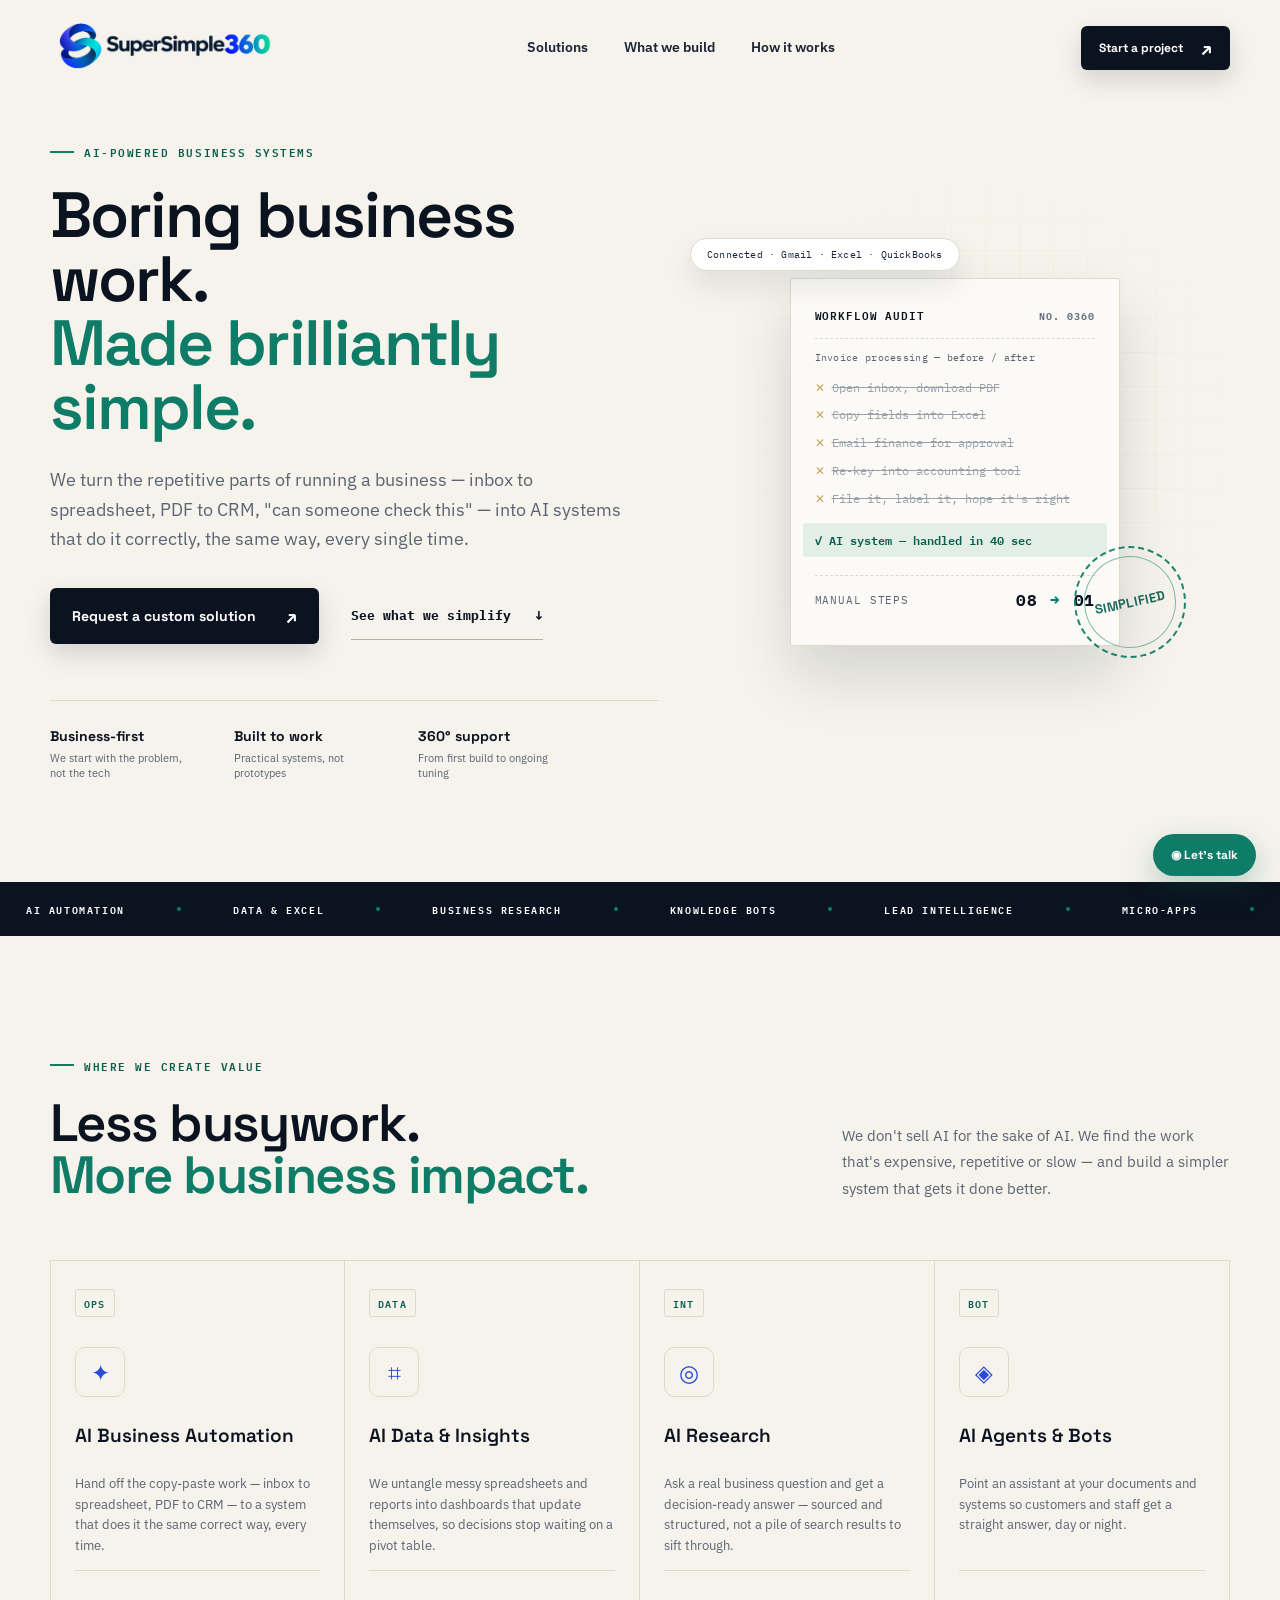
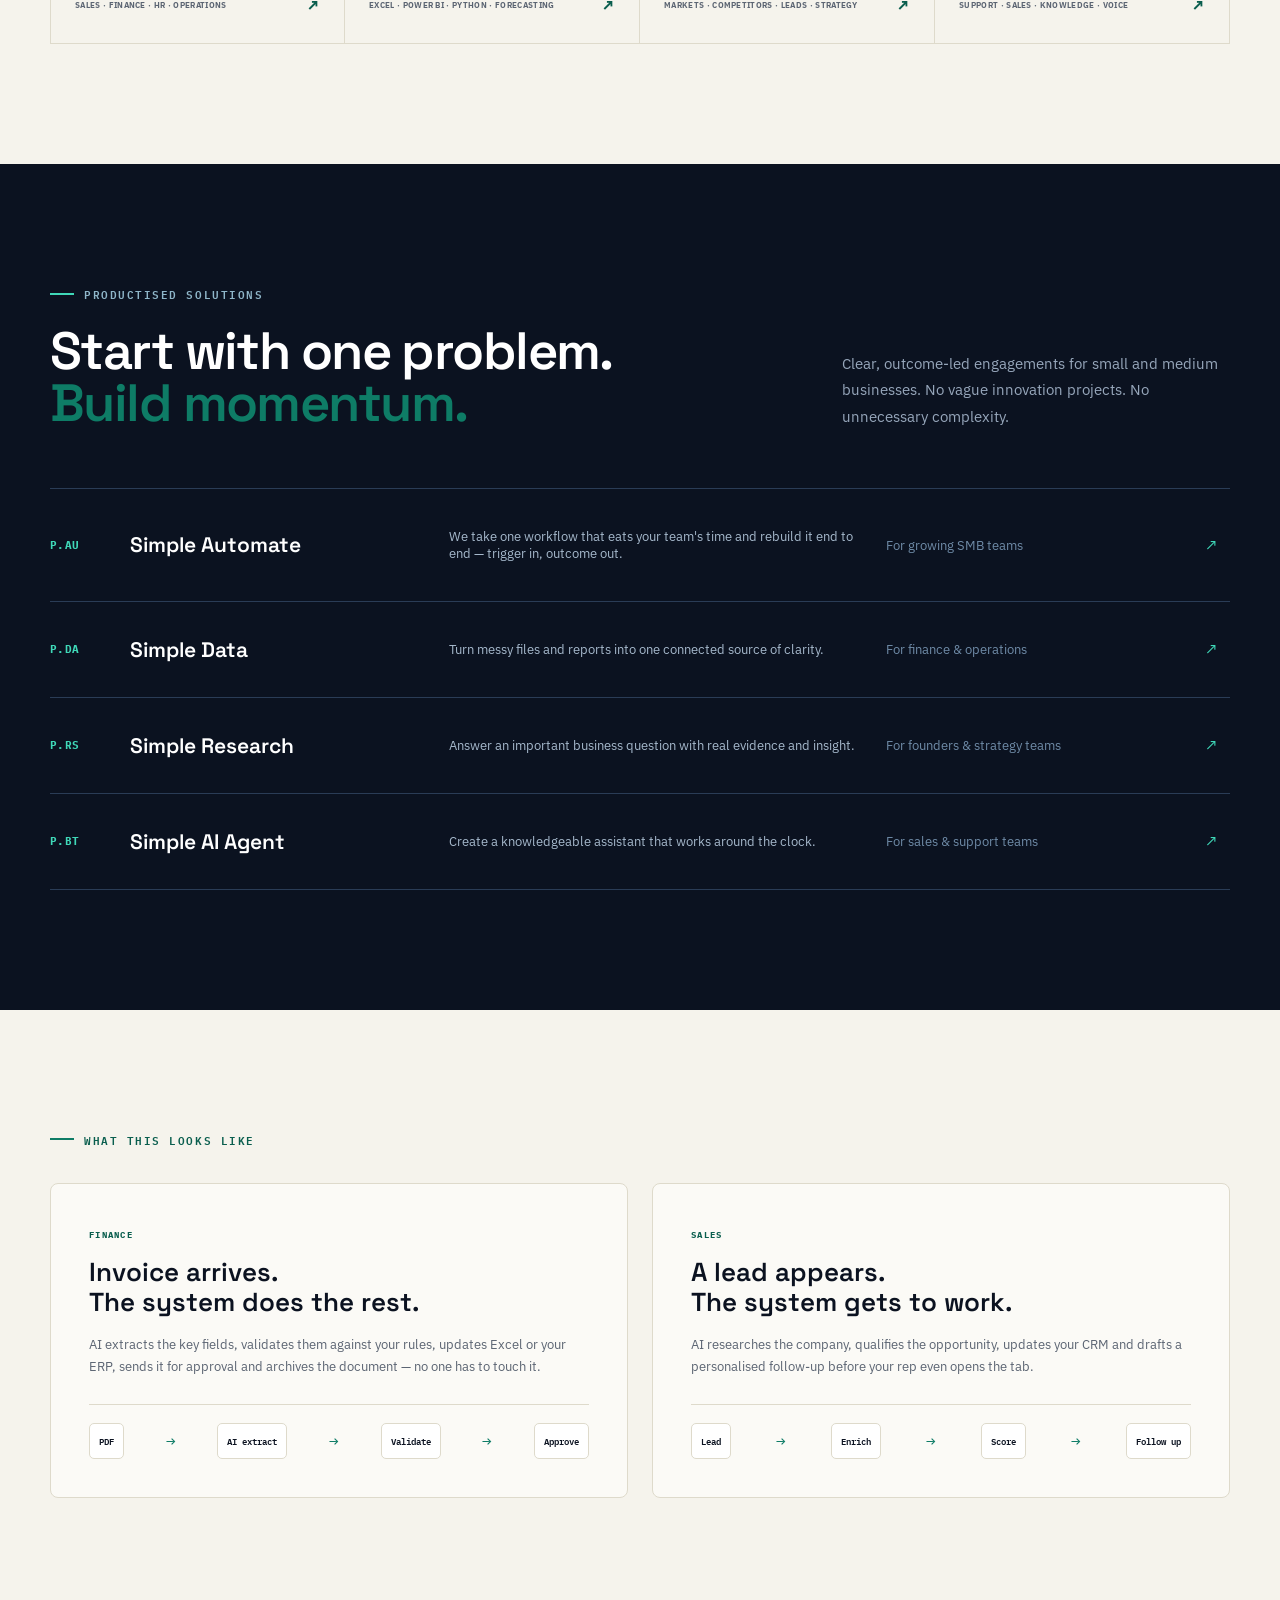
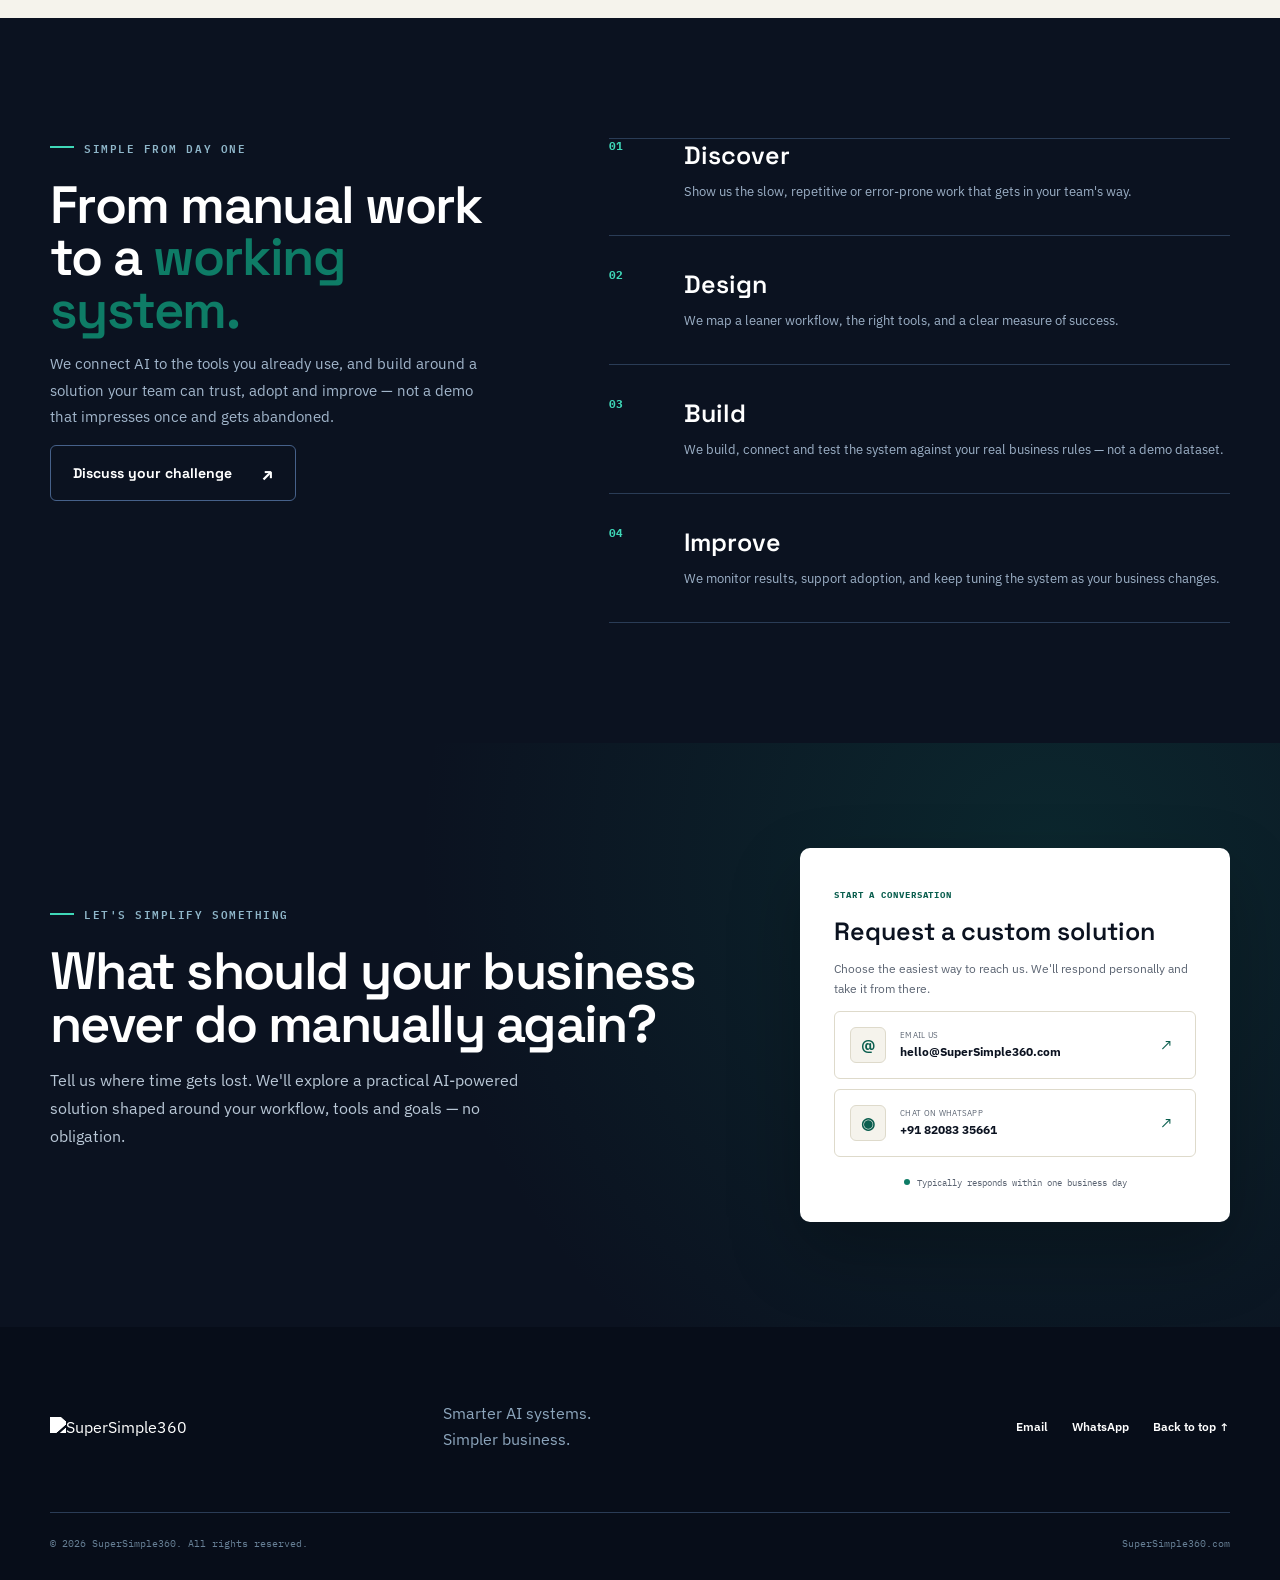
==== index.html @ f49f12a7 "Fix image source in navigation bar" ====
<!doctype html><html lang="en"><head>
<meta charset="UTF-8"><meta name="viewport" content="width=device-width,initial-scale=1">
<meta name="description" content="SuperSimple360 turns repetitive business work into AI-powered systems.">
<title>SuperSimple360 | AI-Powered Business Systems</title>
<link rel="preconnect" href="https://fonts.googleapis.com">
<link rel="preconnect" href="https://fonts.gstatic.com" crossorigin>
<link href="https://fonts.googleapis.com/css2?family=Space+Grotesk:wght@500;600;700&family=IBM+Plex+Sans:wght@400;500;600;700&family=IBM+Plex+Mono:wght@500;600&display=swap" rel="stylesheet">
<link rel="stylesheet" href="styles.css"><script src="script.js" defer></script>
</head><body><main>

<nav class="nav shell"><a class="brand" href="#top"><img src="supersimple360-logo.png" alt="SuperSimple360"></a><div class="navlinks"><a href="#services">Solutions</a><a href="#products">What we build</a><a href="#approach">How it works</a></div><a class="button button-small" href="#contact">Start a project <span>↗</span></a></nav>

<section class="hero shell" id="top">
<div class="hero-copy">
<div class="eyebrow"><i></i> AI-powered business systems</div>
<h1>Boring business work.<br><span>Made brilliantly simple.</span></h1>
<p>We turn the repetitive parts of running a business — inbox to spreadsheet, PDF to CRM, "can someone check this" — into AI systems that do it correctly, the same way, every single time.</p>
<div class="hero-actions"><a class="button" href="#contact">Request a custom solution <span>↗</span></a><a class="text-link" href="#services">See what we simplify <span>↓</span></a></div>
<div class="trust-row"><div><strong>Business-first</strong><span>We start with the problem, not the tech</span></div><div><strong>Built to work</strong><span>Practical systems, not prototypes</span></div><div><strong>360° support</strong><span>From first build to ongoing tuning</span></div></div>
</div>

<div class="hero-visual">
<div class="receipt" id="receipt">
  <div class="receipt-head">
    <span>WORKFLOW AUDIT</span>
    <em>NO. 0360</em>
  </div>
  <div class="receipt-sub">Invoice processing — before / after</div>
  <ul class="receipt-list">
    <li class="cut"><s>Open inbox, download PDF</s></li>
    <li class="cut"><s>Copy fields into Excel</s></li>
    <li class="cut"><s>Email finance for approval</s></li>
    <li class="cut"><s>Re-key into accounting tool</s></li>
    <li class="cut"><s>File it, label it, hope it's right</s></li>
    <li class="keep">AI system — handled in 40 sec</li>
  </ul>
  <div class="receipt-total"><span>MANUAL STEPS</span><b>08 <i>→</i> 01</b></div>
  <div class="receipt-teeth"></div>
</div>
<div class="stamp">Simplified</div>
<div class="chip">Connected&nbsp;· Gmail · Excel · QuickBooks</div>
</div>
</section>

<section class="ticker"><div>AI AUTOMATION <i></i> DATA &amp; EXCEL <i></i> BUSINESS RESEARCH <i></i> KNOWLEDGE BOTS <i></i> LEAD INTELLIGENCE <i></i> MICRO-APPS <i></i></div></section>

<section class="section shell" id="services">
<div class="section-head"><div><div class="eyebrow"><i></i> Where we create value</div><h2>Less busywork.<br><span>More business impact.</span></h2></div><p>We don't sell AI for the sake of AI. We find the work that's expensive, repetitive or slow — and build a simpler system that gets it done better.</p></div>
<div class="service-grid">
<article class="service-card"><div class="service-code">OPS</div><div class="service-icon">✦</div><h3>AI Business Automation</h3><p>Hand off the copy-paste work — inbox to spreadsheet, PDF to CRM — to a system that does it the same correct way, every time.</p><footer><span>Sales · Finance · HR · Operations</span><b>↗</b></footer></article>
<article class="service-card"><div class="service-code">DATA</div><div class="service-icon">⌗</div><h3>AI Data &amp; Insights</h3><p>We untangle messy spreadsheets and reports into dashboards that update themselves, so decisions stop waiting on a pivot table.</p><footer><span>Excel · Power BI · Python · Forecasting</span><b>↗</b></footer></article>
<article class="service-card"><div class="service-code">INT</div><div class="service-icon">◎</div><h3>AI Research</h3><p>Ask a real business question and get a decision-ready answer — sourced and structured, not a pile of search results to sift through.</p><footer><span>Markets · Competitors · Leads · Strategy</span><b>↗</b></footer></article>
<article class="service-card"><div class="service-code">BOT</div><div class="service-icon">◈</div><h3>AI Agents &amp; Bots</h3><p>Point an assistant at your documents and systems so customers and staff get a straight answer, day or night.</p><footer><span>Support · Sales · Knowledge · Voice</span><b>↗</b></footer></article>
</div></section>

<section class="products" id="products"><div class="shell">
<div class="section-head"><div><div class="eyebrow light"><i></i> Productised solutions</div><h2>Start with one problem.<br><span>Build momentum.</span></h2></div><p>Clear, outcome-led engagements for small and medium businesses. No vague innovation projects. No unnecessary complexity.</p></div>
<div class="product-list">
<article><b>P.AU</b><h3>Simple Automate</h3><p>We take one workflow that eats your team's time and rebuild it end to end — trigger in, outcome out.</p><small>For growing SMB teams</small><span>↗</span></article>
<article><b>P.DA</b><h3>Simple Data</h3><p>Turn messy files and reports into one connected source of clarity.</p><small>For finance &amp; operations</small><span>↗</span></article>
<article><b>P.RS</b><h3>Simple Research</h3><p>Answer an important business question with real evidence and insight.</p><small>For founders &amp; strategy teams</small><span>↗</span></article>
<article><b>P.BT</b><h3>Simple AI Agent</h3><p>Create a knowledgeable assistant that works around the clock.</p><small>For sales &amp; support teams</small><span>↗</span></article>
</div></div></section>

<section class="section shell proof">
<div class="eyebrow"><i></i> What this looks like</div>
<div class="proof-grid">
<div><span class="proof-label">FINANCE</span><h3>Invoice arrives.<br>The system does the rest.</h3><p>AI extracts the key fields, validates them against your rules, updates Excel or your ERP, sends it for approval and archives the document — no one has to touch it.</p><div class="proof-flow"><b>PDF</b><i>→</i><b>AI extract</b><i>→</i><b>Validate</b><i>→</i><b>Approve</b></div></div>
<div><span class="proof-label">SALES</span><h3>A lead appears.<br>The system gets to work.</h3><p>AI researches the company, qualifies the opportunity, updates your CRM and drafts a personalised follow-up before your rep even opens the tab.</p><div class="proof-flow"><b>Lead</b><i>→</i><b>Enrich</b><i>→</i><b>Score</b><i>→</i><b>Follow up</b></div></div>
</div></section>

<section class="dark-section" id="approach"><div class="shell split">
<div class="sticky-copy"><div class="eyebrow light"><i></i> Simple from day one</div><h2>From manual work<br>to a <span>working system.</span></h2><p>We connect AI to the tools you already use, and build around a solution your team can trust, adopt and improve — not a demo that impresses once and gets abandoned.</p><a class="button outline" href="#contact">Discuss your challenge <span>↗</span></a></div>
<div class="steps">
<article class="step"><b>01</b><div><h3>Discover</h3><p>Show us the slow, repetitive or error-prone work that gets in your team's way.</p></div></article>
<article class="step"><b>02</b><div><h3>Design</h3><p>We map a leaner workflow, the right tools, and a clear measure of success.</p></div></article>
<article class="step"><b>03</b><div><h3>Build</h3><p>We build, connect and test the system against your real business rules — not a demo dataset.</p></div></article>
<article class="step"><b>04</b><div><h3>Improve</h3><p>We monitor results, support adoption, and keep tuning the system as your business changes.</p></div></article>
</div></div></section>

<section class="contact-section" id="contact"><div class="shell contact-wrap">
<div class="contact-copy"><div class="eyebrow light"><i></i> Let's simplify something</div><h2>What should your business<br>never do manually again?</h2><p>Tell us where time gets lost. We'll explore a practical AI-powered solution shaped around your workflow, tools and goals — no obligation.</p></div>
<div class="contact-card"><span class="contact-label">START A CONVERSATION</span><h3>Request a custom solution</h3><p>Choose the easiest way to reach us. We'll respond personally and take it from there.</p>
<a class="contact-option" href="mailto:hello@SuperSimple360.com?subject=Custom%20solution%20request"><span class="contact-option-icon">@</span><div><small>EMAIL US</small><b>hello@SuperSimple360.com</b></div><em>↗</em></a>
<a class="contact-option" href="https://wa.me/918208335661?text=Hello%20SuperSimple360%2C%20I%27d%20like%20to%20discuss%20a%20custom%20AI%20solution%20for%20my%20business." target="_blank"><span class="contact-option-icon">◉</span><div><small>CHAT ON WHATSAPP</small><b>+91 82083 35661</b></div><em>↗</em></a>
<small class="response-note"><i></i> Typically responds within one business day</small>
</div></div></section>

<footer class="footer"><div class="shell footer-top"><img src="assets/supersimple360-logo.png" alt="SuperSimple360"><p>Smarter AI systems.<br>Simpler business.</p><div><a href="mailto:hello@SuperSimple360.com">Email</a><a href="https://wa.me/918208335661" target="_blank">WhatsApp</a><a href="#top">Back to top ↑</a></div></div><div class="shell footer-bottom"><span>© 2026 SuperSimple360. All rights reserved.</span><span>SuperSimple360.com</span></div></footer>
<a class="whatsapp-float" href="https://wa.me/918208335661" target="_blank">◉ <span>Let's talk</span></a>
</main></body></html>
---- styles.css ----
/* SuperSimple360 — design tokens
   Ink: near-black navy for text & dark sections
   Paper: warm light neutral for the page body
   Green: brand "stamp ink" accent, echoes the logo's teal
   Blue: secondary accent, echoes the logo's blue
   Gold: sparing highlight, ties to the audit/ledger motif
*/
:root{
  --ink:#0B1220;
  --ink-soft:#1B2536;
  --paper:#F5F3EC;
  --paper-2:#FBFAF6;
  --green:#0E7C66;
  --green-deep:#0A5E4E;
  --blue:#2A4BD7;
  --gold:#B98A2E;
  --muted:#5B6472;
  --line:#DEDACB;
  --line-dark:#2A3C56;
  --font-display:"Space Grotesk",Arial,Helvetica,sans-serif;
  --font-body:"IBM Plex Sans",Arial,Helvetica,sans-serif;
  --font-mono:"IBM Plex Mono","Courier New",monospace;
}
*{box-sizing:border-box}
html{scroll-behavior:smooth}
body{margin:0;background:var(--paper);color:var(--ink);font-family:var(--font-body);-webkit-font-smoothing:antialiased}
a{text-decoration:none;color:inherit}
h1,h2,h3{font-family:var(--font-display)}
.shell{width:min(1180px,calc(100% - 48px));margin:auto}

/* nav */
.nav{height:96px;display:flex;align-items:center;justify-content:space-between;position:relative;z-index:10}
.brand img{width:230px}
.navlinks{display:flex;gap:36px;font-size:14px;font-weight:600;color:var(--ink-soft)}
.navlinks a{position:relative;padding-bottom:3px}
.navlinks a:hover{color:var(--green)}
.navlinks a:after{content:"";position:absolute;left:0;right:100%;bottom:0;height:2px;background:var(--green);transition:right .25s}
.navlinks a:hover:after{right:0}

/* buttons */
.button{display:inline-flex;align-items:center;justify-content:space-between;gap:30px;min-height:56px;padding:0 22px;border-radius:6px;background:var(--ink);color:#fff;font-size:14px;font-weight:700;font-family:var(--font-display);box-shadow:0 10px 24px #0b122026;transition:.22s}
.button:hover{transform:translateY(-2px);background:var(--green-deep);box-shadow:0 14px 30px #0a5e4e3d}
.button span{font-size:18px}
.button-small{min-height:44px;padding:0 18px;gap:18px;font-size:12px}
.button.outline{background:transparent;border:1px solid #46618a;box-shadow:none;color:#fff}
.button.outline:hover{background:#ffffff10;border-color:#7794c0}

/* eyebrow */
.eyebrow{display:flex;align-items:center;gap:10px;color:var(--green-deep);text-transform:uppercase;font-size:11px;font-weight:600;letter-spacing:.14em;font-family:var(--font-mono)}
.eyebrow i{width:24px;height:2px;background:var(--green);display:block}
.eyebrow.light{color:#8FB6C9}
.eyebrow.light i{background:#3FD8B8}

/* headings */
.hero h1,.section h2,.products h2,.dark-section h2,.contact-section h2{font-size:clamp(44px,5vw,72px);line-height:1;letter-spacing:-.03em;margin:22px 0 26px;font-weight:600}
.hero h1 span,.section h2 span,.products h2 span,.dark-section h2 span{color:var(--green)}

/* hero */
.hero{min-height:660px;display:grid;grid-template-columns:1.05fr .95fr;align-items:center;padding:46px 0 100px;gap:20px}
.hero-copy>p{max-width:580px;color:var(--muted);font-size:18px;line-height:1.65;margin:0}
.hero-actions{display:flex;align-items:center;gap:32px;margin-top:34px;flex-wrap:wrap}
.text-link{font-weight:700;font-size:13px;border-bottom:1px solid #b7ad94;padding:15px 0;font-family:var(--font-mono)}
.text-link:hover{border-color:var(--ink)}
.text-link span{margin-left:16px}
.trust-row{display:flex;gap:34px;margin-top:56px;padding-top:26px;border-top:1px solid var(--line);flex-wrap:wrap}
.trust-row div{display:flex;flex-direction:column;gap:6px;max-width:150px}
.trust-row strong{font-size:14px;font-family:var(--font-display)}
.trust-row span{font-size:11px;color:var(--muted);line-height:1.4}

/* hero visual — the "workflow audit receipt" */
.hero-visual{height:560px;position:relative;display:flex;align-items:center;justify-content:center}
.hero-visual:before{content:"";position:absolute;inset:0;background-image:linear-gradient(var(--line) 1px,transparent 1px),linear-gradient(90deg,var(--line) 1px,transparent 1px);background-size:34px 34px;-webkit-mask-image:radial-gradient(circle at 55% 45%,#000 0%,transparent 62%);mask-image:radial-gradient(circle at 55% 45%,#000 0%,transparent 62%);opacity:.55}

:root{--card-bg:var(--paper-2)}
.receipt{--card-bg:var(--paper-2);position:relative;z-index:2;width:330px;background:var(--card-bg);border:1px solid var(--line);border-radius:2px 2px 0 0;box-shadow:0 30px 60px #0b122022;padding:26px 24px 0;font-family:var(--font-mono)}
.receipt-head{display:flex;justify-content:space-between;align-items:baseline;font-size:11px;font-weight:600;letter-spacing:.08em;color:var(--ink);border-bottom:1px dashed var(--line);padding-bottom:14px}
.receipt-head em{font-style:normal;color:var(--muted);font-size:10px}
.receipt-sub{font-size:10px;color:var(--muted);margin:12px 0 16px;letter-spacing:.03em}
.receipt-list{list-style:none;margin:0;padding:0;display:flex;flex-direction:column;gap:11px}
.receipt-list li{font-size:12px;line-height:1.4}
.receipt-list li.cut{color:#9aa1ab}
.receipt-list li.cut:before{content:"✕  ";color:#c7a35a}
.receipt-list li.keep{color:var(--green-deep);font-weight:600;background:#0e7c661a;margin:4px -12px 0;padding:9px 12px;border-radius:4px}
.receipt-list li.keep:before{content:"✓  "}
.receipt-total{display:flex;justify-content:space-between;align-items:center;margin-top:18px;padding-top:14px;padding-bottom:20px;border-top:1px dashed var(--line);font-size:11px}
.receipt-total span{color:var(--muted);letter-spacing:.08em}
.receipt-total b{font-size:16px;letter-spacing:.02em}
.receipt-total i{font-style:normal;color:var(--green);padding:0 3px}
.receipt-teeth{height:15px;background-image:linear-gradient(135deg,var(--card-bg) 50%,transparent 50.5%),linear-gradient(-135deg,var(--card-bg) 50%,transparent 50.5%);background-size:18px 18px;background-position:bottom left;background-repeat:repeat-x}

.stamp{position:absolute;z-index:3;right:8%;bottom:15%;width:112px;height:112px;border-radius:50%;border:2px dashed var(--green);display:flex;align-items:center;justify-content:center;text-align:center;font-family:var(--font-display);font-weight:700;font-size:13px;letter-spacing:.05em;text-transform:uppercase;color:var(--green-deep);transform:rotate(-12deg) scale(.85);opacity:0;transition:transform .55s cubic-bezier(.2,1.4,.4,1),opacity .4s ease}
.stamp:before{content:"";position:absolute;inset:8px;border:1px solid var(--green);border-radius:50%;opacity:.55}
.stamp.in-view{opacity:.92;transform:rotate(-12deg) scale(1)}

.chip{position:absolute;z-index:3;left:2%;top:10%;background:#fff;border:1px solid var(--line);box-shadow:0 14px 30px #0b122018;border-radius:20px;padding:9px 16px;font-family:var(--font-mono);font-size:10px;letter-spacing:.02em;color:var(--ink-soft)}

/* ticker */
.ticker{overflow:hidden;background:var(--ink);color:#fff;padding:18px 0;white-space:nowrap;font-size:10px;font-weight:600;letter-spacing:.16em;font-family:var(--font-mono)}
.ticker div{display:flex;justify-content:space-around;align-items:center;min-width:1050px}
.ticker i{width:4px;height:4px;border-radius:50%;background:var(--green)}

/* generic sections */
.section,.products{padding:120px 0}
.section-head{display:grid;grid-template-columns:1.3fr .7fr;align-items:end;gap:70px;margin-bottom:58px}
.section h2,.products h2,.dark-section h2,.contact-section h2{font-size:clamp(38px,4.1vw,58px);margin-bottom:0}
.section-head>p{color:var(--muted);line-height:1.75;font-size:15px;margin:0}

/* services */
.service-grid{display:grid;grid-template-columns:repeat(4,1fr);border-top:1px solid var(--line);border-bottom:1px solid var(--line)}
.service-card{padding:28px 24px;border-right:1px solid var(--line);min-height:355px;display:flex;flex-direction:column;transition:.22s}
.service-card:first-child{border-left:1px solid var(--line)}
.service-card:hover{background:var(--paper-2);transform:translateY(-4px)}
.service-code{display:inline-block;font-family:var(--font-mono);font-size:10px;font-weight:600;letter-spacing:.12em;color:var(--green-deep);border:1px solid var(--line);padding:4px 8px;border-radius:3px;width:fit-content}
.service-icon{width:50px;height:50px;border-radius:10px;background:var(--paper);border:1px solid var(--line);display:flex;align-items:center;justify-content:center;margin:30px 0 26px;font-size:23px;color:var(--blue)}
.service-card h3{font-size:19px;margin:0 0 13px;font-weight:600}
.service-card p{color:var(--muted);line-height:1.6;font-size:13px}
.service-card footer{display:flex;justify-content:space-between;align-items:center;margin-top:auto;padding-top:24px;border-top:1px solid var(--line);font-size:8px;font-weight:700;text-transform:uppercase;letter-spacing:.04em;color:var(--muted)}
.service-card footer b{color:var(--green-deep);font-size:16px}

/* products (dark) */
.products{background:var(--ink);color:#fff}
.products .section-head>p{color:#96A6BA}
.product-list{border-top:1px solid var(--line-dark)}
.product-list article{display:grid;grid-template-columns:60px 1fr 1.4fr 1fr 25px;align-items:center;gap:20px;padding:26px 0;border-bottom:1px solid var(--line-dark);transition:background .2s}
.product-list article:hover{background:#ffffff08}
.product-list article>b{font-family:var(--font-mono);font-size:11px;color:#3FD8B8;letter-spacing:.04em}
.product-list h3{font-size:21px;margin:0;font-weight:600}
.product-list p{color:#A6B9CC;font-size:13px}
.product-list small{color:#6f8ba7}
.product-list span{color:#3FD8B8}

/* proof */
.proof-grid{display:grid;grid-template-columns:1fr 1fr;gap:24px;margin-top:34px}
.proof-grid>div{border:1px solid var(--line);background:var(--paper-2);padding:38px;border-radius:8px}
.proof-label{font-family:var(--font-mono);font-size:9px;color:var(--green-deep);font-weight:700;letter-spacing:.14em}
.proof h3{font-size:26px;line-height:1.15;margin:16px 0;font-weight:600}
.proof p{font-size:13px;line-height:1.7;color:var(--muted)}
.proof-flow{display:flex;align-items:center;justify-content:space-between;margin-top:26px;padding-top:18px;border-top:1px solid var(--line);font-family:var(--font-mono)}
.proof-flow b{font-size:9px;background:#fff;padding:9px;border:1px solid var(--line);border-radius:5px;font-weight:600}
.proof-flow i{font-style:normal;color:var(--green)}

/* dark / approach */
.dark-section{background:var(--ink);color:#fff;padding:120px 0}
.split{display:grid;grid-template-columns:.85fr 1.15fr;gap:100px}
.sticky-copy>p{color:#A2B6CB;line-height:1.75;max-width:440px;font-size:15px}
.steps{border-top:1px solid var(--line-dark)}
.step{display:grid;grid-template-columns:60px 1fr;gap:15px;padding:32px 0;border-bottom:1px solid var(--line-dark)}
.step:first-child{padding-top:0}
.step>b{color:#3FD8B8;font-size:11px;font-family:var(--font-mono)}
.step h3{font-size:25px;margin:0 0 10px;font-weight:600}
.step p{color:#9DB1C7;line-height:1.7;font-size:13px;margin:0}

/* contact */
.contact-section{background:var(--ink);color:#fff;padding:105px 0;position:relative;overflow:hidden}
.contact-section:before{content:"";position:absolute;inset:0;background:radial-gradient(circle at 82% 20%,#0e7c6633,transparent 55%)}
.contact-wrap{display:grid;grid-template-columns:1fr 430px;gap:90px;align-items:center;position:relative}
.contact-copy p{max-width:500px;color:#B9C7D6;line-height:1.75}
.contact-card{background:#fff;color:var(--ink);border-radius:10px;padding:34px;box-shadow:0 30px 70px #00000040}
.contact-label{color:var(--green-deep);font-size:9px;font-weight:700;font-family:var(--font-mono);letter-spacing:.1em}
.contact-card h3{font-size:25px;margin:13px 0 10px;font-weight:600}
.contact-card>p{font-size:12px;line-height:1.65;color:var(--muted)}
.contact-option{border:1px solid var(--line);border-radius:6px;padding:15px;display:grid;grid-template-columns:38px 1fr 20px;gap:12px;align-items:center;margin-top:10px;transition:.2s}
.contact-option:hover{border-color:var(--green);background:#0e7c660d}
.contact-option-icon{width:36px;height:36px;border-radius:6px;background:var(--paper);border:1px solid var(--line);color:var(--green-deep);display:flex;align-items:center;justify-content:center;font-weight:700}
.contact-option div{display:flex;flex-direction:column;gap:4px}
.contact-option small{font-size:8px;color:var(--muted);letter-spacing:.04em}
.contact-option b{font-size:12px}
.contact-option em{font-style:normal;color:var(--green-deep)}
.response-note{display:flex;align-items:center;justify-content:center;gap:7px;color:var(--muted);margin-top:20px;font-size:9px;font-family:var(--font-mono)}
.response-note i{width:6px;height:6px;border-radius:50%;background:var(--green)}

/* footer */
.footer{background:#070D19;color:#fff;padding:58px 0 30px}
.footer-top{display:grid;grid-template-columns:1fr 1fr 1fr;align-items:center;padding-bottom:44px}
.footer-top img{width:220px;filter:brightness(0) invert(1)}
.footer-top p{color:#8DA6BD;line-height:1.6}
.footer-top>div{display:flex;gap:24px;justify-content:flex-end;font-size:12px;font-weight:600}
.footer-top>div a:hover{color:#3FD8B8}
.footer-bottom{display:flex;justify-content:space-between;border-top:1px solid var(--line-dark);padding-top:24px;color:#678096;font-size:10px;font-family:var(--font-mono)}
.whatsapp-float{position:fixed;right:24px;bottom:24px;background:var(--green);color:#fff;border-radius:50px;padding:13px 18px;font-size:12px;font-weight:700;box-shadow:0 12px 30px #0a5e4e40;z-index:20;transition:.2s;font-family:var(--font-display)}
.whatsapp-float:hover{background:var(--green-deep);transform:translateY(-2px)}

/* focus visibility */
a:focus-visible,button:focus-visible{outline:2px solid var(--green);outline-offset:3px}

@media(max-width:980px){
  .navlinks{display:none}
  .brand img{width:200px}
  .hero{grid-template-columns:1fr;padding-bottom:70px}
  .hero-copy{text-align:center}
  .eyebrow,.hero-actions{justify-content:center}
  .hero-copy>p{margin:auto}
  .trust-row{justify-content:center}
  .hero-visual{height:auto;margin-top:40px;padding:40px 0}
  .chip{position:static;margin-bottom:18px}
  .receipt{margin:0 auto}
  .stamp{right:6%}
  .section-head,.contact-wrap{grid-template-columns:1fr;gap:44px}
  .service-grid{grid-template-columns:1fr 1fr}
  .service-card:nth-child(3){border-left:1px solid var(--line)}
  .split{grid-template-columns:1fr;gap:56px}
  .product-list article{grid-template-columns:50px 1fr 25px}
  .product-list p,.product-list small{display:none}
  .footer-top{grid-template-columns:1fr;gap:24px;text-align:center}
  .footer-top>div{justify-content:center}
}
@media(max-width:600px){
  .shell{width:min(100% - 30px,1180px)}
  .nav{height:74px}
  .brand img{width:170px}
  .button-small{font-size:0;width:42px;padding:0;gap:0}
  .hero{padding:60px 0 60px}
  .hero-copy>p{font-size:16px}
  .hero-actions{flex-direction:column;align-items:flex-start;gap:16px}
  .trust-row{gap:14px}
  .trust-row div{flex:1;min-width:0}
  .receipt{width:100%;max-width:330px}
  .section,.products,.dark-section{padding:80px 0}
  .service-grid,.proof-grid{grid-template-columns:1fr}
  .service-card,.service-card:nth-child(3){border-left:1px solid var(--line);min-height:auto}
  .proof-grid>div{padding:26px 20px}
  .proof-flow{flex-wrap:wrap;gap:8px;justify-content:flex-start}
  .step{grid-template-columns:40px 1fr}
  .contact-section{padding:75px 0}
  .contact-card{padding:24px 20px}
  .footer-top img{width:190px}
  .footer-top>div{flex-wrap:wrap}
  .whatsapp-float span{display:none}
}
@media(prefers-reduced-motion:reduce){
  html{scroll-behavior:auto}
  *{transition:none!important}
  .stamp{opacity:.92;transform:rotate(-12deg) scale(1)!important}
}
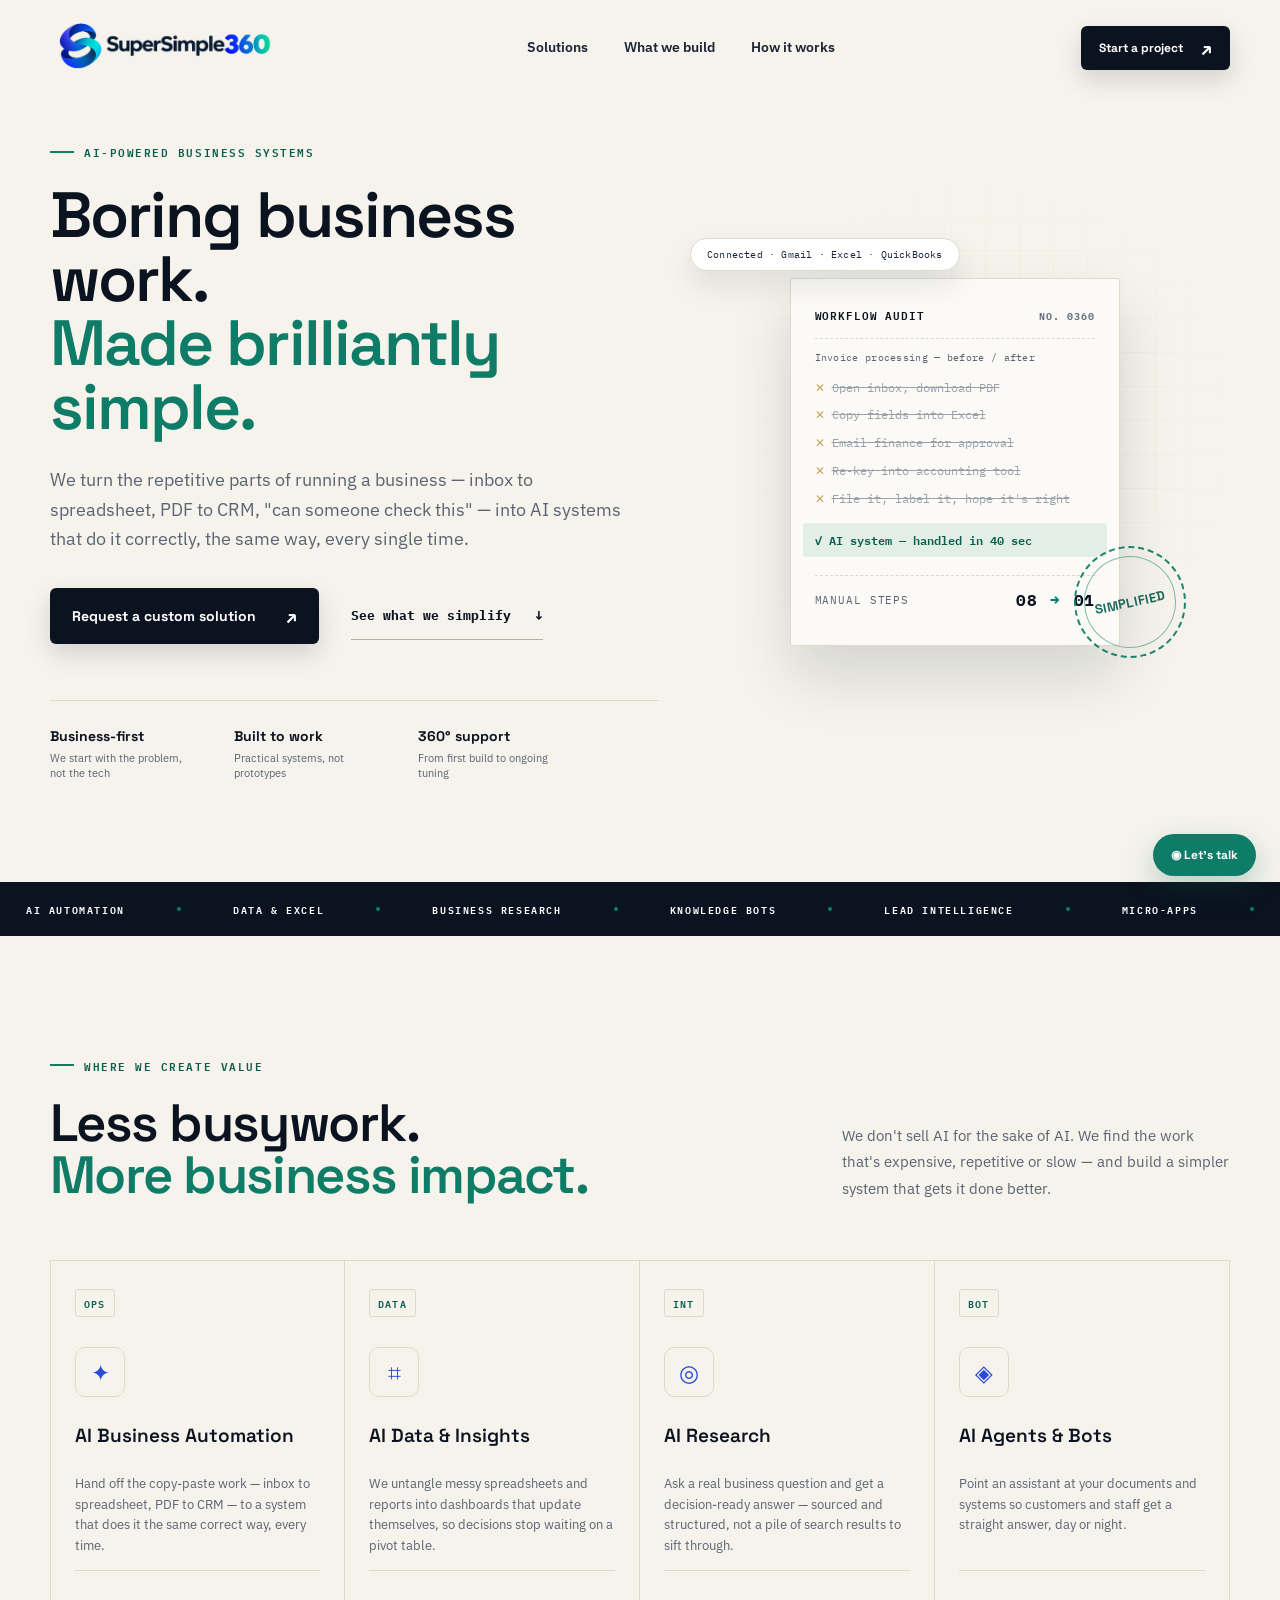
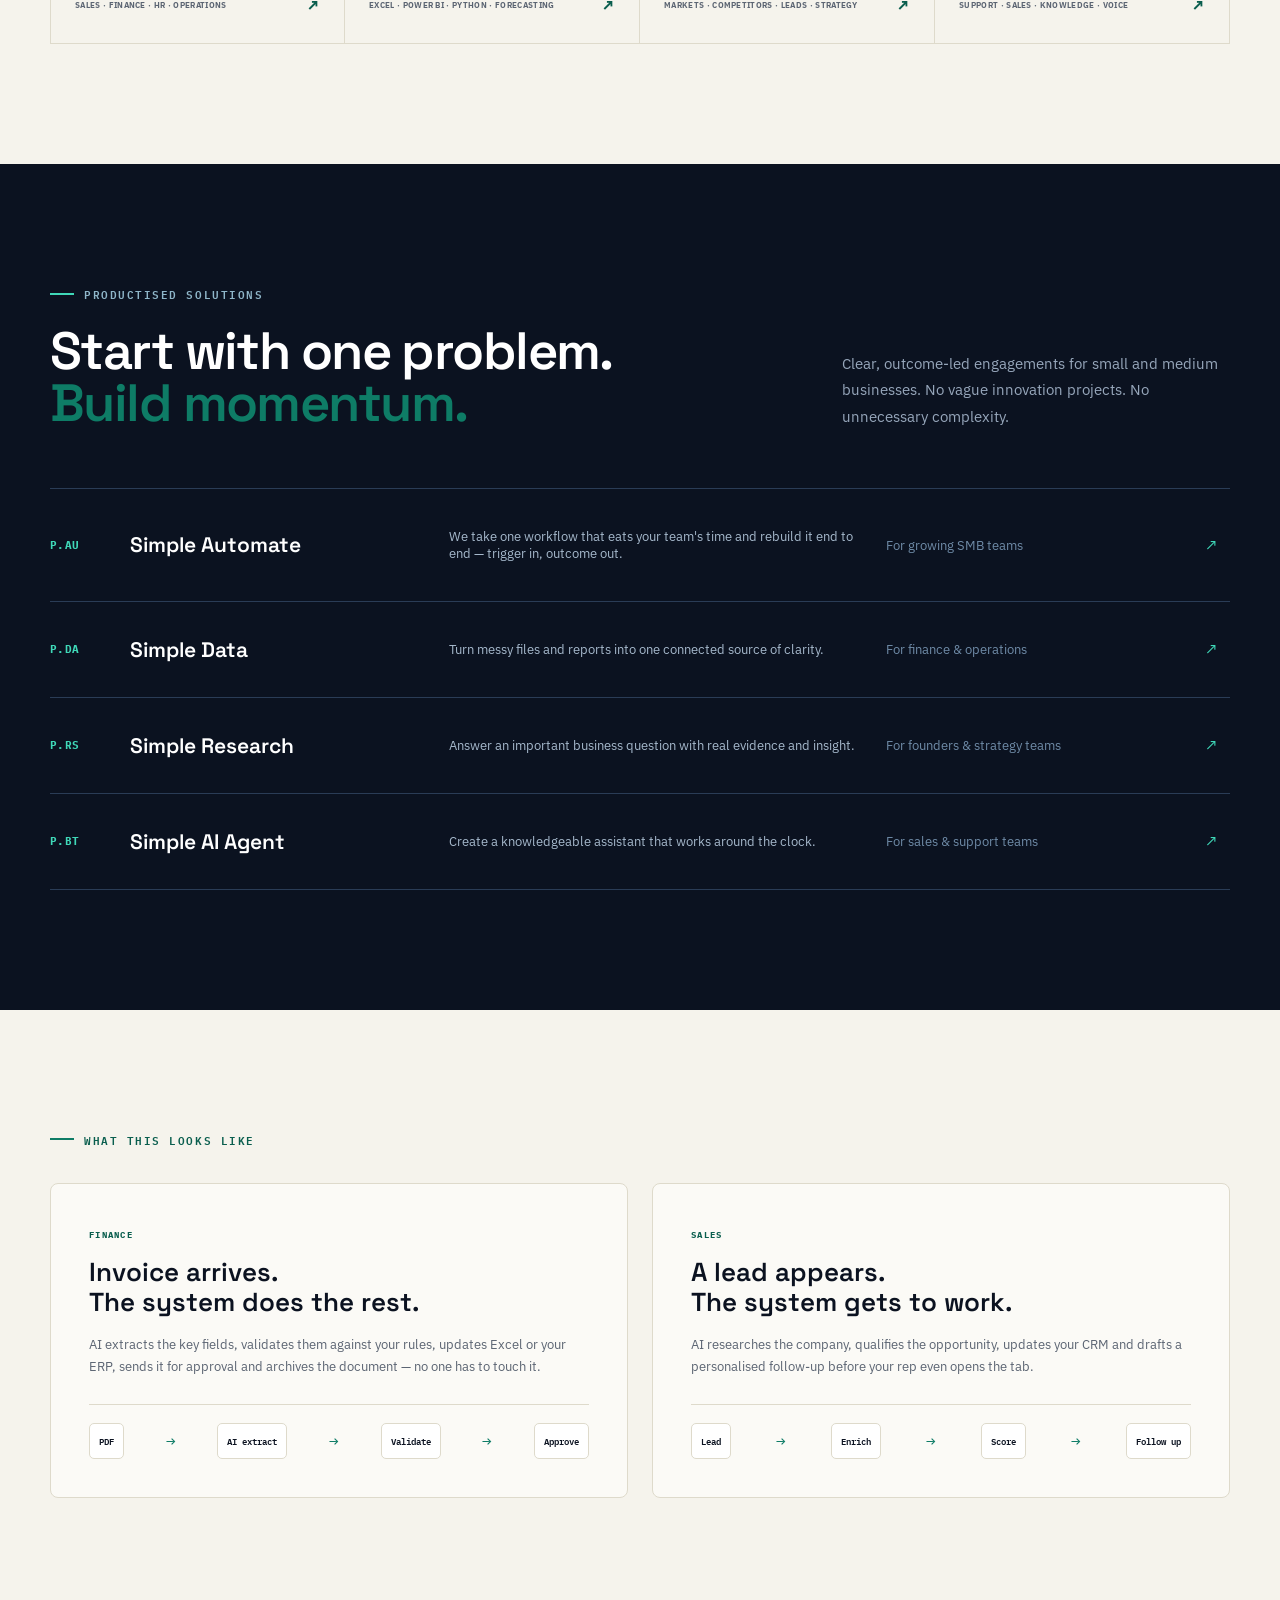
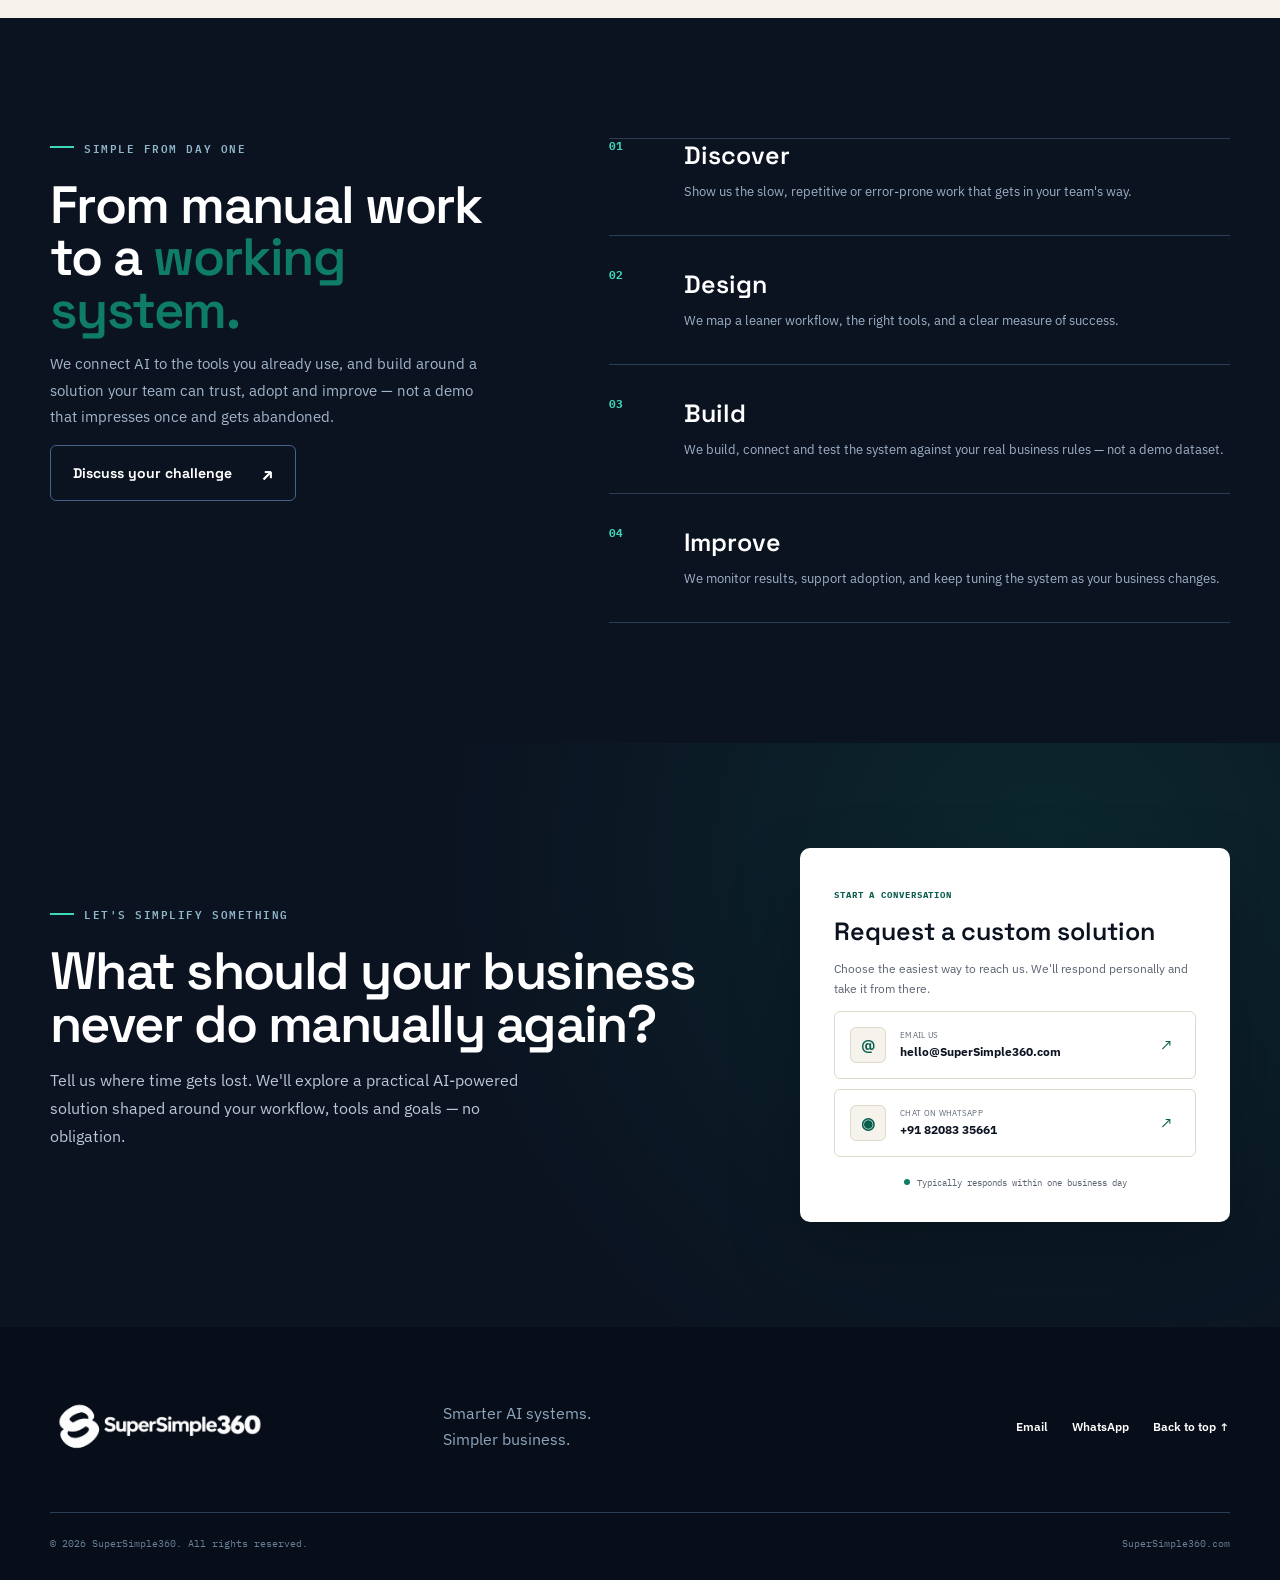
==== commit 12c93c14: "Fix footer logo path and improve footer structure Updated footer logo source and ensured consistent " ====
--- a/index.html
+++ b/index.html
@@ -86,6 +86,6 @@
 <small class="response-note"><i></i> Typically responds within one business day</small>
 </div></div></section>
 
-<footer class="footer"><div class="shell footer-top"><img src="assets/supersimple360-logo.png" alt="SuperSimple360"><p>Smarter AI systems.<br>Simpler business.</p><div><a href="mailto:hello@SuperSimple360.com">Email</a><a href="https://wa.me/918208335661" target="_blank">WhatsApp</a><a href="#top">Back to top ↑</a></div></div><div class="shell footer-bottom"><span>© 2026 SuperSimple360. All rights reserved.</span><span>SuperSimple360.com</span></div></footer>
+<footer class="footer"><div class="shell footer-top"><img src="supersimple360-logo.png" alt="SuperSimple360"><p>Smarter AI systems.<br>Simpler business.</p><div><a href="mailto:hello@SuperSimple360.com">Email</a><a href="https://wa.me/918208335661" target="_blank">WhatsApp</a><a href="#top">Back to top ↑</a></div></div><div class="shell footer-bottom"><span>© 2026 SuperSimple360. All rights reserved.</span><span>SuperSimple360.com</span></div></footer>
 <a class="whatsapp-float" href="https://wa.me/918208335661" target="_blank">◉ <span>Let's talk</span></a>
 </main></body></html>
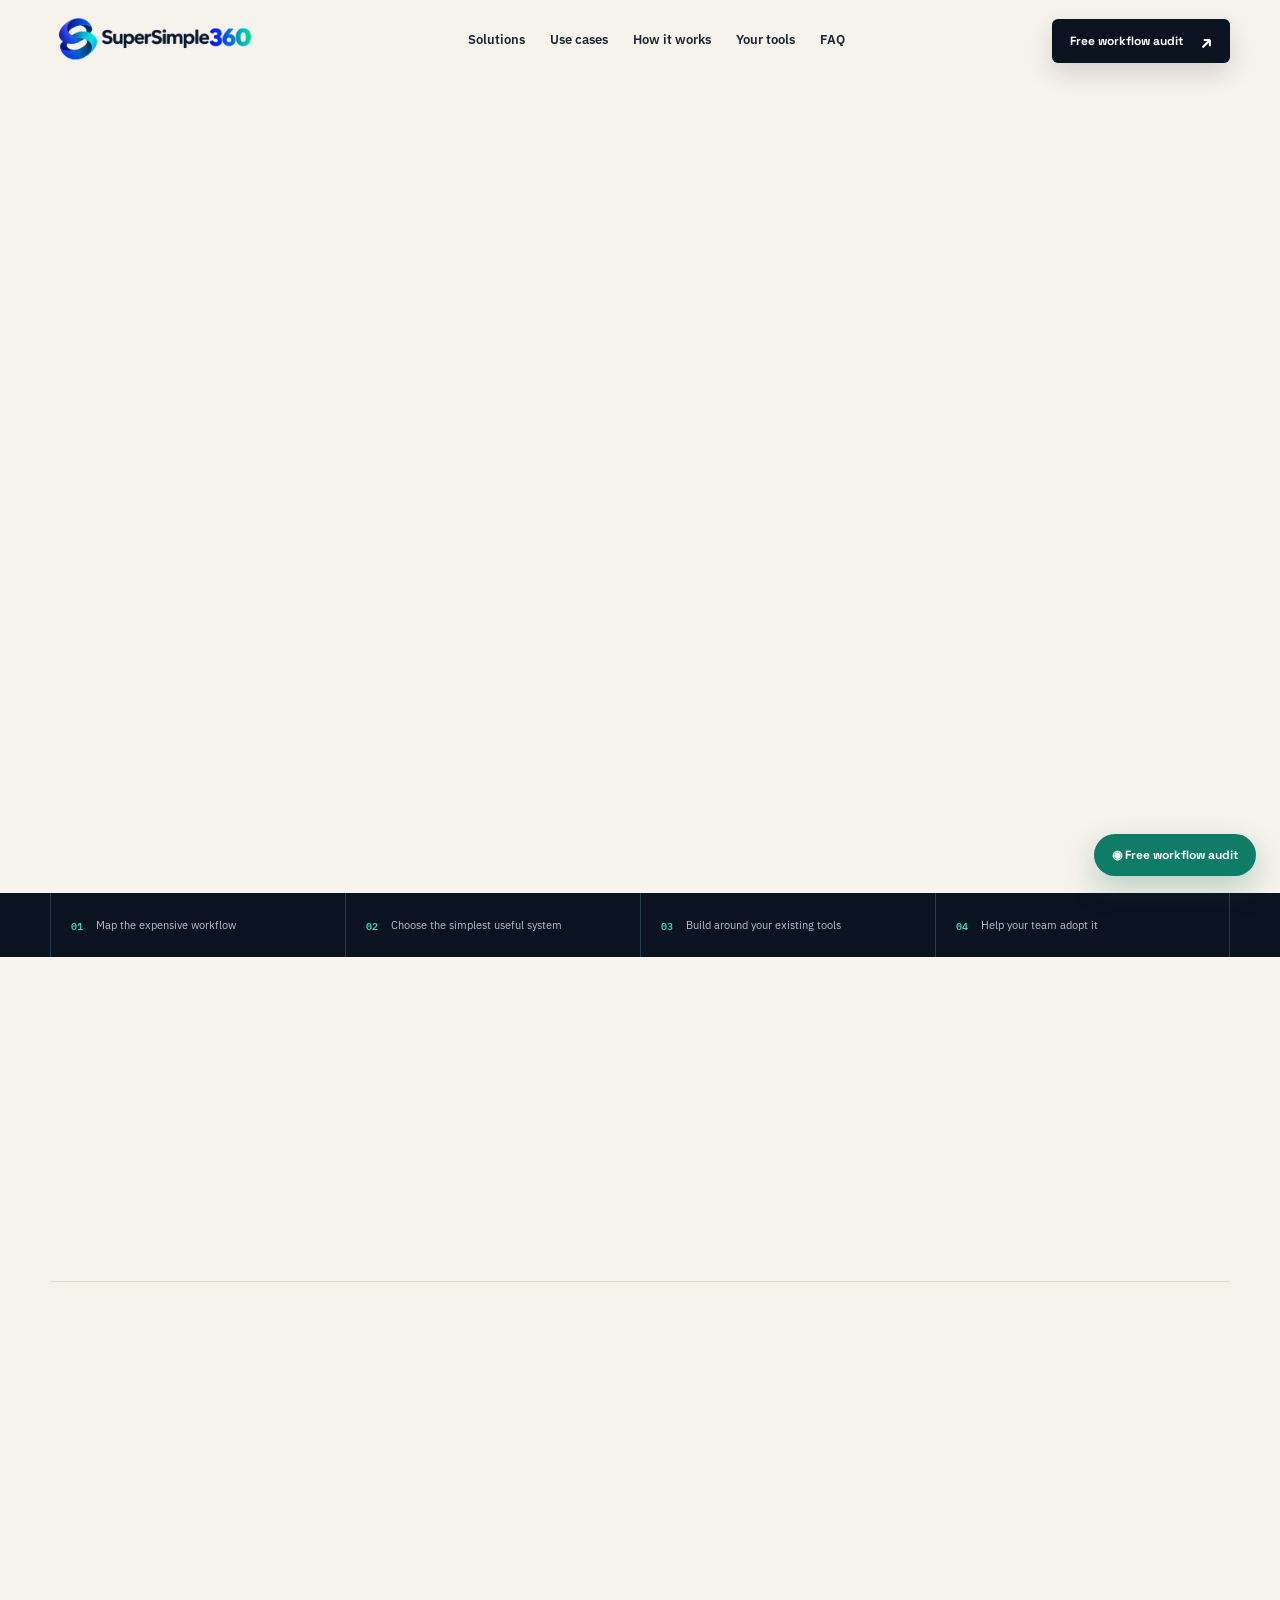
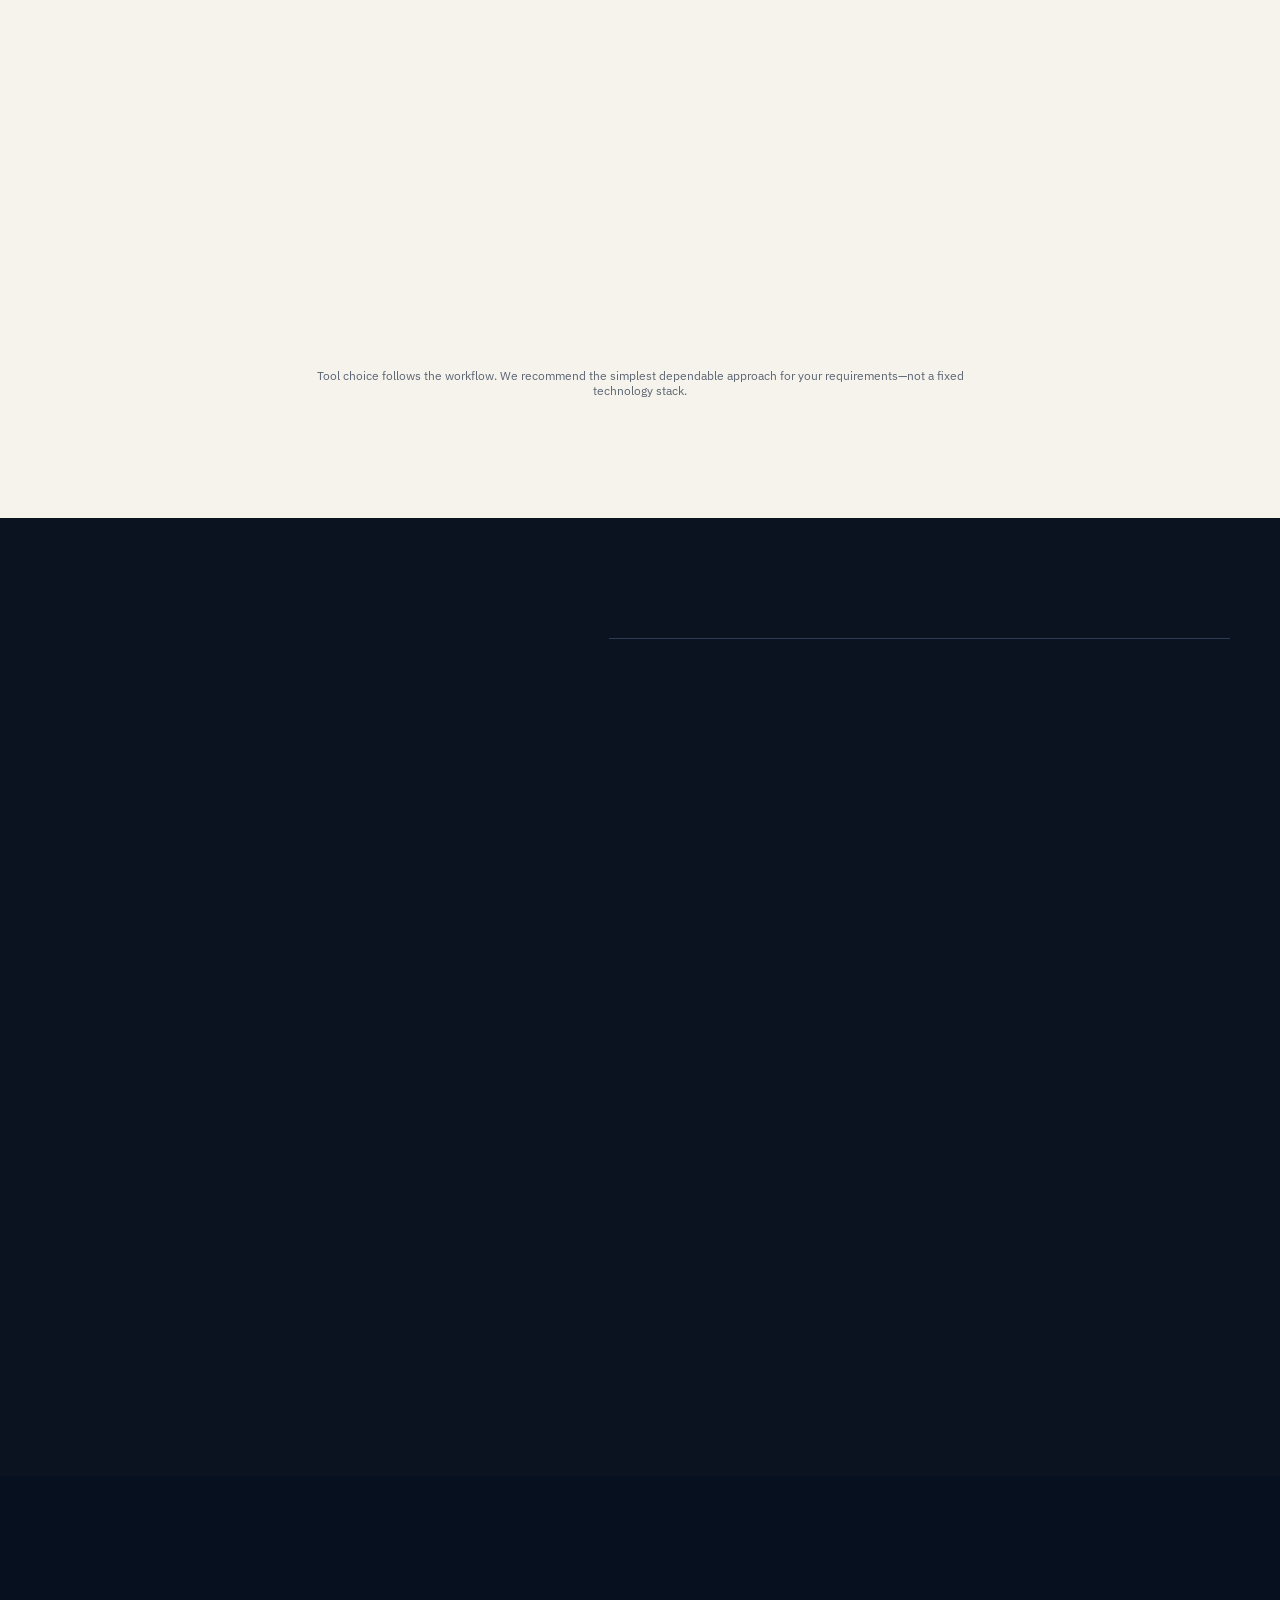
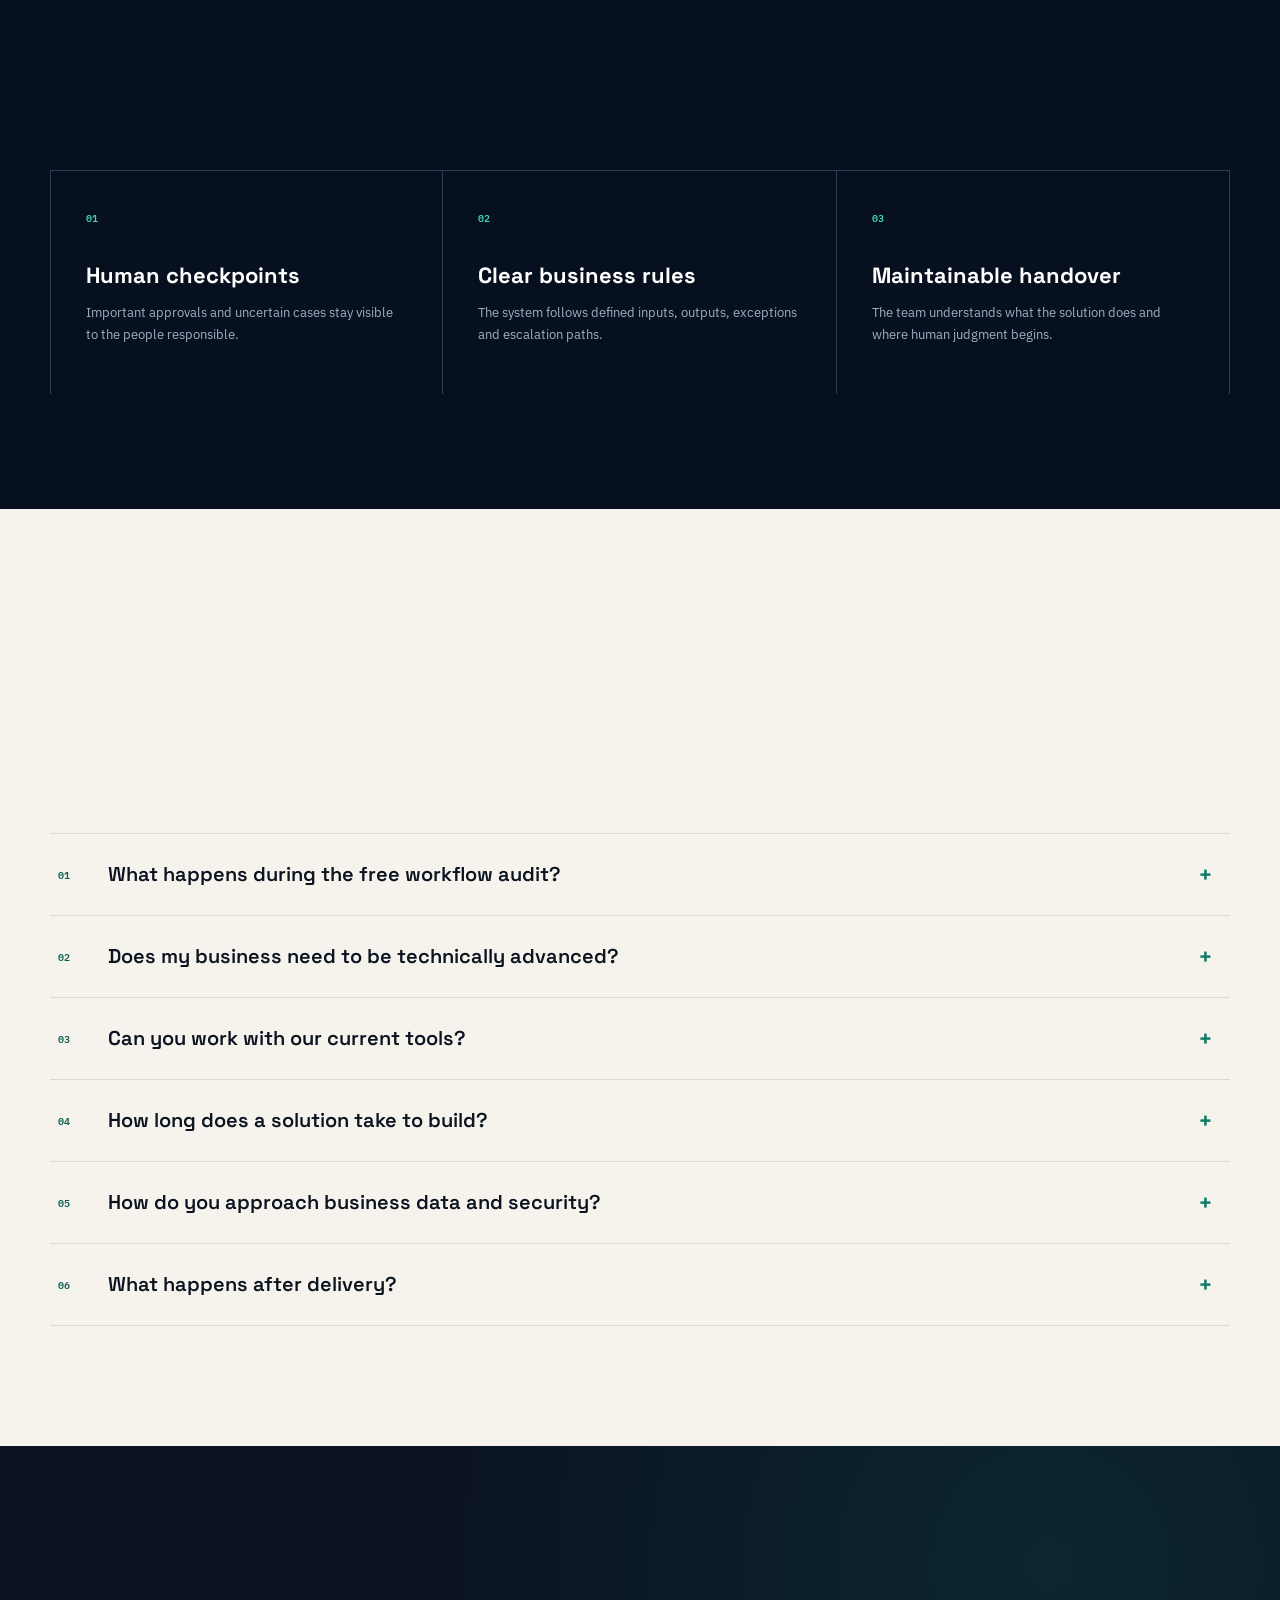
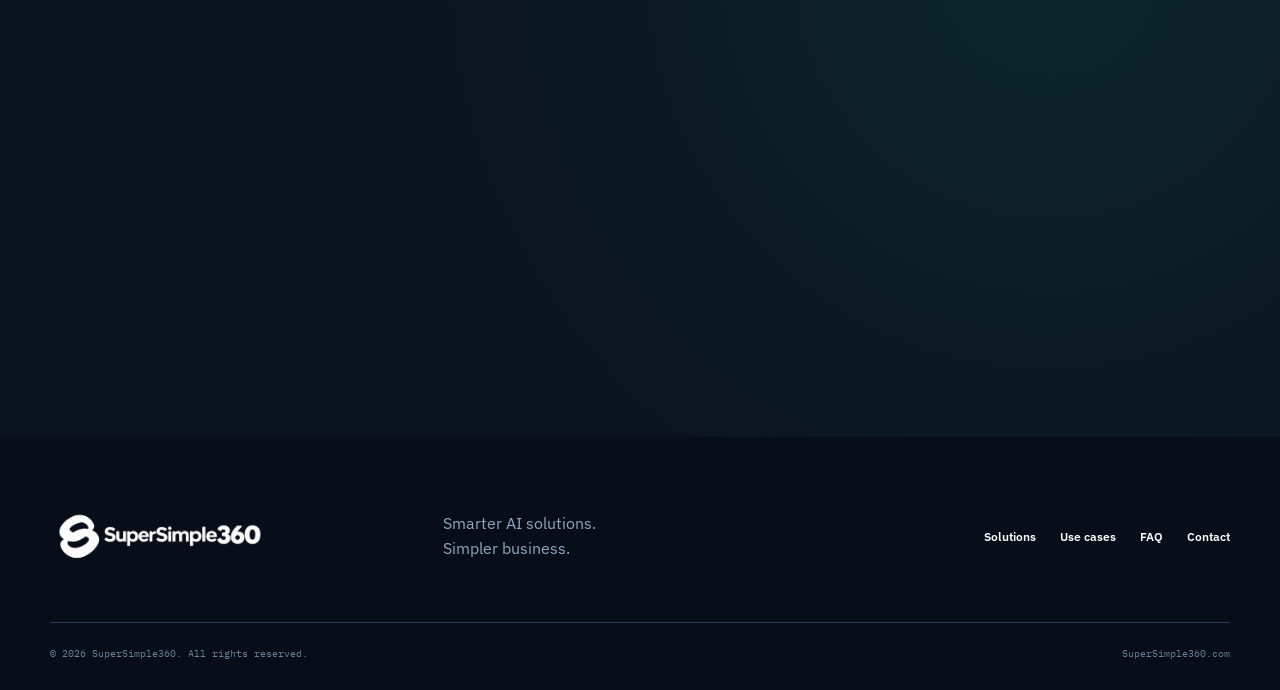
==== commit 4ec997c1: "Add files via upload" ====
--- a/index.html
+++ b/index.html
@@ -1,91 +1,79 @@
-<!doctype html><html lang="en"><head>
+<!doctype html>
+<html lang="en"><head>
 <meta charset="UTF-8"><meta name="viewport" content="width=device-width,initial-scale=1">
-<meta name="description" content="SuperSimple360 turns repetitive business work into AI-powered systems.">
-<title>SuperSimple360 | AI-Powered Business Systems</title>
-<link rel="preconnect" href="https://fonts.googleapis.com">
-<link rel="preconnect" href="https://fonts.gstatic.com" crossorigin>
+<meta name="description" content="SuperSimple360 helps growing businesses replace repetitive work with practical AI automation, data systems, research and knowledge bots.">
+<meta name="theme-color" content="#0B1220"><title>SuperSimple360 | Practical AI Systems for Business</title>
+<link rel="preconnect" href="https://fonts.googleapis.com"><link rel="preconnect" href="https://fonts.gstatic.com" crossorigin>
 <link href="https://fonts.googleapis.com/css2?family=Space+Grotesk:wght@500;600;700&family=IBM+Plex+Sans:wght@400;500;600;700&family=IBM+Plex+Mono:wght@500;600&display=swap" rel="stylesheet">
 <link rel="stylesheet" href="styles.css"><script src="script.js" defer></script>
-</head><body><main>
+</head><body>
+<a class="skip-link" href="#main">Skip to content</a>
+<header class="site-header"><nav class="nav shell" aria-label="Main navigation">
+<a class="brand" href="#top" aria-label="SuperSimple360 home"><img src="supersimple360-logo.png" alt="SuperSimple360"></a>
+<button class="menu-toggle" type="button" aria-expanded="false" aria-controls="navlinks"><span></span><span></span><span></span><b>Menu</b></button>
+<div class="navlinks" id="navlinks"><a href="#services">Solutions</a><a href="#use-cases">Use cases</a><a href="#approach">How it works</a><a href="#integrations">Your tools</a><a href="#faq">FAQ</a></div>
+<a class="button button-small nav-cta" href="#contact">Free workflow audit <span>↗</span></a>
+</nav></header>
+<main id="main">
+<section class="hero shell" id="top">
+<div class="hero-copy reveal"><div class="eyebrow"><i></i> Practical AI systems for growing businesses</div>
+<h1>Boring business work.<br><span>Made brilliantly simple.</span></h1>
+<p>We find the repetitive work slowing your team down, then build a practical AI system around the tools you already use—so the work gets done faster, consistently and with less manual effort.</p>
+<div class="hero-actions"><a class="button" href="#contact">Book a free workflow audit <span>↗</span></a><a class="text-link" href="#use-cases">Explore business use cases <span>↓</span></a></div>
+<div class="trust-row"><div><strong>Business-first</strong><span>Start with the bottleneck, not the technology</span></div><div><strong>Built for real work</strong><span>Useful systems shaped around your rules</span></div><div><strong>End-to-end support</strong><span>From discovery and build to adoption</span></div></div></div>
+<div class="hero-visual reveal" aria-label="Example invoice workflow simplified from eight manual steps to one"><div class="orbit orbit-one"></div><div class="orbit orbit-two"></div>
+<div class="receipt"><div class="receipt-head"><span>WORKFLOW AUDIT</span><em>NO. 0360</em></div><div class="receipt-sub">Invoice processing — before / after</div>
+<ul class="receipt-list"><li class="cut"><s>Open inbox, download PDF</s></li><li class="cut"><s>Copy fields into Excel</s></li><li class="cut"><s>Email finance for approval</s></li><li class="cut"><s>Re-key into accounting tool</s></li><li class="cut"><s>File it, label it, hope it's right</s></li><li class="keep">AI workflow — reviewed and routed</li></ul>
+<div class="receipt-total"><span>MANUAL TOUCHPOINTS</span><b>08 <i>→</i> 01</b></div><div class="receipt-teeth"></div></div><div class="stamp">Simplified</div><div class="chip">Connect · Extract · Check · Route</div></div>
+</section>
+<section class="signal-strip"><div class="shell signal-grid"><div><b>01</b><span>Map the expensive workflow</span></div><div><b>02</b><span>Choose the simplest useful system</span></div><div><b>03</b><span>Build around your existing tools</span></div><div><b>04</b><span>Help your team adopt it</span></div></div></section>
 
-<nav class="nav shell"><a class="brand" href="#top"><img src="supersimple360-logo.png" alt="SuperSimple360"></a><div class="navlinks"><a href="#services">Solutions</a><a href="#products">What we build</a><a href="#approach">How it works</a></div><a class="button button-small" href="#contact">Start a project <span>↗</span></a></nav>
-
-<section class="hero shell" id="top">
-<div class="hero-copy">
-<div class="eyebrow"><i></i> AI-powered business systems</div>
-<h1>Boring business work.<br><span>Made brilliantly simple.</span></h1>
-<p>We turn the repetitive parts of running a business — inbox to spreadsheet, PDF to CRM, "can someone check this" — into AI systems that do it correctly, the same way, every single time.</p>
-<div class="hero-actions"><a class="button" href="#contact">Request a custom solution <span>↗</span></a><a class="text-link" href="#services">See what we simplify <span>↓</span></a></div>
-<div class="trust-row"><div><strong>Business-first</strong><span>We start with the problem, not the tech</span></div><div><strong>Built to work</strong><span>Practical systems, not prototypes</span></div><div><strong>360° support</strong><span>From first build to ongoing tuning</span></div></div>
-</div>
-
-<div class="hero-visual">
-<div class="receipt" id="receipt">
-  <div class="receipt-head">
-    <span>WORKFLOW AUDIT</span>
-    <em>NO. 0360</em>
-  </div>
-  <div class="receipt-sub">Invoice processing — before / after</div>
-  <ul class="receipt-list">
-    <li class="cut"><s>Open inbox, download PDF</s></li>
-    <li class="cut"><s>Copy fields into Excel</s></li>
-    <li class="cut"><s>Email finance for approval</s></li>
-    <li class="cut"><s>Re-key into accounting tool</s></li>
-    <li class="cut"><s>File it, label it, hope it's right</s></li>
-    <li class="keep">AI system — handled in 40 sec</li>
-  </ul>
-  <div class="receipt-total"><span>MANUAL STEPS</span><b>08 <i>→</i> 01</b></div>
-  <div class="receipt-teeth"></div>
-</div>
-<div class="stamp">Simplified</div>
-<div class="chip">Connected&nbsp;· Gmail · Excel · QuickBooks</div>
-</div>
-</section>
-
-<section class="ticker"><div>AI AUTOMATION <i></i> DATA &amp; EXCEL <i></i> BUSINESS RESEARCH <i></i> KNOWLEDGE BOTS <i></i> LEAD INTELLIGENCE <i></i> MICRO-APPS <i></i></div></section>
-
-<section class="section shell" id="services">
-<div class="section-head"><div><div class="eyebrow"><i></i> Where we create value</div><h2>Less busywork.<br><span>More business impact.</span></h2></div><p>We don't sell AI for the sake of AI. We find the work that's expensive, repetitive or slow — and build a simpler system that gets it done better.</p></div>
+<section class="section shell" id="services"><div class="section-head reveal"><div><div class="eyebrow"><i></i> Four ways we create value</div><h2>One business problem.<br><span>One practical solution.</span></h2></div><p>We do not sell AI for the sake of AI. Every engagement starts with a measurable bottleneck and ends with a system your team can actually use.</p></div>
 <div class="service-grid">
-<article class="service-card"><div class="service-code">OPS</div><div class="service-icon">✦</div><h3>AI Business Automation</h3><p>Hand off the copy-paste work — inbox to spreadsheet, PDF to CRM — to a system that does it the same correct way, every time.</p><footer><span>Sales · Finance · HR · Operations</span><b>↗</b></footer></article>
-<article class="service-card"><div class="service-code">DATA</div><div class="service-icon">⌗</div><h3>AI Data &amp; Insights</h3><p>We untangle messy spreadsheets and reports into dashboards that update themselves, so decisions stop waiting on a pivot table.</p><footer><span>Excel · Power BI · Python · Forecasting</span><b>↗</b></footer></article>
-<article class="service-card"><div class="service-code">INT</div><div class="service-icon">◎</div><h3>AI Research</h3><p>Ask a real business question and get a decision-ready answer — sourced and structured, not a pile of search results to sift through.</p><footer><span>Markets · Competitors · Leads · Strategy</span><b>↗</b></footer></article>
-<article class="service-card"><div class="service-code">BOT</div><div class="service-icon">◈</div><h3>AI Agents &amp; Bots</h3><p>Point an assistant at your documents and systems so customers and staff get a straight answer, day or night.</p><footer><span>Support · Sales · Knowledge · Voice</span><b>↗</b></footer></article>
+<article class="service-card reveal"><div class="service-code">AUTOMATE</div><div class="service-icon">✦</div><h3>AI Business Automation</h3><p>Turn inboxes, documents, approvals and data entry into connected workflows with clear human checkpoints.</p><footer><span>For repetitive, rule-based work</span><b>01</b></footer></article>
+<article class="service-card reveal"><div class="service-code">DATA</div><div class="service-icon">⌗</div><h3>AI Data &amp; Excel Automation</h3><p>Clean, combine and transform scattered files into reports and dashboards that are easier to trust and maintain.</p><footer><span>For reporting and analysis</span><b>02</b></footer></article>
+<article class="service-card reveal"><div class="service-code">RESEARCH</div><div class="service-icon">◎</div><h3>AI Business Research</h3><p>Turn a market, competitor, customer or lead question into structured, sourced, decision-ready intelligence.</p><footer><span>For faster business decisions</span><b>03</b></footer></article>
+<article class="service-card reveal"><div class="service-code">KNOWLEDGE</div><div class="service-icon">◈</div><h3>AI Chatbots &amp; Knowledge Bots</h3><p>Make approved company knowledge easier for customers and employees to search, understand and use.</p><footer><span>For support and knowledge</span><b>04</b></footer></article>
 </div></section>
 
-<section class="products" id="products"><div class="shell">
-<div class="section-head"><div><div class="eyebrow light"><i></i> Productised solutions</div><h2>Start with one problem.<br><span>Build momentum.</span></h2></div><p>Clear, outcome-led engagements for small and medium businesses. No vague innovation projects. No unnecessary complexity.</p></div>
-<div class="product-list">
-<article><b>P.AU</b><h3>Simple Automate</h3><p>We take one workflow that eats your team's time and rebuild it end to end — trigger in, outcome out.</p><small>For growing SMB teams</small><span>↗</span></article>
-<article><b>P.DA</b><h3>Simple Data</h3><p>Turn messy files and reports into one connected source of clarity.</p><small>For finance &amp; operations</small><span>↗</span></article>
-<article><b>P.RS</b><h3>Simple Research</h3><p>Answer an important business question with real evidence and insight.</p><small>For founders &amp; strategy teams</small><span>↗</span></article>
-<article><b>P.BT</b><h3>Simple AI Agent</h3><p>Create a knowledgeable assistant that works around the clock.</p><small>For sales &amp; support teams</small><span>↗</span></article>
+<section class="use-cases" id="use-cases"><div class="shell"><div class="section-head reveal"><div><div class="eyebrow light"><i></i> AI inside everyday operations</div><h2>Find the work that<br><span>should run differently.</span></h2></div><p>Start with one high-friction workflow. Prove the value. Then expand only where it makes business sense.</p></div>
+<div class="use-case-list">
+<article class="use-case reveal"><span>01 / SALES</span><h3>Respond while the opportunity is warm.</h3><p>Research, enrich, qualify and route incoming leads, then prepare a useful first response for review.</p><div class="mini-flow"><b>Lead</b><i>→</i><b>Enrich</b><i>→</i><b>Qualify</b><i>→</i><b>Review</b></div></article>
+<article class="use-case reveal"><span>02 / FINANCE</span><h3>Let documents move without copy-paste.</h3><p>Extract key fields, validate them against business rules, update records and route exceptions to the right person.</p><div class="mini-flow"><b>Document</b><i>→</i><b>Extract</b><i>→</i><b>Validate</b><i>→</i><b>Approve</b></div></article>
+<article class="use-case reveal"><span>03 / OPERATIONS</span><h3>Turn scattered updates into one view.</h3><p>Combine recurring files and inputs, flag missing information and refresh management reporting with fewer manual steps.</p><div class="mini-flow"><b>Inputs</b><i>→</i><b>Clean</b><i>→</i><b>Combine</b><i>→</i><b>Report</b></div></article>
+<article class="use-case reveal"><span>04 / PEOPLE</span><h3>Make routine employee questions easier.</h3><p>Help teams find approved answers across policies, onboarding material and internal process documentation.</p><div class="mini-flow"><b>Question</b><i>→</i><b>Retrieve</b><i>→</i><b>Answer</b><i>→</i><b>Escalate</b></div></article>
+<article class="use-case reveal"><span>05 / SUPPORT</span><h3>Give customers a useful first answer.</h3><p>Answer repeat questions from approved knowledge and hand complex cases to a person with useful context.</p><div class="mini-flow"><b>Request</b><i>→</i><b>Answer</b><i>→</i><b>Capture</b><i>→</i><b>Escalate</b></div></article>
 </div></div></section>
 
-<section class="section shell proof">
-<div class="eyebrow"><i></i> What this looks like</div>
-<div class="proof-grid">
-<div><span class="proof-label">FINANCE</span><h3>Invoice arrives.<br>The system does the rest.</h3><p>AI extracts the key fields, validates them against your rules, updates Excel or your ERP, sends it for approval and archives the document — no one has to touch it.</p><div class="proof-flow"><b>PDF</b><i>→</i><b>AI extract</b><i>→</i><b>Validate</b><i>→</i><b>Approve</b></div></div>
-<div><span class="proof-label">SALES</span><h3>A lead appears.<br>The system gets to work.</h3><p>AI researches the company, qualifies the opportunity, updates your CRM and drafts a personalised follow-up before your rep even opens the tab.</p><div class="proof-flow"><b>Lead</b><i>→</i><b>Enrich</b><i>→</i><b>Score</b><i>→</i><b>Follow up</b></div></div>
+<section class="section shell" id="integrations"><div class="section-head reveal"><div><div class="eyebrow"><i></i> Keep the tools that already work</div><h2>AI that fits inside<br><span>your business stack.</span></h2></div><p>A good solution should reduce tool sprawl. We design around your current data, permissions and review process wherever practical.</p></div>
+<div class="stack-board reveal"><div><span>WORK &amp; COMMUNICATION</span><ul><li>Microsoft 365</li><li>Google Workspace</li><li>Outlook</li><li>Gmail</li><li>SharePoint</li></ul></div><div><span>DATA &amp; REPORTING</span><ul><li>Excel</li><li>Power BI</li><li>Google Sheets</li><li>Python</li></ul></div><div><span>AUTOMATION &amp; SYSTEMS</span><ul><li>Power Automate</li><li>n8n</li><li>CRMs</li><li>Business apps</li></ul></div></div>
+<p class="stack-note">Tool choice follows the workflow. We recommend the simplest dependable approach for your requirements—not a fixed technology stack.</p></section>
+
+<section class="dark-section" id="approach"><div class="shell split"><div class="sticky-copy reveal"><div class="eyebrow light"><i></i> A clear path to a working system</div><h2>Audit first.<br>Build with <span>purpose.</span></h2><p>The free workflow audit helps identify whether automation is worthwhile, what the first useful version should do and how success should be measured.</p><a class="button outline" href="#contact">Book the free audit <span>↗</span></a></div>
+<div class="steps"><article class="step reveal"><b>01</b><div><small>UNDERSTAND</small><h3>Audit the workflow</h3><p>Walk through the process, tools, inputs, exceptions and time-consuming handoffs.</p><strong>Output: opportunity and feasibility summary</strong></div></article>
+<article class="step reveal"><b>02</b><div><small>FOCUS</small><h3>Recommend the next step</h3><p>Define the leanest useful scope, expected outcome, human checkpoints and suitable technology.</p><strong>Output: proposed workflow and build plan</strong></div></article>
+<article class="step reveal"><b>03</b><div><small>DELIVER</small><h3>Build and validate</h3><p>Connect, configure and test the solution against representative rules and real-world exceptions.</p><strong>Output: working solution and handover</strong></div></article>
+<article class="step reveal"><b>04</b><div><small>ADOPT</small><h3>Improve with use</h3><p>Support adoption, observe results and refine the workflow as requirements evolve.</p><strong>Output: supported improvement path</strong></div></article></div></div></section>
+
+<section class="principles"><div class="shell"><div class="section-head reveal"><div><div class="eyebrow light"><i></i> Practical by design</div><h2>Useful AI needs<br><span>more than a demo.</span></h2></div><p>We design workflows around dependable execution, clear ownership and sensible human review.</p></div>
+<div class="principle-grid"><article><b>01</b><h3>Human checkpoints</h3><p>Important approvals and uncertain cases stay visible to the people responsible.</p></article><article><b>02</b><h3>Clear business rules</h3><p>The system follows defined inputs, outputs, exceptions and escalation paths.</p></article><article><b>03</b><h3>Maintainable handover</h3><p>The team understands what the solution does and where human judgment begins.</p></article></div></div></section>
+
+<section class="section shell faq-section" id="faq"><div class="section-head reveal"><div><div class="eyebrow"><i></i> Before we build</div><h2>Questions worth<br><span>asking first.</span></h2></div><p>Clear answers about fit, scope, timing and ongoing support help avoid expensive technology experiments.</p></div>
+<div class="faq-list">
+<details><summary><span>01</span>What happens during the free workflow audit?<i>+</i></summary><p>We discuss one repetitive or slow process, understand how it works today and identify whether a practical AI or automation solution is worth exploring. You receive a recommended next step with no obligation to proceed.</p></details>
+<details><summary><span>02</span>Does my business need to be technically advanced?<i>+</i></summary><p>No. We start with the work your team already performs, explain the approach in business language and shape the system around a manageable level of complexity.</p></details>
+<details><summary><span>03</span>Can you work with our current tools?<i>+</i></summary><p>Usually, yes. We assess your tools, data access and constraints first. Where practical, we connect what you already use instead of adding another disconnected platform.</p></details>
+<details><summary><span>04</span>How long does a solution take to build?<i>+</i></summary><p>It depends on workflow complexity, integrations, data quality and testing needs. After the audit, we propose a defined first version and realistic delivery plan.</p></details>
+<details><summary><span>05</span>How do you approach business data and security?<i>+</i></summary><p>We map what data is required, who should access it and where human approval is needed. The final design and tool choice are agreed around your security requirements.</p></details>
+<details><summary><span>06</span>What happens after delivery?<i>+</i></summary><p>We provide a practical handover and can support adoption, monitoring and improvements. The ongoing support model is agreed as part of the engagement.</p></details>
 </div></section>
 
-<section class="dark-section" id="approach"><div class="shell split">
-<div class="sticky-copy"><div class="eyebrow light"><i></i> Simple from day one</div><h2>From manual work<br>to a <span>working system.</span></h2><p>We connect AI to the tools you already use, and build around a solution your team can trust, adopt and improve — not a demo that impresses once and gets abandoned.</p><a class="button outline" href="#contact">Discuss your challenge <span>↗</span></a></div>
-<div class="steps">
-<article class="step"><b>01</b><div><h3>Discover</h3><p>Show us the slow, repetitive or error-prone work that gets in your team's way.</p></div></article>
-<article class="step"><b>02</b><div><h3>Design</h3><p>We map a leaner workflow, the right tools, and a clear measure of success.</p></div></article>
-<article class="step"><b>03</b><div><h3>Build</h3><p>We build, connect and test the system against your real business rules — not a demo dataset.</p></div></article>
-<article class="step"><b>04</b><div><h3>Improve</h3><p>We monitor results, support adoption, and keep tuning the system as your business changes.</p></div></article>
-</div></div></section>
-
-<section class="contact-section" id="contact"><div class="shell contact-wrap">
-<div class="contact-copy"><div class="eyebrow light"><i></i> Let's simplify something</div><h2>What should your business<br>never do manually again?</h2><p>Tell us where time gets lost. We'll explore a practical AI-powered solution shaped around your workflow, tools and goals — no obligation.</p></div>
-<div class="contact-card"><span class="contact-label">START A CONVERSATION</span><h3>Request a custom solution</h3><p>Choose the easiest way to reach us. We'll respond personally and take it from there.</p>
-<a class="contact-option" href="mailto:hello@SuperSimple360.com?subject=Custom%20solution%20request"><span class="contact-option-icon">@</span><div><small>EMAIL US</small><b>hello@SuperSimple360.com</b></div><em>↗</em></a>
-<a class="contact-option" href="https://wa.me/918208335661?text=Hello%20SuperSimple360%2C%20I%27d%20like%20to%20discuss%20a%20custom%20AI%20solution%20for%20my%20business." target="_blank"><span class="contact-option-icon">◉</span><div><small>CHAT ON WHATSAPP</small><b>+91 82083 35661</b></div><em>↗</em></a>
-<small class="response-note"><i></i> Typically responds within one business day</small>
-</div></div></section>
-
-<footer class="footer"><div class="shell footer-top"><img src="supersimple360-logo.png" alt="SuperSimple360"><p>Smarter AI systems.<br>Simpler business.</p><div><a href="mailto:hello@SuperSimple360.com">Email</a><a href="https://wa.me/918208335661" target="_blank">WhatsApp</a><a href="#top">Back to top ↑</a></div></div><div class="shell footer-bottom"><span>© 2026 SuperSimple360. All rights reserved.</span><span>SuperSimple360.com</span></div></footer>
-<a class="whatsapp-float" href="https://wa.me/918208335661" target="_blank">◉ <span>Let's talk</span></a>
-</main></body></html>
+<section class="contact-section" id="contact"><div class="shell contact-wrap"><div class="contact-copy reveal"><div class="eyebrow light"><i></i> Start with one expensive workflow</div><h2>What should your business never do manually again?</h2><p>Tell us where time gets lost. We will help assess whether AI should automate it, assist it—or stay out of the way.</p><div class="audit-includes"><span>Free initial conversation</span><span>Practical next-step recommendation</span><span>No obligation</span></div></div>
+<div class="contact-card reveal"><span class="contact-label">FREE WORKFLOW AUDIT</span><h3>Show us the bottleneck.</h3><p>Share the workflow, who uses it and what makes it painful. We will respond personally.</p>
+<a class="contact-option" href="mailto:hello@SuperSimple360.com?subject=Free%20AI%20Workflow%20Audit&body=Hello%20SuperSimple360%2C%0A%0AI%27d%20like%20to%20discuss%20this%20workflow%3A%0A%0AThe%20people%20involved%3A%0A%0AWhat%20makes%20it%20slow%20or%20repetitive%3A%0A"><span class="contact-option-icon">@</span><div><small>EMAIL THE WORKFLOW</small><b>hello@SuperSimple360.com</b></div><em>↗</em></a>
+<a class="contact-option" href="https://wa.me/918208335661?text=Hello%20SuperSimple360%2C%20I%27d%20like%20a%20free%20workflow%20audit%20for%20my%20business." target="_blank" rel="noopener"><span class="contact-option-icon">◉</span><div><small>START ON WHATSAPP</small><b>+91 82083 35661</b></div><em>↗</em></a>
+<small class="response-note"><i></i> Typically responds within one business day</small></div></div></section>
+</main>
+<footer class="footer"><div class="shell footer-top"><img src="supersimple360-logo.png" alt="SuperSimple360"><p>Smarter AI solutions.<br>Simpler business.</p><nav aria-label="Footer navigation"><a href="#services">Solutions</a><a href="#use-cases">Use cases</a><a href="#faq">FAQ</a><a href="#contact">Contact</a></nav></div><div class="shell footer-bottom"><span>© 2026 SuperSimple360. All rights reserved.</span><span>SuperSimple360.com</span></div></footer>
+<a class="whatsapp-float" href="https://wa.me/918208335661?text=Hello%20SuperSimple360%2C%20I%27d%20like%20a%20free%20workflow%20audit." target="_blank" rel="noopener" aria-label="Contact SuperSimple360 on WhatsApp">◉ <span>Free workflow audit</span></a>
+</body></html>
--- a/styles.css
+++ b/styles.css
@@ -232,3 +232,85 @@
   *{transition:none!important}
   .stamp{opacity:.92;transform:rotate(-12deg) scale(1)!important}
 }
+
+/* 2026 conversion-led upgrade */
+.skip-link{position:fixed;left:16px;top:-60px;z-index:100;background:#fff;padding:12px 16px;border-radius:4px;font-weight:700}
+.skip-link:focus{top:12px}
+.site-header{position:sticky;top:0;z-index:30;background:#f5f3eced;backdrop-filter:blur(18px);border-bottom:1px solid transparent;transition:.25s}
+.site-header.scrolled{border-color:var(--line);box-shadow:0 8px 30px #0b12200b}
+.nav{height:82px}.brand img{width:210px}.navlinks{gap:25px;font-size:13px}
+.menu-toggle{display:none;background:none;border:0;color:var(--ink);font-family:var(--font-display);font-weight:700}
+.hero{min-height:700px;padding-top:60px}
+.hero-copy>p{font-size:17px}.hero h1{font-size:clamp(46px,5.3vw,76px)}
+.orbit{position:absolute;border:1px dashed #0e7c6645;border-radius:50%;animation:orbit 24s linear infinite}
+.orbit-one{width:450px;height:450px}.orbit-two{width:340px;height:340px;animation-direction:reverse;animation-duration:18s}
+.orbit:before{content:"";position:absolute;width:10px;height:10px;border-radius:50%;background:var(--blue);left:50%;top:-5px;box-shadow:0 0 0 7px #2a4bd71a}
+@keyframes orbit{to{transform:rotate(360deg)}}
+.signal-strip{background:var(--ink);color:#fff}
+.signal-grid{display:grid;grid-template-columns:repeat(4,1fr)}
+.signal-grid>div{padding:23px 20px;border-left:1px solid var(--line-dark);display:flex;gap:13px;align-items:center}
+.signal-grid>div:last-child{border-right:1px solid var(--line-dark)}
+.signal-grid b{color:#3fd8b8;font:600 10px var(--font-mono)}
+.signal-grid span{font-size:11px;color:#b4c3d2}
+.service-card footer b{font:600 11px var(--font-mono)}
+
+.use-cases{padding:120px 0;background:var(--ink);color:#fff}
+.use-cases .section-head>p,.principles .section-head>p{color:#9db1c7}
+.use-case-list{display:grid;grid-template-columns:repeat(6,1fr);gap:18px}
+.use-case{grid-column:span 2;min-height:315px;border:1px solid var(--line-dark);padding:28px;display:flex;flex-direction:column;background:linear-gradient(145deg,#101c2d,#0b1220);transition:.25s}
+.use-case:nth-child(4),.use-case:nth-child(5){grid-column:span 3}
+.use-case:hover{transform:translateY(-5px);border-color:#3fd8b87a}
+.use-case>span{font:600 10px var(--font-mono);color:#3fd8b8;letter-spacing:.08em}
+.use-case h3{font-size:25px;line-height:1.15;margin:30px 0 12px;max-width:390px}
+.use-case p{font-size:13px;line-height:1.65;color:#a9bacb;max-width:440px}
+.mini-flow{display:flex;align-items:center;gap:8px;margin-top:auto;padding-top:20px;border-top:1px solid var(--line-dark);flex-wrap:wrap}
+.mini-flow b{font:500 9px var(--font-mono);padding:7px 8px;border:1px solid #40526b;border-radius:3px;color:#dce5ee}
+.mini-flow i{font-style:normal;color:#3fd8b8}
+
+.stack-board{display:grid;grid-template-columns:repeat(3,1fr);border:1px solid var(--line);background:var(--paper-2);box-shadow:0 22px 55px #0b12200c}
+.stack-board>div{padding:35px;border-right:1px solid var(--line)}.stack-board>div:last-child{border:0}
+.stack-board span{font:600 9px var(--font-mono);letter-spacing:.1em;color:var(--green-deep)}
+.stack-board ul{list-style:none;padding:0;margin:25px 0 0}
+.stack-board li{font:600 18px var(--font-display);padding:13px 0;border-bottom:1px solid var(--line)}
+.stack-board li:before{content:"↳";color:var(--green);font:500 13px var(--font-mono);margin-right:12px}
+.stack-note{text-align:center;color:var(--muted);font-size:12px;margin:22px auto 0;max-width:690px}
+.step small{font:600 9px var(--font-mono);color:#7992aa;letter-spacing:.1em}.step strong{display:block;margin-top:13px;color:#d5e1ec;font-size:11px;font-weight:500}
+
+.principles{background:#07101e;color:#fff;padding:115px 0}
+.principle-grid{display:grid;grid-template-columns:repeat(3,1fr);border-top:1px solid var(--line-dark)}
+.principle-grid article{padding:35px;border-right:1px solid var(--line-dark)}.principle-grid article:first-child{border-left:1px solid var(--line-dark)}
+.principle-grid b{font:600 10px var(--font-mono);color:#3fd8b8}.principle-grid h3{font-size:22px;margin:35px 0 12px}.principle-grid p{font-size:13px;line-height:1.7;color:#9db1c7}
+
+.faq-list{border-top:1px solid var(--line)}
+.faq-list details{border-bottom:1px solid var(--line)}
+.faq-list summary{list-style:none;cursor:pointer;display:grid;grid-template-columns:50px 1fr 24px;align-items:center;padding:25px 8px;font:600 20px var(--font-display)}
+.faq-list summary::-webkit-details-marker{display:none}.faq-list summary span{font:600 10px var(--font-mono);color:var(--green-deep)}
+.faq-list summary i{font-style:normal;color:var(--green);font-size:24px;transition:.2s}.faq-list details[open] summary i{transform:rotate(45deg)}
+.faq-list details p{color:var(--muted);line-height:1.75;max-width:760px;margin:0 0 28px 58px;font-size:14px}
+.audit-includes{display:flex;flex-wrap:wrap;gap:9px;margin-top:24px}.audit-includes span{border:1px solid #38516d;border-radius:30px;padding:9px 12px;color:#c4d2df;font:500 9px var(--font-mono)}
+.contact-card h3{font-size:30px}.footer-top nav{display:flex;gap:24px;justify-content:flex-end;font-size:12px;font-weight:600}
+.reveal{opacity:0;transform:translateY(22px);transition:opacity .6s ease,transform .6s ease}.reveal.in-view{opacity:1;transform:none}
+
+@media(max-width:1100px){
+ .navlinks{gap:16px}.navlinks a:nth-child(4){display:none}.nav-cta{font-size:11px}
+ .use-case-list{grid-template-columns:1fr 1fr}.use-case,.use-case:nth-child(4),.use-case:nth-child(5){grid-column:auto}
+ .use-case:last-child{grid-column:1/-1}
+}
+@media(max-width:800px){
+ .site-header{position:sticky}.nav{height:74px}.brand img{width:176px}.menu-toggle{display:flex;width:42px;height:42px;align-items:center;justify-content:center;flex-direction:column;gap:4px;margin-left:auto}
+ .menu-toggle span{width:19px;height:2px;background:var(--ink);transition:.2s}.menu-toggle b{position:absolute;width:1px;height:1px;overflow:hidden}
+ .menu-toggle[aria-expanded="true"] span:nth-child(1){transform:translateY(6px) rotate(45deg)}.menu-toggle[aria-expanded="true"] span:nth-child(2){opacity:0}.menu-toggle[aria-expanded="true"] span:nth-child(3){transform:translateY(-6px) rotate(-45deg)}
+ .navlinks{display:none;position:absolute;top:73px;left:-24px;right:-24px;background:var(--paper-2);padding:22px 24px;border-bottom:1px solid var(--line);box-shadow:0 20px 30px #0b122012;flex-direction:column;align-items:flex-start}
+ .navlinks.open{display:flex}.navlinks a,.navlinks a:nth-child(4){display:block;width:100%;font-size:16px;padding:8px 0}.nav-cta{display:none}
+ .signal-grid{grid-template-columns:1fr 1fr}.signal-grid>div{border-bottom:1px solid var(--line-dark)}
+ .stack-board,.principle-grid{grid-template-columns:1fr}.stack-board>div{border-right:0;border-bottom:1px solid var(--line)}.principle-grid article,.principle-grid article:first-child{border-left:1px solid var(--line-dark);border-bottom:1px solid var(--line-dark)}
+}
+@media(max-width:600px){
+ .hero{text-align:left;padding-top:45px}.hero-copy{text-align:left}.hero .eyebrow,.hero .hero-actions{justify-content:flex-start}.hero-actions{align-items:stretch}.hero-actions .button{width:100%}
+ .trust-row{display:grid;grid-template-columns:1fr}.trust-row div{max-width:none}.hero-visual{margin-top:10px}.orbit-one{width:320px;height:320px}.orbit-two{width:250px;height:250px}.chip{position:absolute;left:50%;top:8px;transform:translateX(-50%);white-space:nowrap}
+ .signal-grid{grid-template-columns:1fr}.signal-grid>div{padding:17px 8px}
+ .use-cases{padding:80px 0}.use-case-list{grid-template-columns:1fr}.use-case:last-child{grid-column:auto}.use-case{min-height:290px}
+ .stack-board>div{padding:26px 22px}.stack-board li{font-size:16px}.faq-list summary{grid-template-columns:36px 1fr 20px;font-size:17px;padding:20px 0}.faq-list details p{margin-left:36px}
+ .footer-top nav{justify-content:center;flex-wrap:wrap}
+}
+@media(prefers-reduced-motion:reduce){.orbit{animation:none}.reveal{opacity:1;transform:none}}
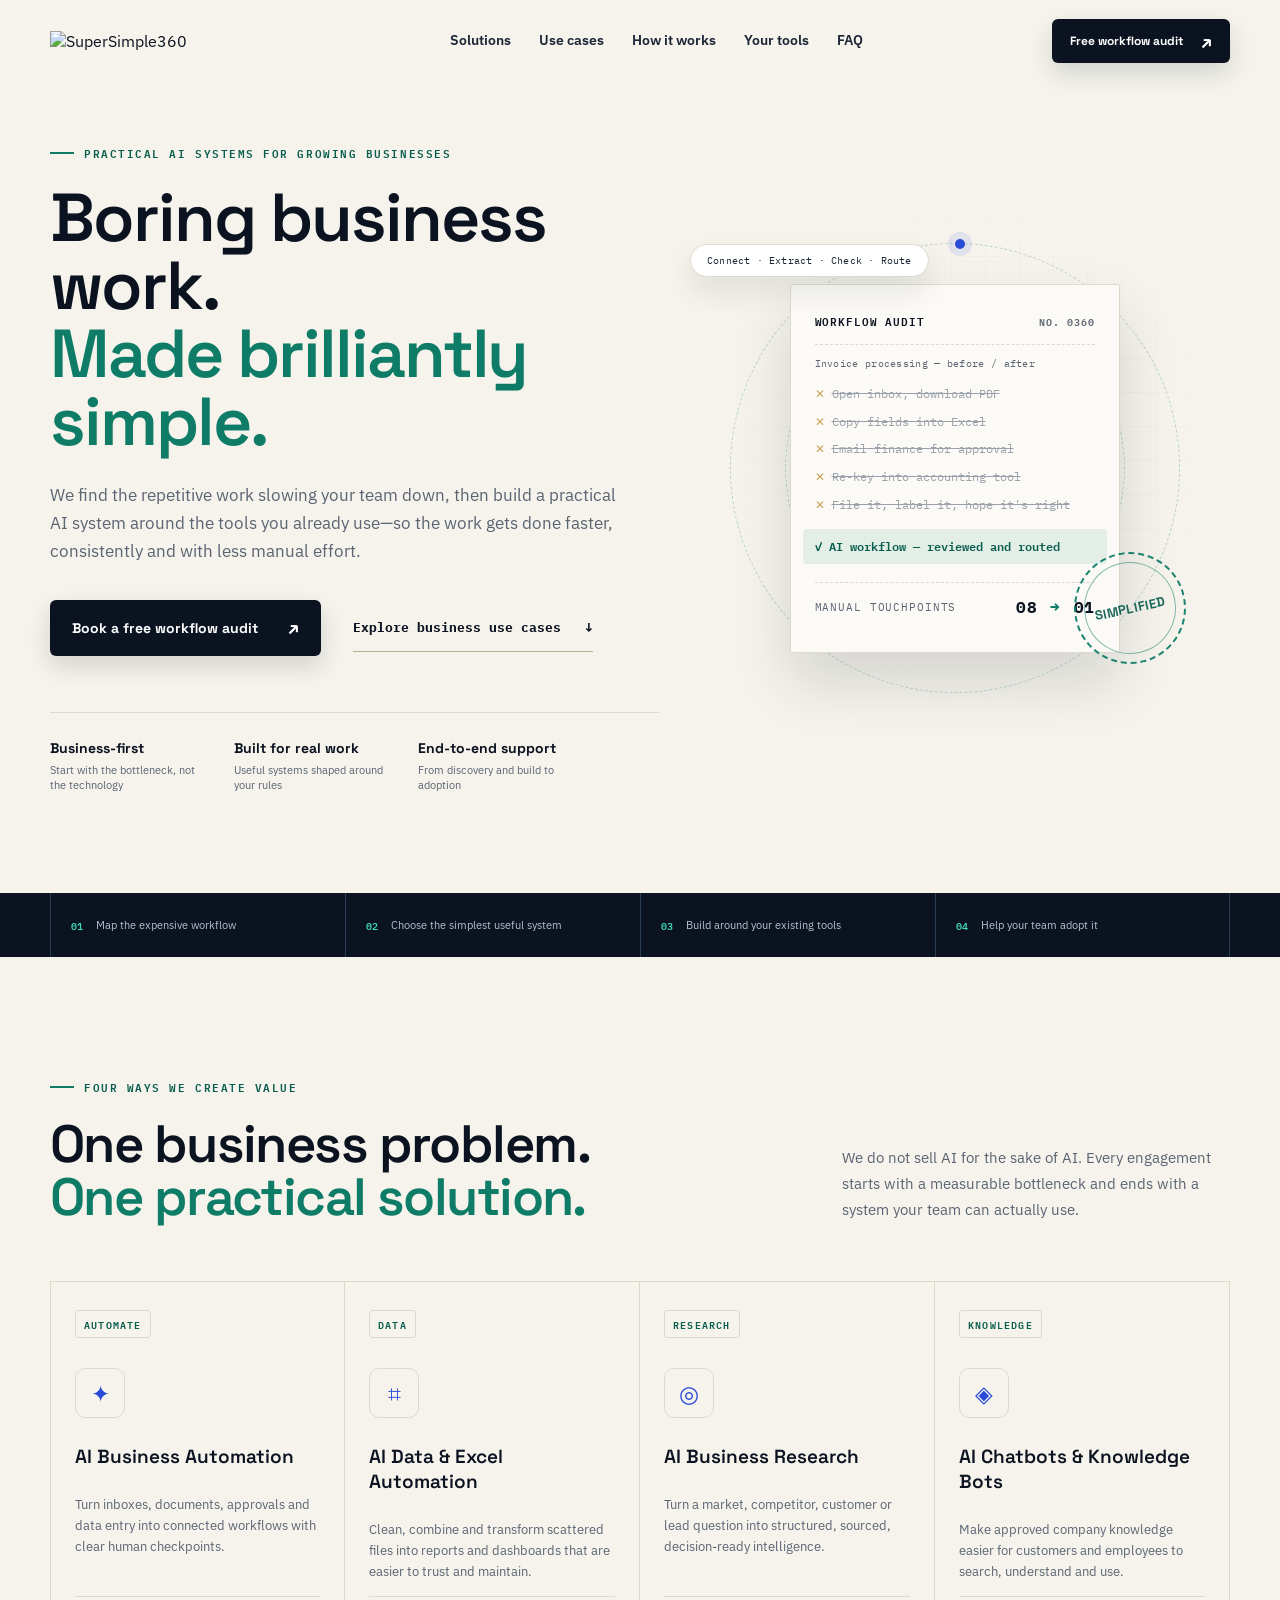
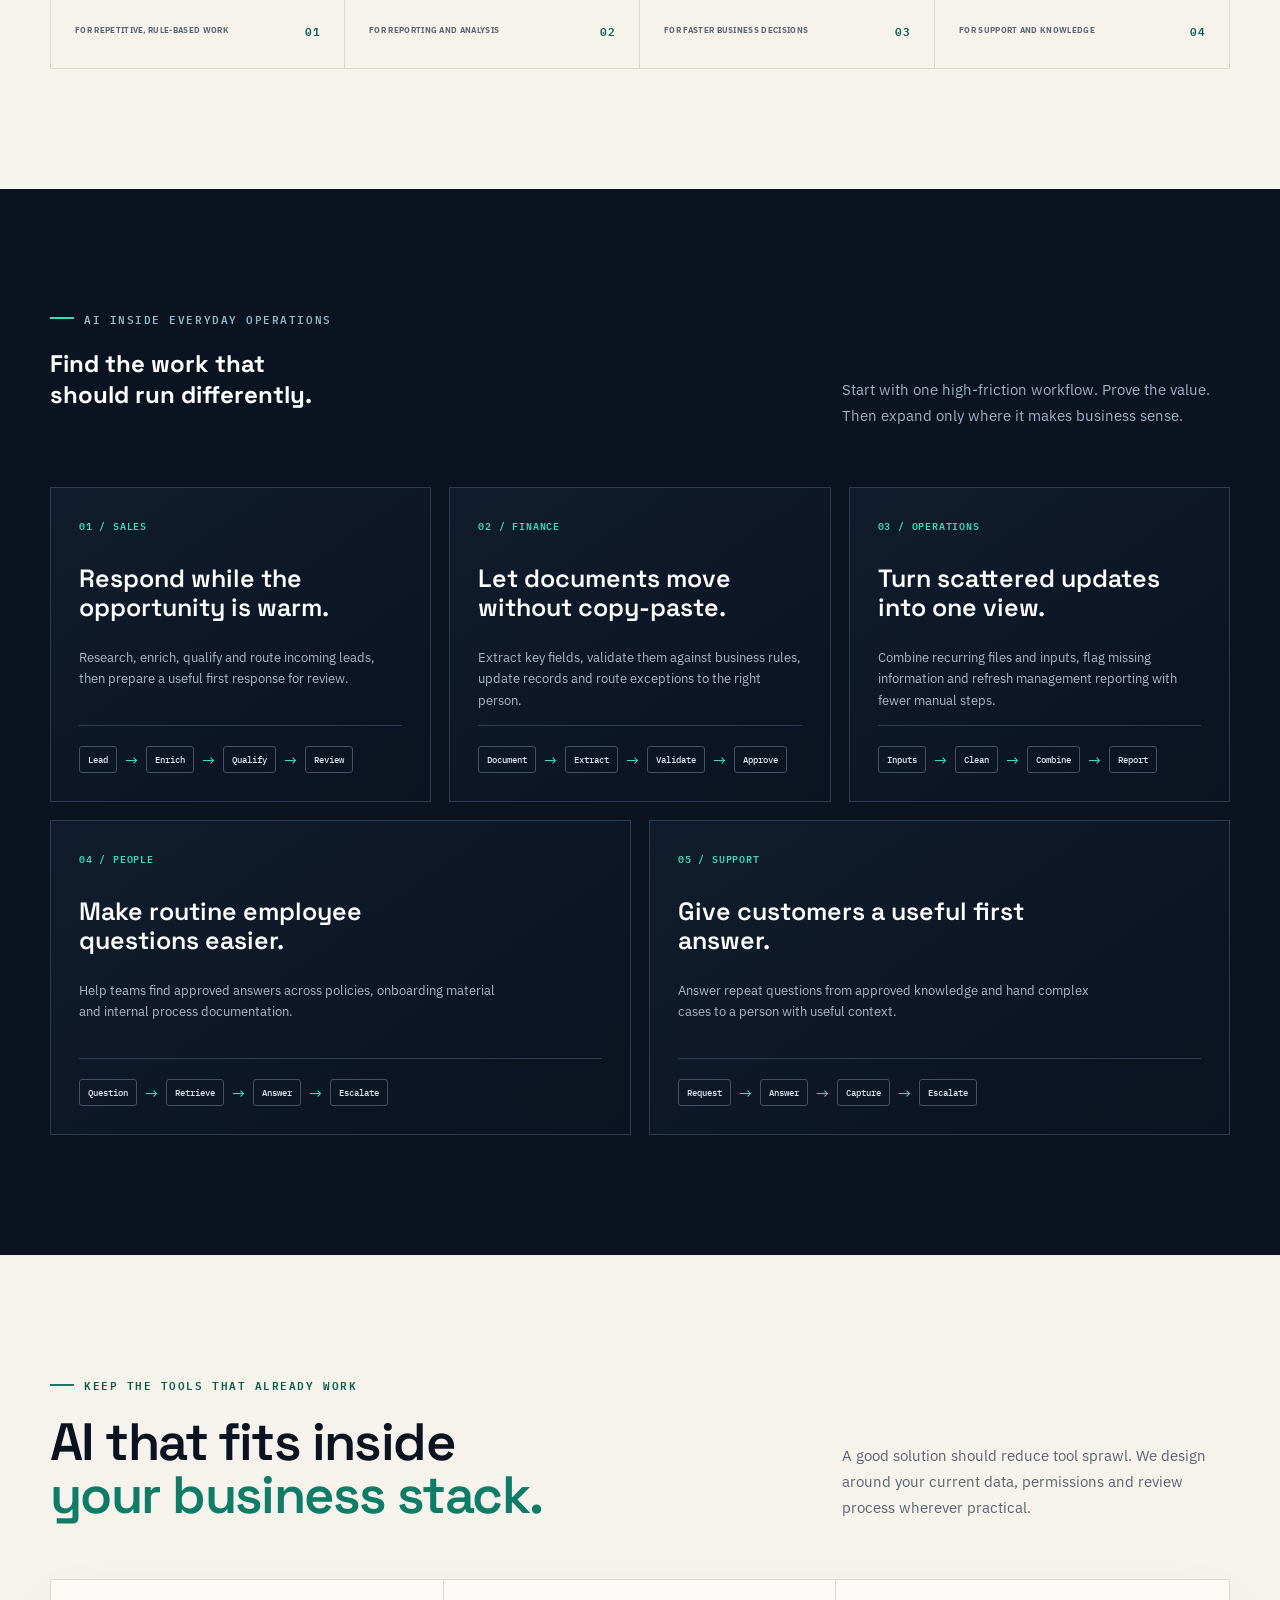
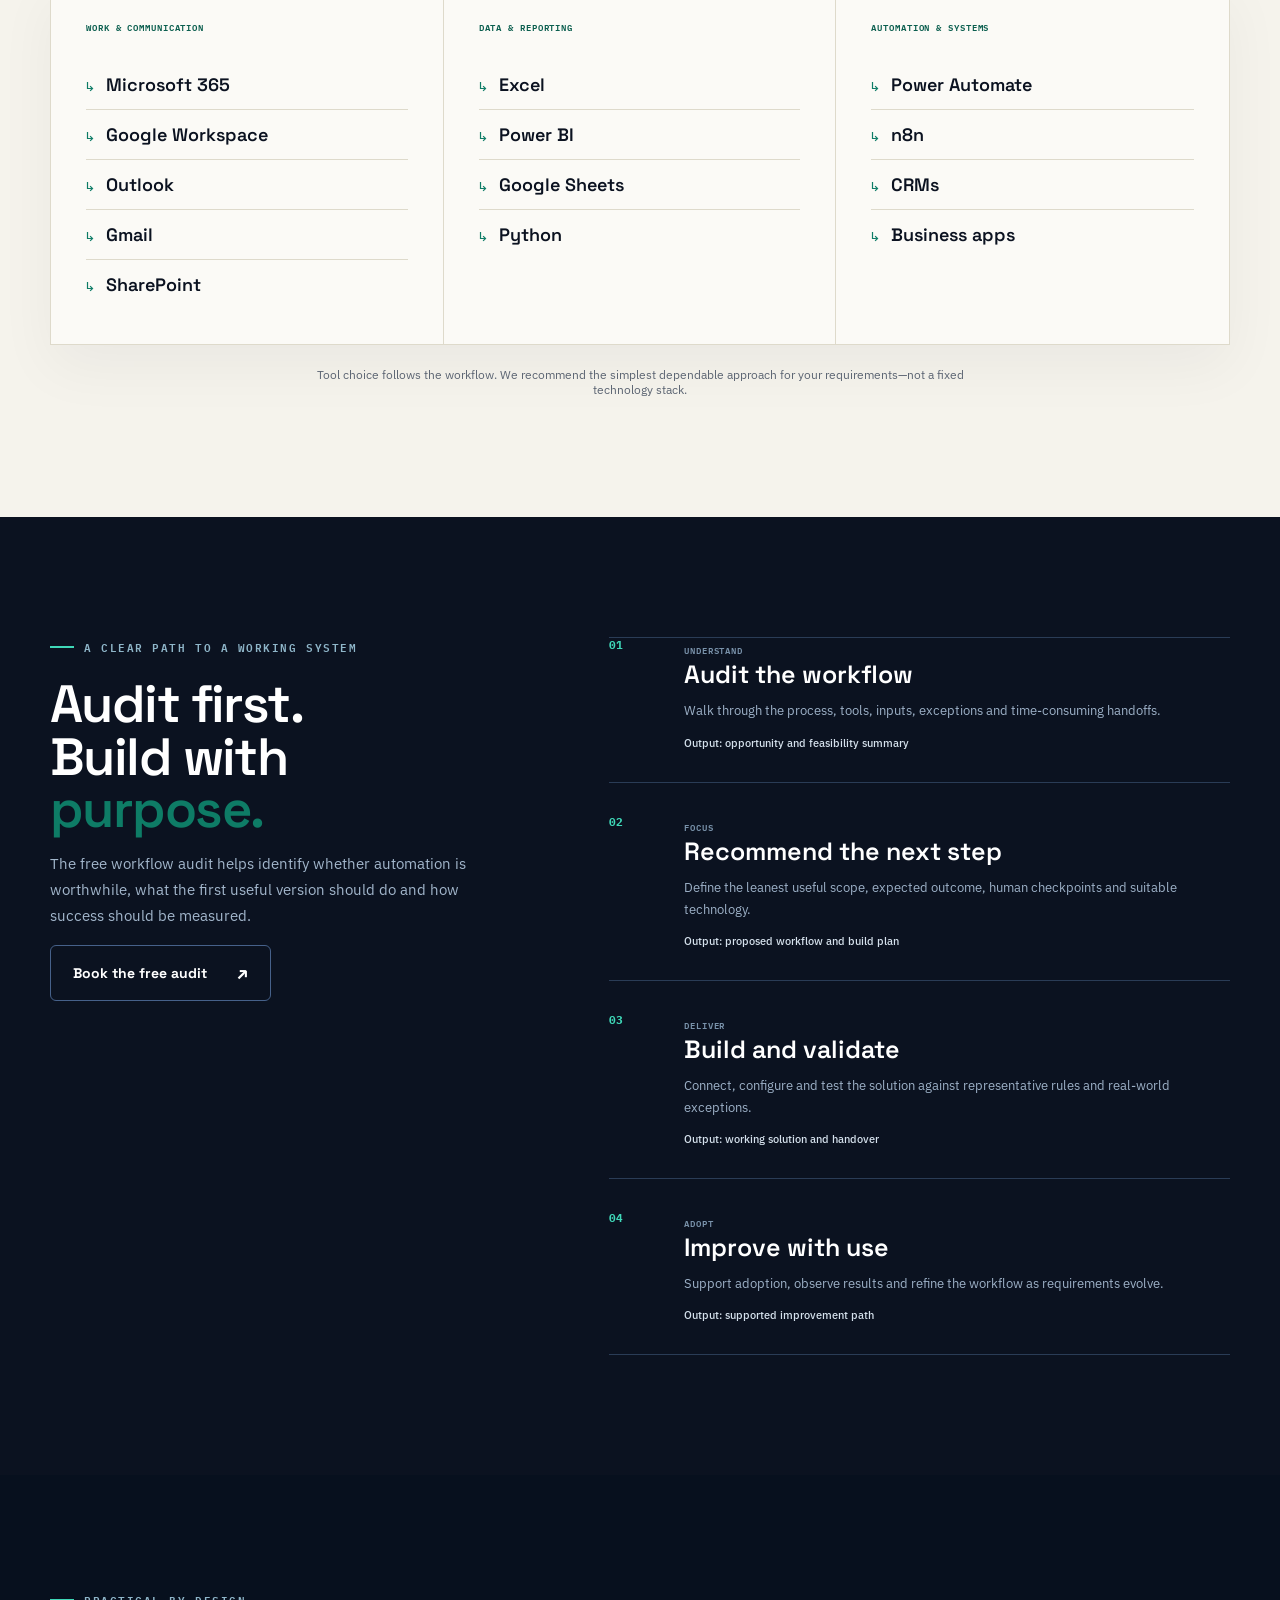
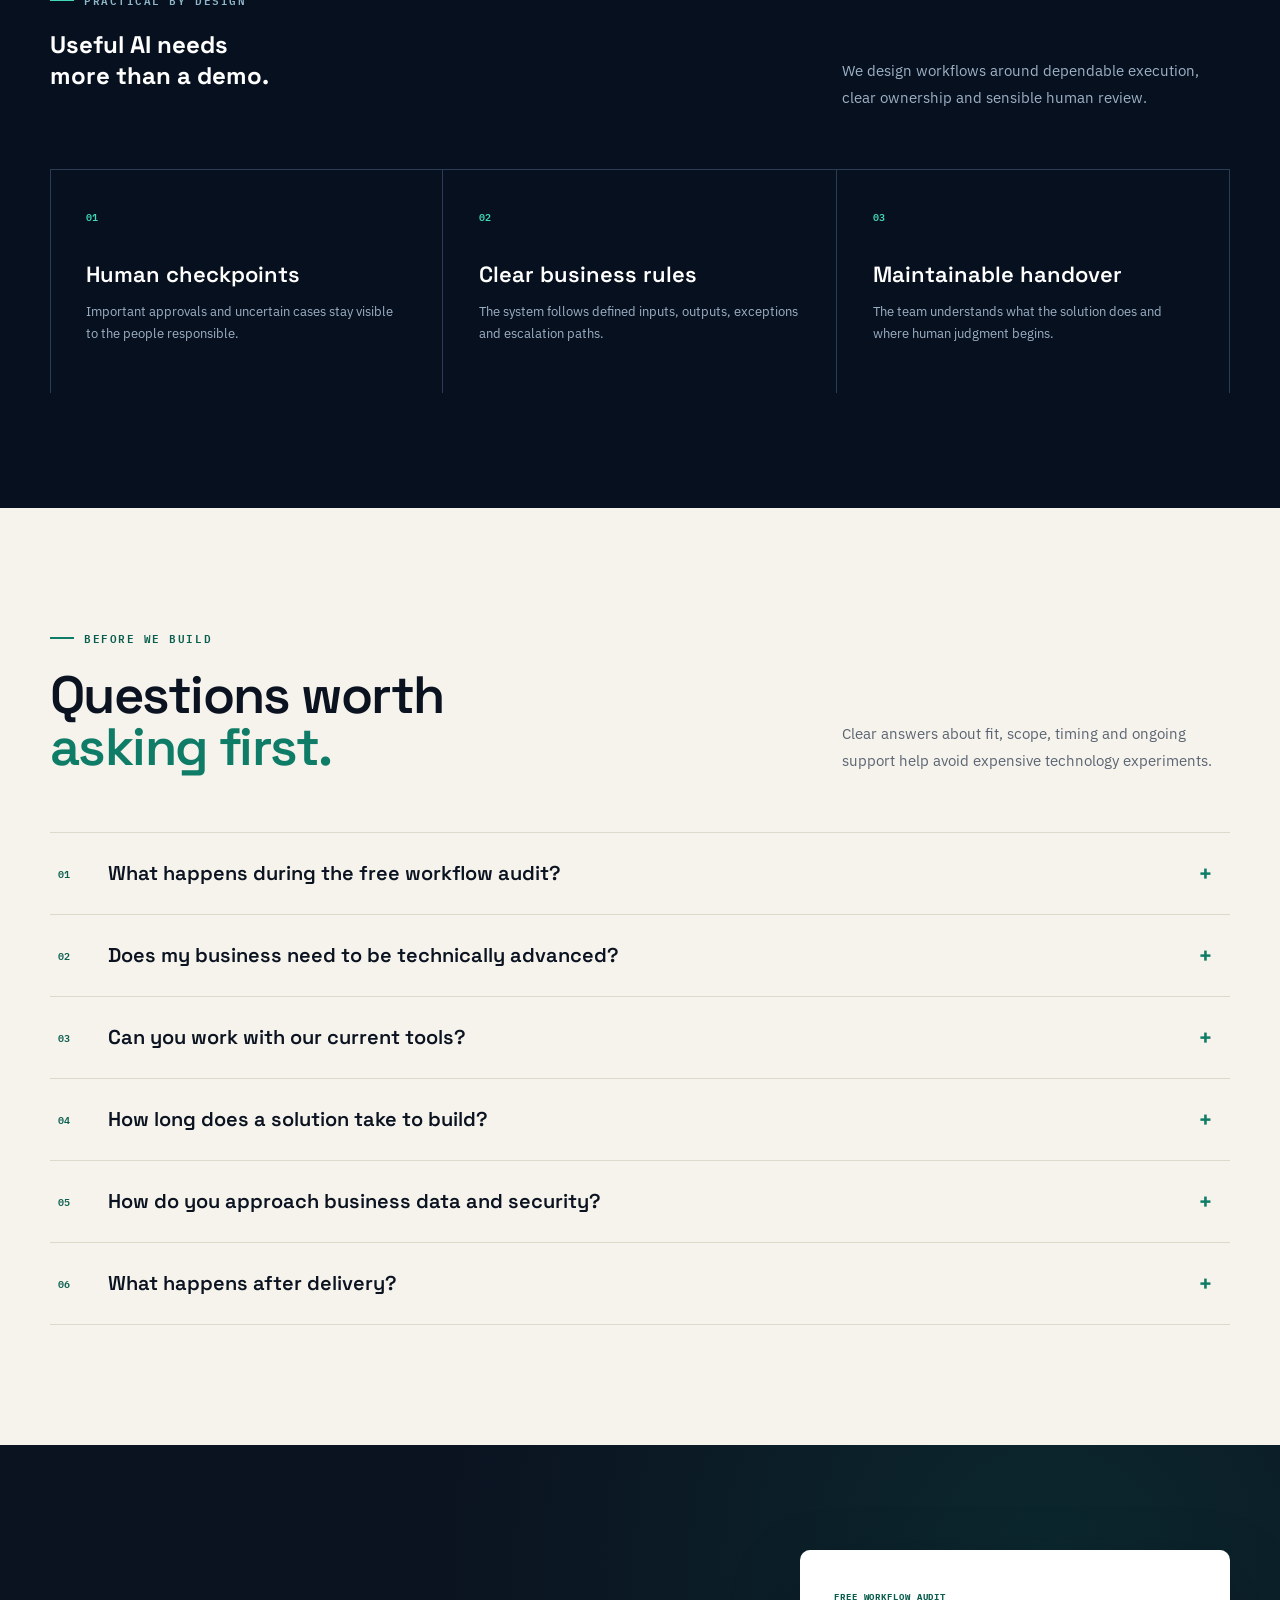
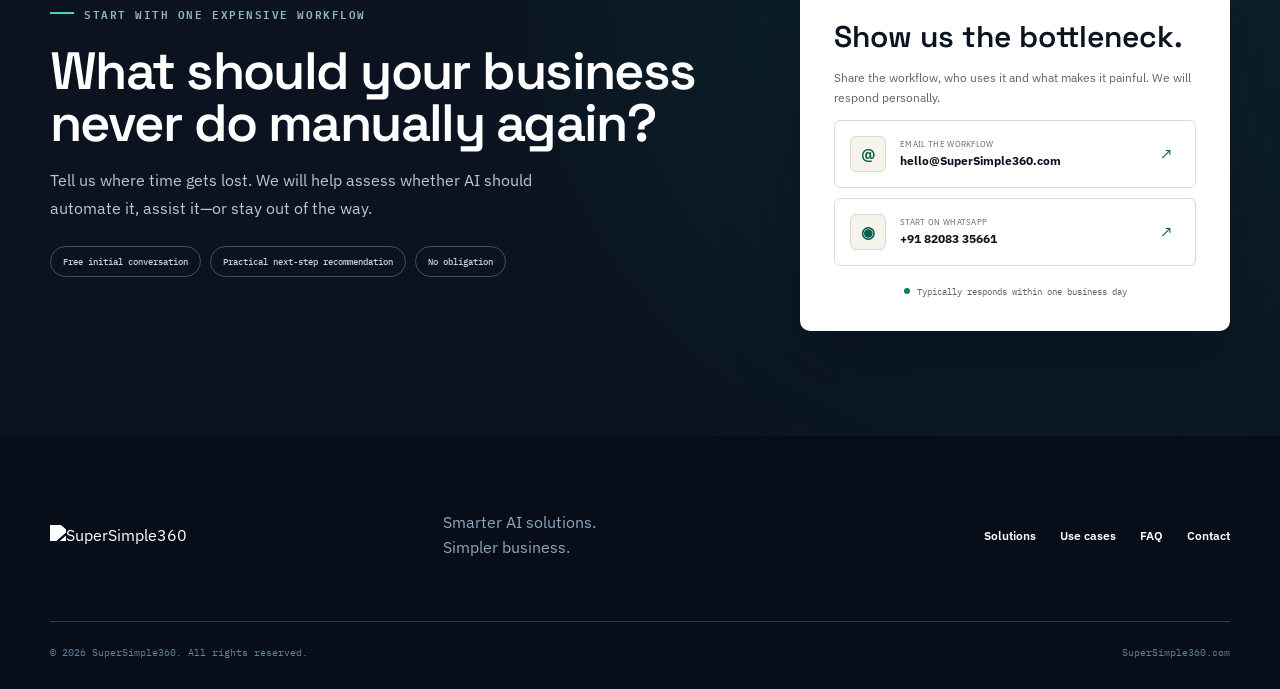
==== commit 6a723b9d: "Add files via upload" ====
--- a/index.html
+++ b/index.html
@@ -1,15 +1,16 @@
 <!doctype html>
-<html lang="en"><head>
+<html lang="en" class="no-js"><head>
 <meta charset="UTF-8"><meta name="viewport" content="width=device-width,initial-scale=1">
 <meta name="description" content="SuperSimple360 helps growing businesses replace repetitive work with practical AI automation, data systems, research and knowledge bots.">
 <meta name="theme-color" content="#0B1220"><title>SuperSimple360 | Practical AI Systems for Business</title>
+<script>document.documentElement.classList.replace('no-js','js');</script>
 <link rel="preconnect" href="https://fonts.googleapis.com"><link rel="preconnect" href="https://fonts.gstatic.com" crossorigin>
 <link href="https://fonts.googleapis.com/css2?family=Space+Grotesk:wght@500;600;700&family=IBM+Plex+Sans:wght@400;500;600;700&family=IBM+Plex+Mono:wght@500;600&display=swap" rel="stylesheet">
 <link rel="stylesheet" href="styles.css"><script src="script.js" defer></script>
 </head><body>
 <a class="skip-link" href="#main">Skip to content</a>
 <header class="site-header"><nav class="nav shell" aria-label="Main navigation">
-<a class="brand" href="#top" aria-label="SuperSimple360 home"><img src="supersimple360-logo.png" alt="SuperSimple360"></a>
+<a class="brand" href="#top" aria-label="SuperSimple360 home"><img src="assets/supersimple360-logo.png" alt="SuperSimple360"></a>
 <button class="menu-toggle" type="button" aria-expanded="false" aria-controls="navlinks"><span></span><span></span><span></span><b>Menu</b></button>
 <div class="navlinks" id="navlinks"><a href="#services">Solutions</a><a href="#use-cases">Use cases</a><a href="#approach">How it works</a><a href="#integrations">Your tools</a><a href="#faq">FAQ</a></div>
 <a class="button button-small nav-cta" href="#contact">Free workflow audit <span>↗</span></a>
@@ -74,6 +75,6 @@
 <a class="contact-option" href="https://wa.me/918208335661?text=Hello%20SuperSimple360%2C%20I%27d%20like%20a%20free%20workflow%20audit%20for%20my%20business." target="_blank" rel="noopener"><span class="contact-option-icon">◉</span><div><small>START ON WHATSAPP</small><b>+91 82083 35661</b></div><em>↗</em></a>
 <small class="response-note"><i></i> Typically responds within one business day</small></div></div></section>
 </main>
-<footer class="footer"><div class="shell footer-top"><img src="supersimple360-logo.png" alt="SuperSimple360"><p>Smarter AI solutions.<br>Simpler business.</p><nav aria-label="Footer navigation"><a href="#services">Solutions</a><a href="#use-cases">Use cases</a><a href="#faq">FAQ</a><a href="#contact">Contact</a></nav></div><div class="shell footer-bottom"><span>© 2026 SuperSimple360. All rights reserved.</span><span>SuperSimple360.com</span></div></footer>
-<a class="whatsapp-float" href="https://wa.me/918208335661?text=Hello%20SuperSimple360%2C%20I%27d%20like%20a%20free%20workflow%20audit." target="_blank" rel="noopener" aria-label="Contact SuperSimple360 on WhatsApp">◉ <span>Free workflow audit</span></a>
+<footer class="footer"><div class="shell footer-top"><img src="assets/supersimple360-logo.png" alt="SuperSimple360"><p>Smarter AI solutions.<br>Simpler business.</p><nav aria-label="Footer navigation"><a href="#services">Solutions</a><a href="#use-cases">Use cases</a><a href="#faq">FAQ</a><a href="#contact">Contact</a></nav></div><div class="shell footer-bottom"><span>© 2026 SuperSimple360. All rights reserved.</span><span>SuperSimple360.com</span></div></footer>
+<a class="whatsapp-float" id="waFloat" href="https://wa.me/918208335661?text=Hello%20SuperSimple360%2C%20I%27d%20like%20a%20free%20workflow%20audit." target="_blank" rel="noopener" aria-label="Chat with SuperSimple360 on WhatsApp">◉ <span>Chat on WhatsApp</span></a>
 </body></html>
--- a/styles.css
+++ b/styles.css
@@ -12,6 +12,7 @@
   --paper-2:#FBFAF6;
   --green:#0E7C66;
   --green-deep:#0A5E4E;
+  --green-bright:#3FD8B8;
   --blue:#2A4BD7;
   --gold:#B98A2E;
   --muted:#5B6472;
@@ -20,6 +21,7 @@
   --font-display:"Space Grotesk",Arial,Helvetica,sans-serif;
   --font-body:"IBM Plex Sans",Arial,Helvetica,sans-serif;
   --font-mono:"IBM Plex Mono","Courier New",monospace;
+  --header-h:82px;
 }
 *{box-sizing:border-box}
 html{scroll-behavior:smooth}
@@ -27,18 +29,26 @@
 a{text-decoration:none;color:inherit}
 h1,h2,h3{font-family:var(--font-display)}
 .shell{width:min(1180px,calc(100% - 48px));margin:auto}
-
-/* nav */
-.nav{height:96px;display:flex;align-items:center;justify-content:space-between;position:relative;z-index:10}
-.brand img{width:230px}
-.navlinks{display:flex;gap:36px;font-size:14px;font-weight:600;color:var(--ink-soft)}
-.navlinks a{position:relative;padding-bottom:3px}
+section[id]{scroll-margin-top:var(--header-h)}
+
+/* skip link */
+.skip-link{position:fixed;left:16px;top:-60px;z-index:100;background:#fff;padding:12px 16px;border-radius:4px;font-weight:700;transition:top .2s}
+.skip-link:focus{top:12px}
+
+/* header / nav */
+.site-header{position:sticky;top:0;z-index:30;background:#f5f3eced;backdrop-filter:blur(18px);border-bottom:1px solid transparent;transition:border-color .25s,box-shadow .25s}
+.site-header.scrolled{border-color:var(--line);box-shadow:0 8px 30px #0b12200b}
+.nav{height:var(--header-h);display:flex;align-items:center;justify-content:space-between;position:relative;z-index:10;gap:16px}
+.brand img{width:210px;display:block}
+.navlinks{display:flex;gap:28px;font-size:14px;font-weight:600;color:var(--ink-soft)}
+.navlinks a{position:relative;padding-bottom:3px;white-space:nowrap}
 .navlinks a:hover{color:var(--green)}
 .navlinks a:after{content:"";position:absolute;left:0;right:100%;bottom:0;height:2px;background:var(--green);transition:right .25s}
 .navlinks a:hover:after{right:0}
+.menu-toggle{display:none;background:none;border:0;color:var(--ink);font-family:var(--font-display);font-weight:700;cursor:pointer}
 
 /* buttons */
-.button{display:inline-flex;align-items:center;justify-content:space-between;gap:30px;min-height:56px;padding:0 22px;border-radius:6px;background:var(--ink);color:#fff;font-size:14px;font-weight:700;font-family:var(--font-display);box-shadow:0 10px 24px #0b122026;transition:.22s}
+.button{display:inline-flex;align-items:center;justify-content:space-between;gap:30px;min-height:56px;padding:0 22px;border-radius:6px;background:var(--ink);color:#fff;font-size:14px;font-weight:700;font-family:var(--font-display);box-shadow:0 10px 24px #0b122026;transition:transform .22s,background-color .22s,box-shadow .22s}
 .button:hover{transform:translateY(-2px);background:var(--green-deep);box-shadow:0 14px 30px #0a5e4e3d}
 .button span{font-size:18px}
 .button-small{min-height:44px;padding:0 18px;gap:18px;font-size:12px}
@@ -47,17 +57,18 @@
 
 /* eyebrow */
 .eyebrow{display:flex;align-items:center;gap:10px;color:var(--green-deep);text-transform:uppercase;font-size:11px;font-weight:600;letter-spacing:.14em;font-family:var(--font-mono)}
-.eyebrow i{width:24px;height:2px;background:var(--green);display:block}
+.eyebrow i{width:24px;height:2px;background:var(--green);display:block;flex:none}
 .eyebrow.light{color:#8FB6C9}
-.eyebrow.light i{background:#3FD8B8}
+.eyebrow.light i{background:var(--green-bright)}
 
 /* headings */
-.hero h1,.section h2,.products h2,.dark-section h2,.contact-section h2{font-size:clamp(44px,5vw,72px);line-height:1;letter-spacing:-.03em;margin:22px 0 26px;font-weight:600}
+.hero h1,.section h2,.products h2,.dark-section h2,.contact-section h2{font-size:clamp(46px,5.3vw,76px);line-height:1;letter-spacing:-.03em;margin:22px 0 26px;font-weight:600}
 .hero h1 span,.section h2 span,.products h2 span,.dark-section h2 span{color:var(--green)}
+.section h2,.products h2,.dark-section h2,.contact-section h2{font-size:clamp(38px,4.1vw,58px);margin-bottom:0}
 
 /* hero */
-.hero{min-height:660px;display:grid;grid-template-columns:1.05fr .95fr;align-items:center;padding:46px 0 100px;gap:20px}
-.hero-copy>p{max-width:580px;color:var(--muted);font-size:18px;line-height:1.65;margin:0}
+.hero{min-height:660px;display:grid;grid-template-columns:minmax(0,1.05fr) minmax(0,.95fr);align-items:center;padding:60px 0 100px;gap:20px}
+.hero-copy>p{max-width:580px;color:var(--muted);font-size:17px;line-height:1.65;margin:0}
 .hero-actions{display:flex;align-items:center;gap:32px;margin-top:34px;flex-wrap:wrap}
 .text-link{font-weight:700;font-size:13px;border-bottom:1px solid #b7ad94;padding:15px 0;font-family:var(--font-mono)}
 .text-link:hover{border-color:var(--ink)}
@@ -70,8 +81,12 @@
 /* hero visual — the "workflow audit receipt" */
 .hero-visual{height:560px;position:relative;display:flex;align-items:center;justify-content:center}
 .hero-visual:before{content:"";position:absolute;inset:0;background-image:linear-gradient(var(--line) 1px,transparent 1px),linear-gradient(90deg,var(--line) 1px,transparent 1px);background-size:34px 34px;-webkit-mask-image:radial-gradient(circle at 55% 45%,#000 0%,transparent 62%);mask-image:radial-gradient(circle at 55% 45%,#000 0%,transparent 62%);opacity:.55}
-
-:root{--card-bg:var(--paper-2)}
+.orbit{position:absolute;border:1px dashed #0e7c6645;border-radius:50%;animation:orbit 24s linear infinite}
+.orbit-one{width:450px;height:450px}
+.orbit-two{width:340px;height:340px;animation-direction:reverse;animation-duration:18s}
+.orbit:before{content:"";position:absolute;width:10px;height:10px;border-radius:50%;background:var(--blue);left:50%;top:-5px;box-shadow:0 0 0 7px #2a4bd71a}
+@keyframes orbit{to{transform:rotate(360deg)}}
+
 .receipt{--card-bg:var(--paper-2);position:relative;z-index:2;width:330px;background:var(--card-bg);border:1px solid var(--line);border-radius:2px 2px 0 0;box-shadow:0 30px 60px #0b122022;padding:26px 24px 0;font-family:var(--font-mono)}
 .receipt-head{display:flex;justify-content:space-between;align-items:baseline;font-size:11px;font-weight:600;letter-spacing:.08em;color:var(--ink);border-bottom:1px dashed var(--line);padding-bottom:14px}
 .receipt-head em{font-style:normal;color:var(--muted);font-size:10px}
@@ -94,20 +109,22 @@
 
 .chip{position:absolute;z-index:3;left:2%;top:10%;background:#fff;border:1px solid var(--line);box-shadow:0 14px 30px #0b122018;border-radius:20px;padding:9px 16px;font-family:var(--font-mono);font-size:10px;letter-spacing:.02em;color:var(--ink-soft)}
 
-/* ticker */
-.ticker{overflow:hidden;background:var(--ink);color:#fff;padding:18px 0;white-space:nowrap;font-size:10px;font-weight:600;letter-spacing:.16em;font-family:var(--font-mono)}
-.ticker div{display:flex;justify-content:space-around;align-items:center;min-width:1050px}
-.ticker i{width:4px;height:4px;border-radius:50%;background:var(--green)}
+/* signal strip */
+.signal-strip{background:var(--ink);color:#fff}
+.signal-grid{display:grid;grid-template-columns:repeat(4,minmax(0,1fr))}
+.signal-grid>div{padding:23px 20px;border-left:1px solid var(--line-dark);display:flex;gap:13px;align-items:center}
+.signal-grid>div:last-child{border-right:1px solid var(--line-dark)}
+.signal-grid b{color:var(--green-bright);font:600 10px var(--font-mono)}
+.signal-grid span{font-size:11px;color:#b4c3d2}
 
 /* generic sections */
-.section,.products{padding:120px 0}
-.section-head{display:grid;grid-template-columns:1.3fr .7fr;align-items:end;gap:70px;margin-bottom:58px}
-.section h2,.products h2,.dark-section h2,.contact-section h2{font-size:clamp(38px,4.1vw,58px);margin-bottom:0}
+.section{padding:120px 0}
+.section-head{display:grid;grid-template-columns:minmax(0,1.3fr) minmax(0,.7fr);align-items:end;gap:70px;margin-bottom:58px}
 .section-head>p{color:var(--muted);line-height:1.75;font-size:15px;margin:0}
 
 /* services */
-.service-grid{display:grid;grid-template-columns:repeat(4,1fr);border-top:1px solid var(--line);border-bottom:1px solid var(--line)}
-.service-card{padding:28px 24px;border-right:1px solid var(--line);min-height:355px;display:flex;flex-direction:column;transition:.22s}
+.service-grid{display:grid;grid-template-columns:repeat(4,minmax(0,1fr));border-top:1px solid var(--line);border-bottom:1px solid var(--line)}
+.service-card{padding:28px 24px;border-right:1px solid var(--line);min-height:355px;display:flex;flex-direction:column;transition:transform .22s,background-color .22s}
 .service-card:first-child{border-left:1px solid var(--line)}
 .service-card:hover{background:var(--paper-2);transform:translateY(-4px)}
 .service-code{display:inline-block;font-family:var(--font-mono);font-size:10px;font-weight:600;letter-spacing:.12em;color:var(--green-deep);border:1px solid var(--line);padding:4px 8px;border-radius:3px;width:fit-content}
@@ -115,51 +132,78 @@
 .service-card h3{font-size:19px;margin:0 0 13px;font-weight:600}
 .service-card p{color:var(--muted);line-height:1.6;font-size:13px}
 .service-card footer{display:flex;justify-content:space-between;align-items:center;margin-top:auto;padding-top:24px;border-top:1px solid var(--line);font-size:8px;font-weight:700;text-transform:uppercase;letter-spacing:.04em;color:var(--muted)}
-.service-card footer b{color:var(--green-deep);font-size:16px}
-
-/* products (dark) */
-.products{background:var(--ink);color:#fff}
-.products .section-head>p{color:#96A6BA}
-.product-list{border-top:1px solid var(--line-dark)}
-.product-list article{display:grid;grid-template-columns:60px 1fr 1.4fr 1fr 25px;align-items:center;gap:20px;padding:26px 0;border-bottom:1px solid var(--line-dark);transition:background .2s}
-.product-list article:hover{background:#ffffff08}
-.product-list article>b{font-family:var(--font-mono);font-size:11px;color:#3FD8B8;letter-spacing:.04em}
-.product-list h3{font-size:21px;margin:0;font-weight:600}
-.product-list p{color:#A6B9CC;font-size:13px}
-.product-list small{color:#6f8ba7}
-.product-list span{color:#3FD8B8}
-
-/* proof */
-.proof-grid{display:grid;grid-template-columns:1fr 1fr;gap:24px;margin-top:34px}
-.proof-grid>div{border:1px solid var(--line);background:var(--paper-2);padding:38px;border-radius:8px}
-.proof-label{font-family:var(--font-mono);font-size:9px;color:var(--green-deep);font-weight:700;letter-spacing:.14em}
-.proof h3{font-size:26px;line-height:1.15;margin:16px 0;font-weight:600}
-.proof p{font-size:13px;line-height:1.7;color:var(--muted)}
-.proof-flow{display:flex;align-items:center;justify-content:space-between;margin-top:26px;padding-top:18px;border-top:1px solid var(--line);font-family:var(--font-mono)}
-.proof-flow b{font-size:9px;background:#fff;padding:9px;border:1px solid var(--line);border-radius:5px;font-weight:600}
-.proof-flow i{font-style:normal;color:var(--green)}
+.service-card footer b{color:var(--green-deep);font:600 11px var(--font-mono)}
+
+/* use cases (dark) */
+.use-cases{padding:120px 0;background:var(--ink);color:#fff}
+.use-cases .section-head>p,.principles .section-head>p{color:#9db1c7}
+.use-case-list{display:grid;grid-template-columns:repeat(6,minmax(0,1fr));gap:18px}
+.use-case{grid-column:span 2;min-height:315px;border:1px solid var(--line-dark);padding:28px;display:flex;flex-direction:column;background:linear-gradient(145deg,#101c2d,#0b1220);transition:transform .25s,border-color .25s}
+.use-case:nth-child(4),.use-case:nth-child(5){grid-column:span 3}
+.use-case:hover{transform:translateY(-5px);border-color:#3fd8b87a}
+.use-case>span{font:600 10px var(--font-mono);color:var(--green-bright);letter-spacing:.08em}
+.use-case h3{font-size:25px;line-height:1.15;margin:30px 0 12px;max-width:390px;font-weight:600}
+.use-case p{font-size:13px;line-height:1.65;color:#a9bacb;max-width:440px}
+.mini-flow{display:flex;align-items:center;gap:8px;margin-top:auto;padding-top:20px;border-top:1px solid var(--line-dark);flex-wrap:wrap}
+.mini-flow b{font:500 9px var(--font-mono);padding:7px 8px;border:1px solid #40526b;border-radius:3px;color:#dce5ee}
+.mini-flow i{font-style:normal;color:var(--green-bright)}
+
+/* integrations / stack */
+.stack-board{display:grid;grid-template-columns:repeat(3,minmax(0,1fr));border:1px solid var(--line);background:var(--paper-2);box-shadow:0 22px 55px #0b12200c}
+.stack-board>div{padding:35px;border-right:1px solid var(--line)}
+.stack-board>div:last-child{border-right:0}
+.stack-board span{font:600 9px var(--font-mono);letter-spacing:.1em;color:var(--green-deep)}
+.stack-board ul{list-style:none;padding:0;margin:25px 0 0}
+.stack-board li{font:600 18px var(--font-display);padding:13px 0;border-bottom:1px solid var(--line)}
+.stack-board li:last-child{border-bottom:0}
+.stack-board li:before{content:"↳";color:var(--green);font:500 13px var(--font-mono);margin-right:12px}
+.stack-note{text-align:center;color:var(--muted);font-size:12px;margin:22px auto 0;max-width:690px}
 
 /* dark / approach */
 .dark-section{background:var(--ink);color:#fff;padding:120px 0}
-.split{display:grid;grid-template-columns:.85fr 1.15fr;gap:100px}
+.split{display:grid;grid-template-columns:minmax(0,.85fr) minmax(0,1.15fr);gap:100px}
 .sticky-copy>p{color:#A2B6CB;line-height:1.75;max-width:440px;font-size:15px}
 .steps{border-top:1px solid var(--line-dark)}
 .step{display:grid;grid-template-columns:60px 1fr;gap:15px;padding:32px 0;border-bottom:1px solid var(--line-dark)}
 .step:first-child{padding-top:0}
-.step>b{color:#3FD8B8;font-size:11px;font-family:var(--font-mono)}
+.step>b{color:var(--green-bright);font-size:11px;font-family:var(--font-mono)}
 .step h3{font-size:25px;margin:0 0 10px;font-weight:600}
-.step p{color:#9DB1C7;line-height:1.7;font-size:13px;margin:0}
+.step p{color:#9DB1C7;line-height:1.7;font-size:13px;margin:0 0 13px}
+.step small{font:600 9px var(--font-mono);color:#7992aa;letter-spacing:.1em}
+.step strong{display:block;margin-top:13px;color:#d5e1ec;font-size:11px;font-weight:500}
+
+/* principles */
+.principles{background:#07101e;color:#fff;padding:115px 0}
+.principle-grid{display:grid;grid-template-columns:repeat(3,minmax(0,1fr));border-top:1px solid var(--line-dark)}
+.principle-grid article{padding:35px;border-right:1px solid var(--line-dark);border-left:1px solid transparent}
+.principle-grid article:first-child{border-left:1px solid var(--line-dark)}
+.principle-grid b{font:600 10px var(--font-mono);color:var(--green-bright)}
+.principle-grid h3{font-size:22px;margin:35px 0 12px;font-weight:600}
+.principle-grid p{font-size:13px;line-height:1.7;color:#9db1c7}
+
+/* faq */
+.faq-list{border-top:1px solid var(--line)}
+.faq-list details{border-bottom:1px solid var(--line)}
+.faq-list summary{list-style:none;cursor:pointer;display:grid;grid-template-columns:50px 1fr 24px;align-items:center;padding:25px 8px;font:600 20px var(--font-display)}
+.faq-list summary::-webkit-details-marker{display:none}
+.faq-list summary span{font:600 10px var(--font-mono);color:var(--green-deep)}
+.faq-list summary i{font-style:normal;color:var(--green);font-size:24px;transition:transform .2s}
+.faq-list details[open] summary i{transform:rotate(45deg)}
+.faq-list details p{color:var(--muted);line-height:1.75;max-width:760px;margin:0 0 28px 58px;font-size:14px}
+.faq-list summary:focus-visible{outline:2px solid var(--green);outline-offset:-2px;border-radius:4px}
 
 /* contact */
 .contact-section{background:var(--ink);color:#fff;padding:105px 0;position:relative;overflow:hidden}
 .contact-section:before{content:"";position:absolute;inset:0;background:radial-gradient(circle at 82% 20%,#0e7c6633,transparent 55%)}
-.contact-wrap{display:grid;grid-template-columns:1fr 430px;gap:90px;align-items:center;position:relative}
+.contact-wrap{display:grid;grid-template-columns:minmax(0,1fr) 430px;gap:90px;align-items:center;position:relative}
 .contact-copy p{max-width:500px;color:#B9C7D6;line-height:1.75}
+.audit-includes{display:flex;flex-wrap:wrap;gap:9px;margin-top:24px}
+.audit-includes span{border:1px solid #38516d;border-radius:30px;padding:9px 12px;color:#c4d2df;font:500 9px var(--font-mono)}
 .contact-card{background:#fff;color:var(--ink);border-radius:10px;padding:34px;box-shadow:0 30px 70px #00000040}
 .contact-label{color:var(--green-deep);font-size:9px;font-weight:700;font-family:var(--font-mono);letter-spacing:.1em}
-.contact-card h3{font-size:25px;margin:13px 0 10px;font-weight:600}
+.contact-card h3{font-size:30px;margin:13px 0 10px;font-weight:600}
 .contact-card>p{font-size:12px;line-height:1.65;color:var(--muted)}
-.contact-option{border:1px solid var(--line);border-radius:6px;padding:15px;display:grid;grid-template-columns:38px 1fr 20px;gap:12px;align-items:center;margin-top:10px;transition:.2s}
+.contact-option{border:1px solid var(--line);border-radius:6px;padding:15px;display:grid;grid-template-columns:38px 1fr 20px;gap:12px;align-items:center;margin-top:10px;transition:border-color .2s,background-color .2s}
 .contact-option:hover{border-color:var(--green);background:#0e7c660d}
 .contact-option-icon{width:36px;height:36px;border-radius:6px;background:var(--paper);border:1px solid var(--line);color:var(--green-deep);display:flex;align-items:center;justify-content:center;font-weight:700}
 .contact-option div{display:flex;flex-direction:column;gap:4px}
@@ -171,146 +215,121 @@
 
 /* footer */
 .footer{background:#070D19;color:#fff;padding:58px 0 30px}
-.footer-top{display:grid;grid-template-columns:1fr 1fr 1fr;align-items:center;padding-bottom:44px}
+.footer-top{display:grid;grid-template-columns:repeat(3,minmax(0,1fr));align-items:center;padding-bottom:44px}
 .footer-top img{width:220px;filter:brightness(0) invert(1)}
 .footer-top p{color:#8DA6BD;line-height:1.6}
-.footer-top>div{display:flex;gap:24px;justify-content:flex-end;font-size:12px;font-weight:600}
-.footer-top>div a:hover{color:#3FD8B8}
+.footer-top nav{display:flex;gap:24px;justify-content:flex-end;font-size:12px;font-weight:600}
+.footer-top nav a:hover{color:var(--green-bright)}
 .footer-bottom{display:flex;justify-content:space-between;border-top:1px solid var(--line-dark);padding-top:24px;color:#678096;font-size:10px;font-family:var(--font-mono)}
-.whatsapp-float{position:fixed;right:24px;bottom:24px;background:var(--green);color:#fff;border-radius:50px;padding:13px 18px;font-size:12px;font-weight:700;box-shadow:0 12px 30px #0a5e4e40;z-index:20;transition:.2s;font-family:var(--font-display)}
-.whatsapp-float:hover{background:var(--green-deep);transform:translateY(-2px)}
+
+/* floating whatsapp — hidden over the hero, fades in once you scroll past it */
+.whatsapp-float{position:fixed;right:24px;bottom:24px;background:var(--green);color:#fff;border-radius:50px;padding:13px 18px;font-size:12px;font-weight:700;box-shadow:0 12px 30px #0a5e4e40;z-index:20;transition:transform .25s,opacity .25s,background-color .2s;font-family:var(--font-display);opacity:0;transform:translateY(12px) scale(.94);pointer-events:none}
+.whatsapp-float.show{opacity:1;transform:translateY(0) scale(1);pointer-events:auto}
+.whatsapp-float:hover{background:var(--green-deep);transform:translateY(-2px) scale(1)}
+
+/* reveal-on-scroll — only active once JS confirms it can restore visibility */
+.js .reveal{opacity:0;transform:translateY(22px);transition:opacity .6s ease,transform .6s ease}
+.js .reveal.in-view{opacity:1;transform:none}
 
 /* focus visibility */
 a:focus-visible,button:focus-visible{outline:2px solid var(--green);outline-offset:3px}
 
+/* ============ responsive ============ */
+@media(max-width:1180px){
+  .navlinks{gap:20px;font-size:13px}
+}
 @media(max-width:980px){
-  .navlinks{display:none}
-  .brand img{width:200px}
-  .hero{grid-template-columns:1fr;padding-bottom:70px}
-  .hero-copy{text-align:center}
+  .site-header{position:sticky}
+  .nav{height:74px}
+  .brand img{width:180px}
+  .menu-toggle{display:flex;width:42px;height:42px;align-items:center;justify-content:center;flex-direction:column;gap:4px;margin-left:auto}
+  .menu-toggle span{width:19px;height:2px;background:var(--ink);transition:transform .2s,opacity .2s}
+  .menu-toggle b{position:absolute;width:1px;height:1px;overflow:hidden;clip:rect(0 0 0 0)}
+  .menu-toggle[aria-expanded="true"] span:nth-child(1){transform:translateY(6px) rotate(45deg)}
+  .menu-toggle[aria-expanded="true"] span:nth-child(2){opacity:0}
+  .menu-toggle[aria-expanded="true"] span:nth-child(3){transform:translateY(-6px) rotate(-45deg)}
+  .navlinks{display:none;position:absolute;top:73px;left:-24px;right:-24px;background:var(--paper-2);padding:22px 24px;border-bottom:1px solid var(--line);box-shadow:0 20px 30px #0b122012;flex-direction:column;align-items:flex-start;gap:0}
+  .navlinks.open{display:flex}
+  .navlinks a{display:block;width:100%;font-size:16px;padding:12px 0}
+  .nav-cta{display:none}
+
+  .hero{grid-template-columns:minmax(0,1fr);padding:40px 0 60px;text-align:center}
+  .hero-copy>p{margin:auto}
   .eyebrow,.hero-actions{justify-content:center}
-  .hero-copy>p{margin:auto}
-  .trust-row{justify-content:center}
-  .hero-visual{height:auto;margin-top:40px;padding:40px 0}
-  .chip{position:static;margin-bottom:18px}
+  .trust-row{justify-content:center;text-align:left}
+  .hero-visual{height:auto;margin-top:40px;padding:60px 0 40px}
+  .chip{position:static;margin:0 auto 18px;width:fit-content}
   .receipt{margin:0 auto}
   .stamp{right:6%}
-  .section-head,.contact-wrap{grid-template-columns:1fr;gap:44px}
-  .service-grid{grid-template-columns:1fr 1fr}
+  .orbit-one{width:380px;height:380px}
+  .orbit-two{width:290px;height:290px}
+
+  .signal-grid{grid-template-columns:repeat(2,minmax(0,1fr))}
+  .signal-grid>div{border-bottom:1px solid var(--line-dark)}
+
+  .section-head,.contact-wrap{grid-template-columns:minmax(0,1fr);gap:44px}
+  .service-grid{grid-template-columns:repeat(2,minmax(0,1fr))}
   .service-card:nth-child(3){border-left:1px solid var(--line)}
-  .split{grid-template-columns:1fr;gap:56px}
-  .product-list article{grid-template-columns:50px 1fr 25px}
-  .product-list p,.product-list small{display:none}
-  .footer-top{grid-template-columns:1fr;gap:24px;text-align:center}
-  .footer-top>div{justify-content:center}
+
+  .use-case-list{grid-template-columns:repeat(2,minmax(0,1fr))}
+  .use-case,.use-case:nth-child(4),.use-case:nth-child(5){grid-column:auto}
+  .use-case:last-child{grid-column:1/-1}
+
+  .stack-board,.principle-grid{grid-template-columns:minmax(0,1fr)}
+  .stack-board>div{border-right:0;border-bottom:1px solid var(--line)}
+  .stack-board>div:last-child{border-bottom:0}
+  .principle-grid article,.principle-grid article:first-child{border-left:1px solid var(--line-dark);border-bottom:1px solid var(--line-dark)}
+
+  .split{grid-template-columns:minmax(0,1fr);gap:56px}
+
+  .footer-top{grid-template-columns:minmax(0,1fr);gap:24px;text-align:center}
+  .footer-top nav{justify-content:center}
 }
 @media(max-width:600px){
   .shell{width:min(100% - 30px,1180px)}
-  .nav{height:74px}
-  .brand img{width:170px}
   .button-small{font-size:0;width:42px;padding:0;gap:0}
-  .hero{padding:60px 0 60px}
+  .hero{text-align:left;padding-top:32px}
+  .hero-copy{text-align:left}
+  .hero .eyebrow,.hero .hero-actions{justify-content:flex-start}
   .hero-copy>p{font-size:16px}
-  .hero-actions{flex-direction:column;align-items:flex-start;gap:16px}
-  .trust-row{gap:14px}
-  .trust-row div{flex:1;min-width:0}
-  .receipt{width:100%;max-width:330px}
-  .section,.products,.dark-section{padding:80px 0}
-  .service-grid,.proof-grid{grid-template-columns:1fr}
+  .hero-actions{flex-direction:column;align-items:stretch;gap:16px}
+  .hero-actions .button{width:100%}
+  .trust-row{display:grid;grid-template-columns:minmax(0,1fr);gap:14px}
+  .trust-row div{max-width:none}
+  .hero-visual{margin-top:10px}
+  .orbit-one{width:300px;height:300px}
+  .orbit-two{width:230px;height:230px}
+  .chip{white-space:nowrap}
+
+  .signal-grid{grid-template-columns:minmax(0,1fr)}
+  .signal-grid>div{padding:17px 4px}
+
+  .section{padding:80px 0}
+  .use-cases,.dark-section,.principles,.contact-section{padding:80px 0}
+  .service-grid,.stack-board{grid-template-columns:minmax(0,1fr)}
   .service-card,.service-card:nth-child(3){border-left:1px solid var(--line);min-height:auto}
-  .proof-grid>div{padding:26px 20px}
-  .proof-flow{flex-wrap:wrap;gap:8px;justify-content:flex-start}
+  .use-case-list{grid-template-columns:minmax(0,1fr)}
+  .use-case:last-child{grid-column:auto}
+  .use-case{min-height:0}
+  .stack-board>div{padding:26px 22px}
+  .stack-board li{font-size:16px}
+
   .step{grid-template-columns:40px 1fr}
+
+  .faq-list summary{grid-template-columns:36px 1fr 20px;font-size:17px;padding:20px 0}
+  .faq-list details p{margin-left:36px}
+
   .contact-section{padding:75px 0}
   .contact-card{padding:24px 20px}
+  .contact-card h3{font-size:25px}
+
   .footer-top img{width:190px}
-  .footer-top>div{flex-wrap:wrap}
+  .footer-top nav{flex-wrap:wrap}
   .whatsapp-float span{display:none}
 }
 @media(prefers-reduced-motion:reduce){
   html{scroll-behavior:auto}
-  *{transition:none!important}
+  *{transition:none!important;animation:none!important}
   .stamp{opacity:.92;transform:rotate(-12deg) scale(1)!important}
-}
-
-/* 2026 conversion-led upgrade */
-.skip-link{position:fixed;left:16px;top:-60px;z-index:100;background:#fff;padding:12px 16px;border-radius:4px;font-weight:700}
-.skip-link:focus{top:12px}
-.site-header{position:sticky;top:0;z-index:30;background:#f5f3eced;backdrop-filter:blur(18px);border-bottom:1px solid transparent;transition:.25s}
-.site-header.scrolled{border-color:var(--line);box-shadow:0 8px 30px #0b12200b}
-.nav{height:82px}.brand img{width:210px}.navlinks{gap:25px;font-size:13px}
-.menu-toggle{display:none;background:none;border:0;color:var(--ink);font-family:var(--font-display);font-weight:700}
-.hero{min-height:700px;padding-top:60px}
-.hero-copy>p{font-size:17px}.hero h1{font-size:clamp(46px,5.3vw,76px)}
-.orbit{position:absolute;border:1px dashed #0e7c6645;border-radius:50%;animation:orbit 24s linear infinite}
-.orbit-one{width:450px;height:450px}.orbit-two{width:340px;height:340px;animation-direction:reverse;animation-duration:18s}
-.orbit:before{content:"";position:absolute;width:10px;height:10px;border-radius:50%;background:var(--blue);left:50%;top:-5px;box-shadow:0 0 0 7px #2a4bd71a}
-@keyframes orbit{to{transform:rotate(360deg)}}
-.signal-strip{background:var(--ink);color:#fff}
-.signal-grid{display:grid;grid-template-columns:repeat(4,1fr)}
-.signal-grid>div{padding:23px 20px;border-left:1px solid var(--line-dark);display:flex;gap:13px;align-items:center}
-.signal-grid>div:last-child{border-right:1px solid var(--line-dark)}
-.signal-grid b{color:#3fd8b8;font:600 10px var(--font-mono)}
-.signal-grid span{font-size:11px;color:#b4c3d2}
-.service-card footer b{font:600 11px var(--font-mono)}
-
-.use-cases{padding:120px 0;background:var(--ink);color:#fff}
-.use-cases .section-head>p,.principles .section-head>p{color:#9db1c7}
-.use-case-list{display:grid;grid-template-columns:repeat(6,1fr);gap:18px}
-.use-case{grid-column:span 2;min-height:315px;border:1px solid var(--line-dark);padding:28px;display:flex;flex-direction:column;background:linear-gradient(145deg,#101c2d,#0b1220);transition:.25s}
-.use-case:nth-child(4),.use-case:nth-child(5){grid-column:span 3}
-.use-case:hover{transform:translateY(-5px);border-color:#3fd8b87a}
-.use-case>span{font:600 10px var(--font-mono);color:#3fd8b8;letter-spacing:.08em}
-.use-case h3{font-size:25px;line-height:1.15;margin:30px 0 12px;max-width:390px}
-.use-case p{font-size:13px;line-height:1.65;color:#a9bacb;max-width:440px}
-.mini-flow{display:flex;align-items:center;gap:8px;margin-top:auto;padding-top:20px;border-top:1px solid var(--line-dark);flex-wrap:wrap}
-.mini-flow b{font:500 9px var(--font-mono);padding:7px 8px;border:1px solid #40526b;border-radius:3px;color:#dce5ee}
-.mini-flow i{font-style:normal;color:#3fd8b8}
-
-.stack-board{display:grid;grid-template-columns:repeat(3,1fr);border:1px solid var(--line);background:var(--paper-2);box-shadow:0 22px 55px #0b12200c}
-.stack-board>div{padding:35px;border-right:1px solid var(--line)}.stack-board>div:last-child{border:0}
-.stack-board span{font:600 9px var(--font-mono);letter-spacing:.1em;color:var(--green-deep)}
-.stack-board ul{list-style:none;padding:0;margin:25px 0 0}
-.stack-board li{font:600 18px var(--font-display);padding:13px 0;border-bottom:1px solid var(--line)}
-.stack-board li:before{content:"↳";color:var(--green);font:500 13px var(--font-mono);margin-right:12px}
-.stack-note{text-align:center;color:var(--muted);font-size:12px;margin:22px auto 0;max-width:690px}
-.step small{font:600 9px var(--font-mono);color:#7992aa;letter-spacing:.1em}.step strong{display:block;margin-top:13px;color:#d5e1ec;font-size:11px;font-weight:500}
-
-.principles{background:#07101e;color:#fff;padding:115px 0}
-.principle-grid{display:grid;grid-template-columns:repeat(3,1fr);border-top:1px solid var(--line-dark)}
-.principle-grid article{padding:35px;border-right:1px solid var(--line-dark)}.principle-grid article:first-child{border-left:1px solid var(--line-dark)}
-.principle-grid b{font:600 10px var(--font-mono);color:#3fd8b8}.principle-grid h3{font-size:22px;margin:35px 0 12px}.principle-grid p{font-size:13px;line-height:1.7;color:#9db1c7}
-
-.faq-list{border-top:1px solid var(--line)}
-.faq-list details{border-bottom:1px solid var(--line)}
-.faq-list summary{list-style:none;cursor:pointer;display:grid;grid-template-columns:50px 1fr 24px;align-items:center;padding:25px 8px;font:600 20px var(--font-display)}
-.faq-list summary::-webkit-details-marker{display:none}.faq-list summary span{font:600 10px var(--font-mono);color:var(--green-deep)}
-.faq-list summary i{font-style:normal;color:var(--green);font-size:24px;transition:.2s}.faq-list details[open] summary i{transform:rotate(45deg)}
-.faq-list details p{color:var(--muted);line-height:1.75;max-width:760px;margin:0 0 28px 58px;font-size:14px}
-.audit-includes{display:flex;flex-wrap:wrap;gap:9px;margin-top:24px}.audit-includes span{border:1px solid #38516d;border-radius:30px;padding:9px 12px;color:#c4d2df;font:500 9px var(--font-mono)}
-.contact-card h3{font-size:30px}.footer-top nav{display:flex;gap:24px;justify-content:flex-end;font-size:12px;font-weight:600}
-.reveal{opacity:0;transform:translateY(22px);transition:opacity .6s ease,transform .6s ease}.reveal.in-view{opacity:1;transform:none}
-
-@media(max-width:1100px){
- .navlinks{gap:16px}.navlinks a:nth-child(4){display:none}.nav-cta{font-size:11px}
- .use-case-list{grid-template-columns:1fr 1fr}.use-case,.use-case:nth-child(4),.use-case:nth-child(5){grid-column:auto}
- .use-case:last-child{grid-column:1/-1}
-}
-@media(max-width:800px){
- .site-header{position:sticky}.nav{height:74px}.brand img{width:176px}.menu-toggle{display:flex;width:42px;height:42px;align-items:center;justify-content:center;flex-direction:column;gap:4px;margin-left:auto}
- .menu-toggle span{width:19px;height:2px;background:var(--ink);transition:.2s}.menu-toggle b{position:absolute;width:1px;height:1px;overflow:hidden}
- .menu-toggle[aria-expanded="true"] span:nth-child(1){transform:translateY(6px) rotate(45deg)}.menu-toggle[aria-expanded="true"] span:nth-child(2){opacity:0}.menu-toggle[aria-expanded="true"] span:nth-child(3){transform:translateY(-6px) rotate(-45deg)}
- .navlinks{display:none;position:absolute;top:73px;left:-24px;right:-24px;background:var(--paper-2);padding:22px 24px;border-bottom:1px solid var(--line);box-shadow:0 20px 30px #0b122012;flex-direction:column;align-items:flex-start}
- .navlinks.open{display:flex}.navlinks a,.navlinks a:nth-child(4){display:block;width:100%;font-size:16px;padding:8px 0}.nav-cta{display:none}
- .signal-grid{grid-template-columns:1fr 1fr}.signal-grid>div{border-bottom:1px solid var(--line-dark)}
- .stack-board,.principle-grid{grid-template-columns:1fr}.stack-board>div{border-right:0;border-bottom:1px solid var(--line)}.principle-grid article,.principle-grid article:first-child{border-left:1px solid var(--line-dark);border-bottom:1px solid var(--line-dark)}
-}
-@media(max-width:600px){
- .hero{text-align:left;padding-top:45px}.hero-copy{text-align:left}.hero .eyebrow,.hero .hero-actions{justify-content:flex-start}.hero-actions{align-items:stretch}.hero-actions .button{width:100%}
- .trust-row{display:grid;grid-template-columns:1fr}.trust-row div{max-width:none}.hero-visual{margin-top:10px}.orbit-one{width:320px;height:320px}.orbit-two{width:250px;height:250px}.chip{position:absolute;left:50%;top:8px;transform:translateX(-50%);white-space:nowrap}
- .signal-grid{grid-template-columns:1fr}.signal-grid>div{padding:17px 8px}
- .use-cases{padding:80px 0}.use-case-list{grid-template-columns:1fr}.use-case:last-child{grid-column:auto}.use-case{min-height:290px}
- .stack-board>div{padding:26px 22px}.stack-board li{font-size:16px}.faq-list summary{grid-template-columns:36px 1fr 20px;font-size:17px;padding:20px 0}.faq-list details p{margin-left:36px}
- .footer-top nav{justify-content:center;flex-wrap:wrap}
-}
-@media(prefers-reduced-motion:reduce){.orbit{animation:none}.reveal{opacity:1;transform:none}}
+  .js .reveal{opacity:1;transform:none}
+}
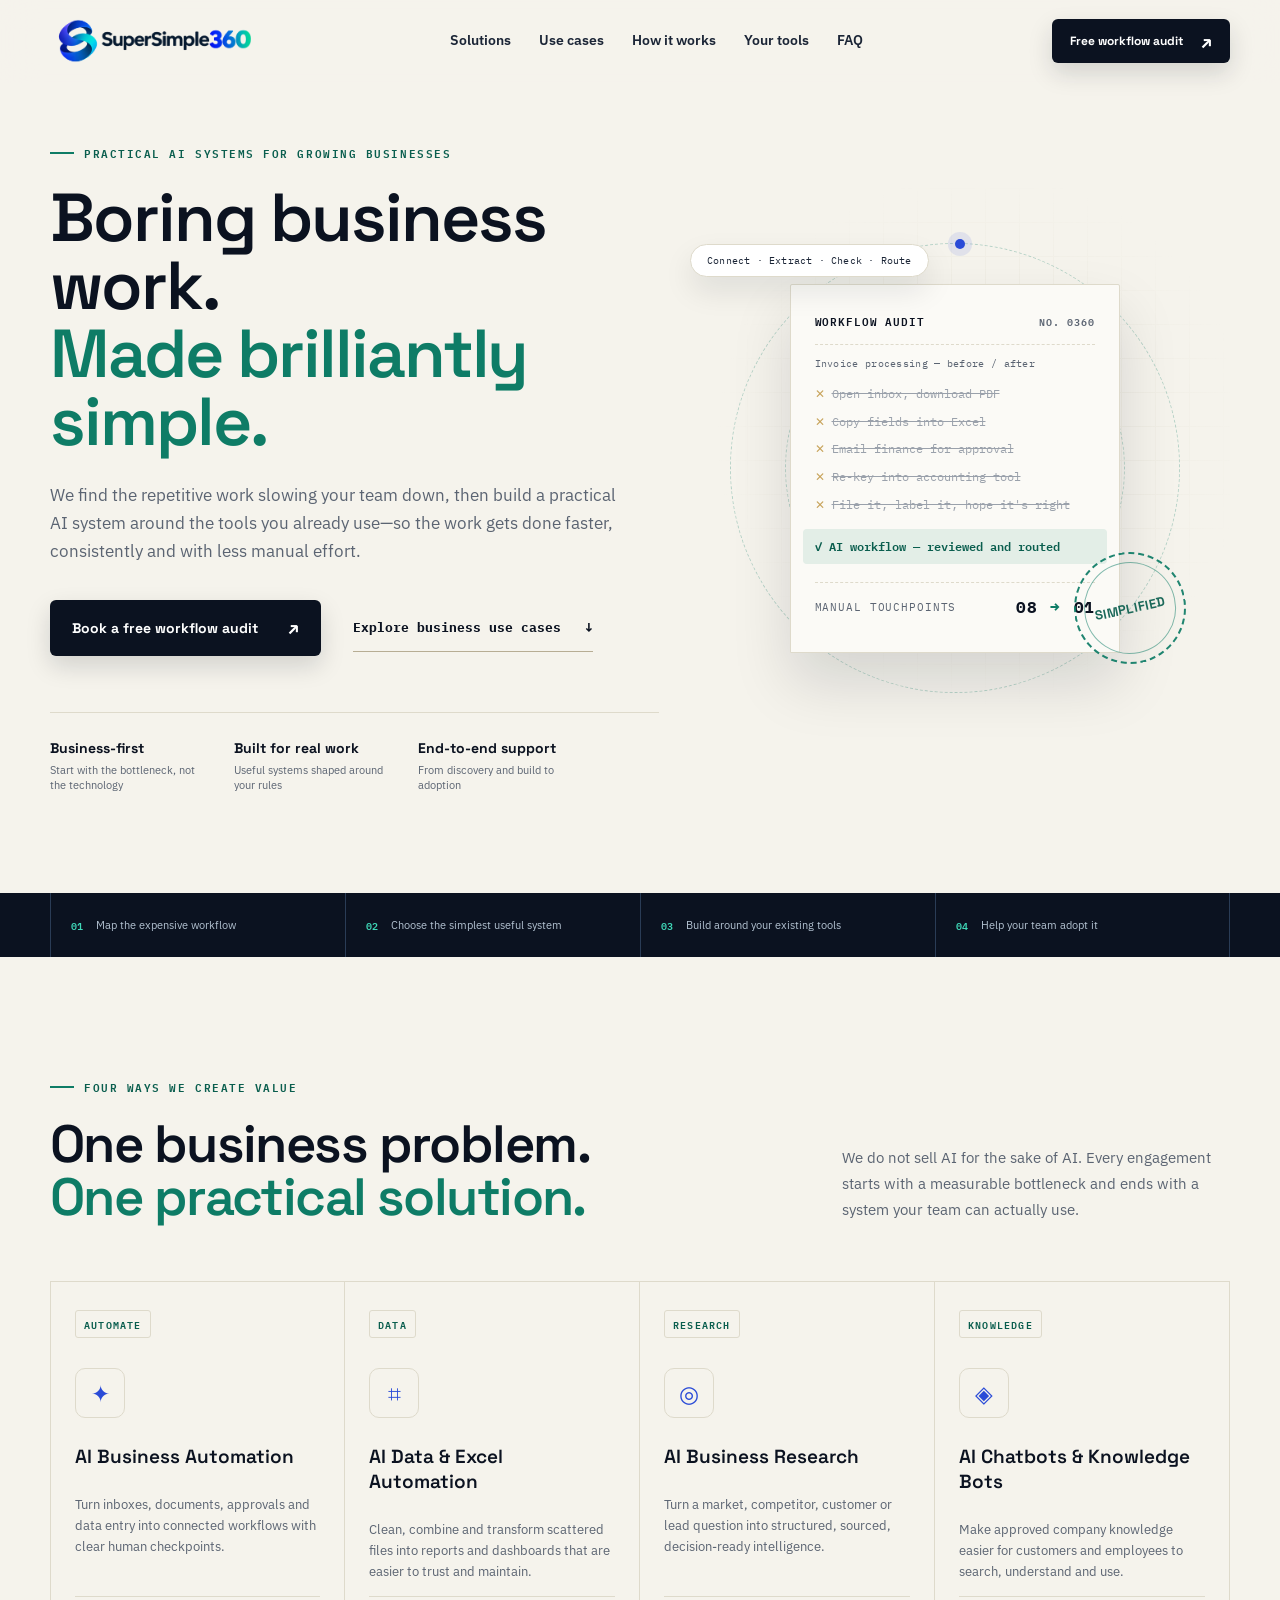
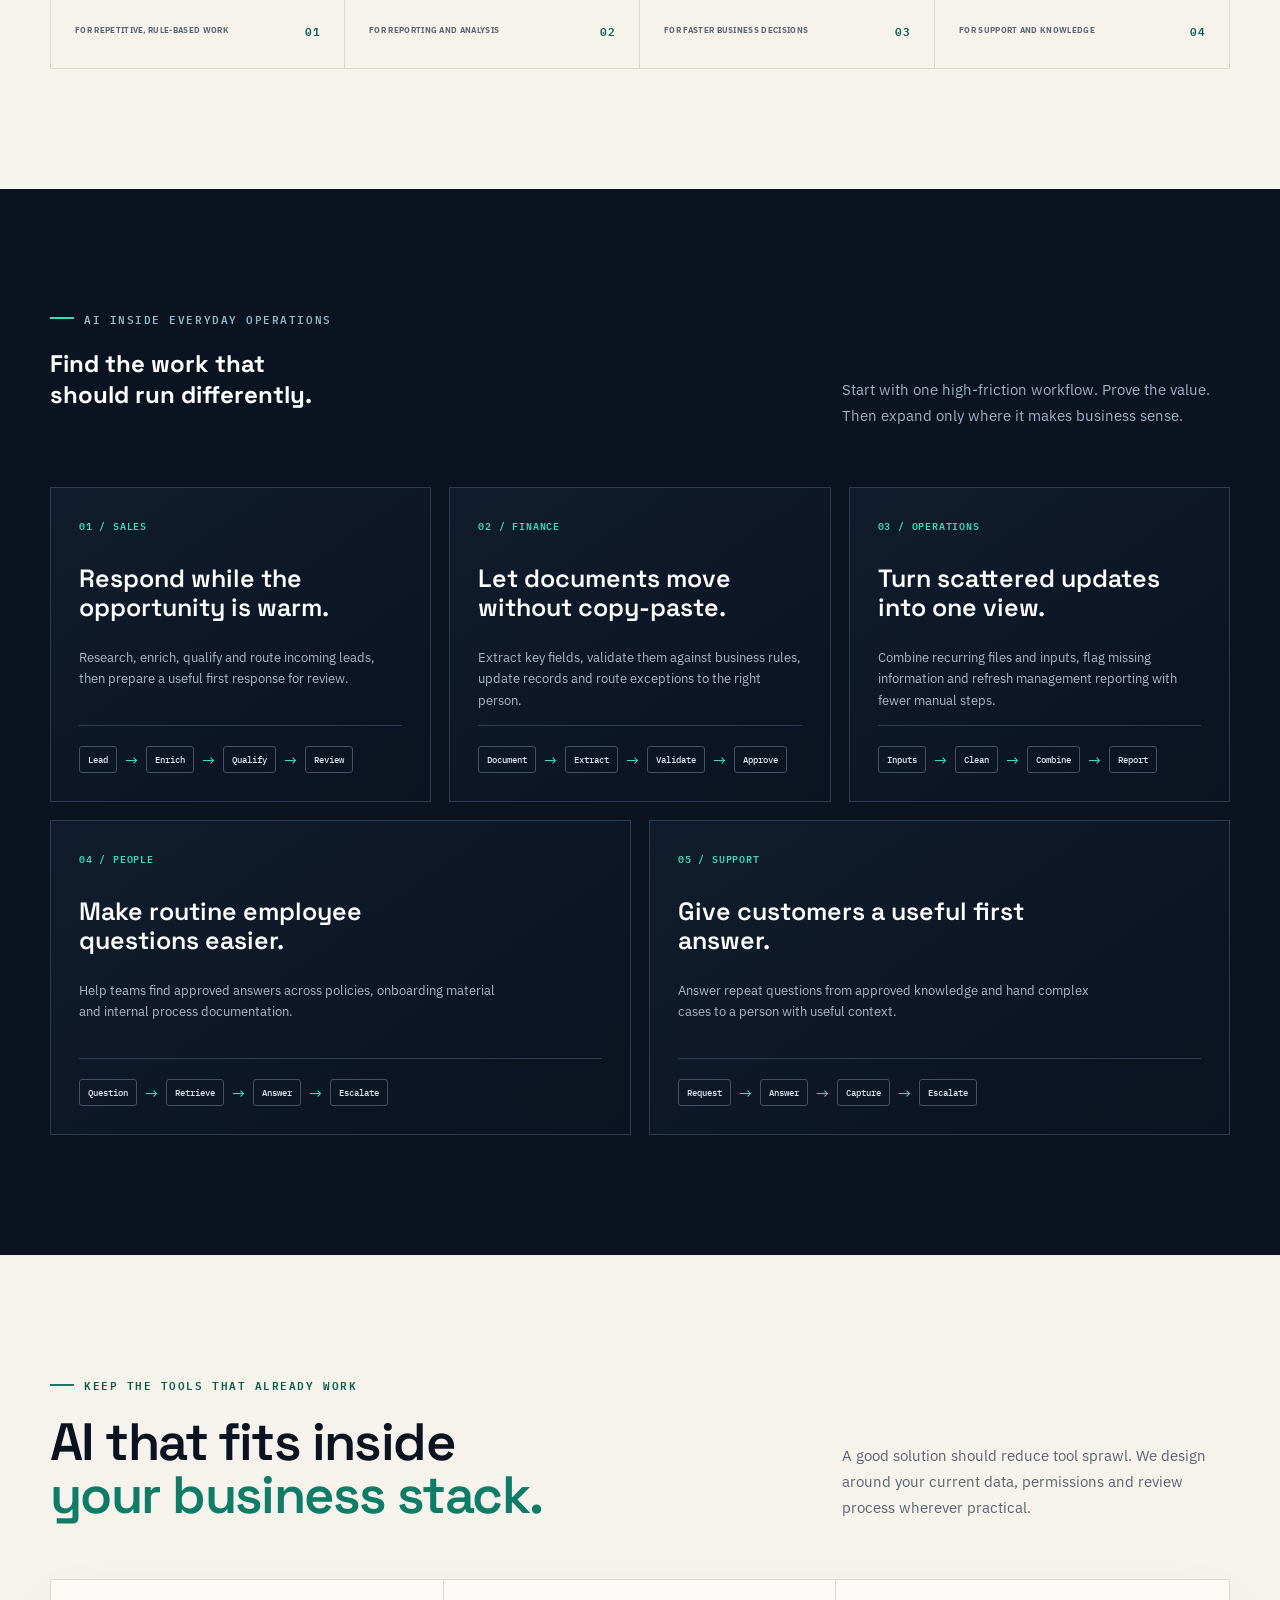
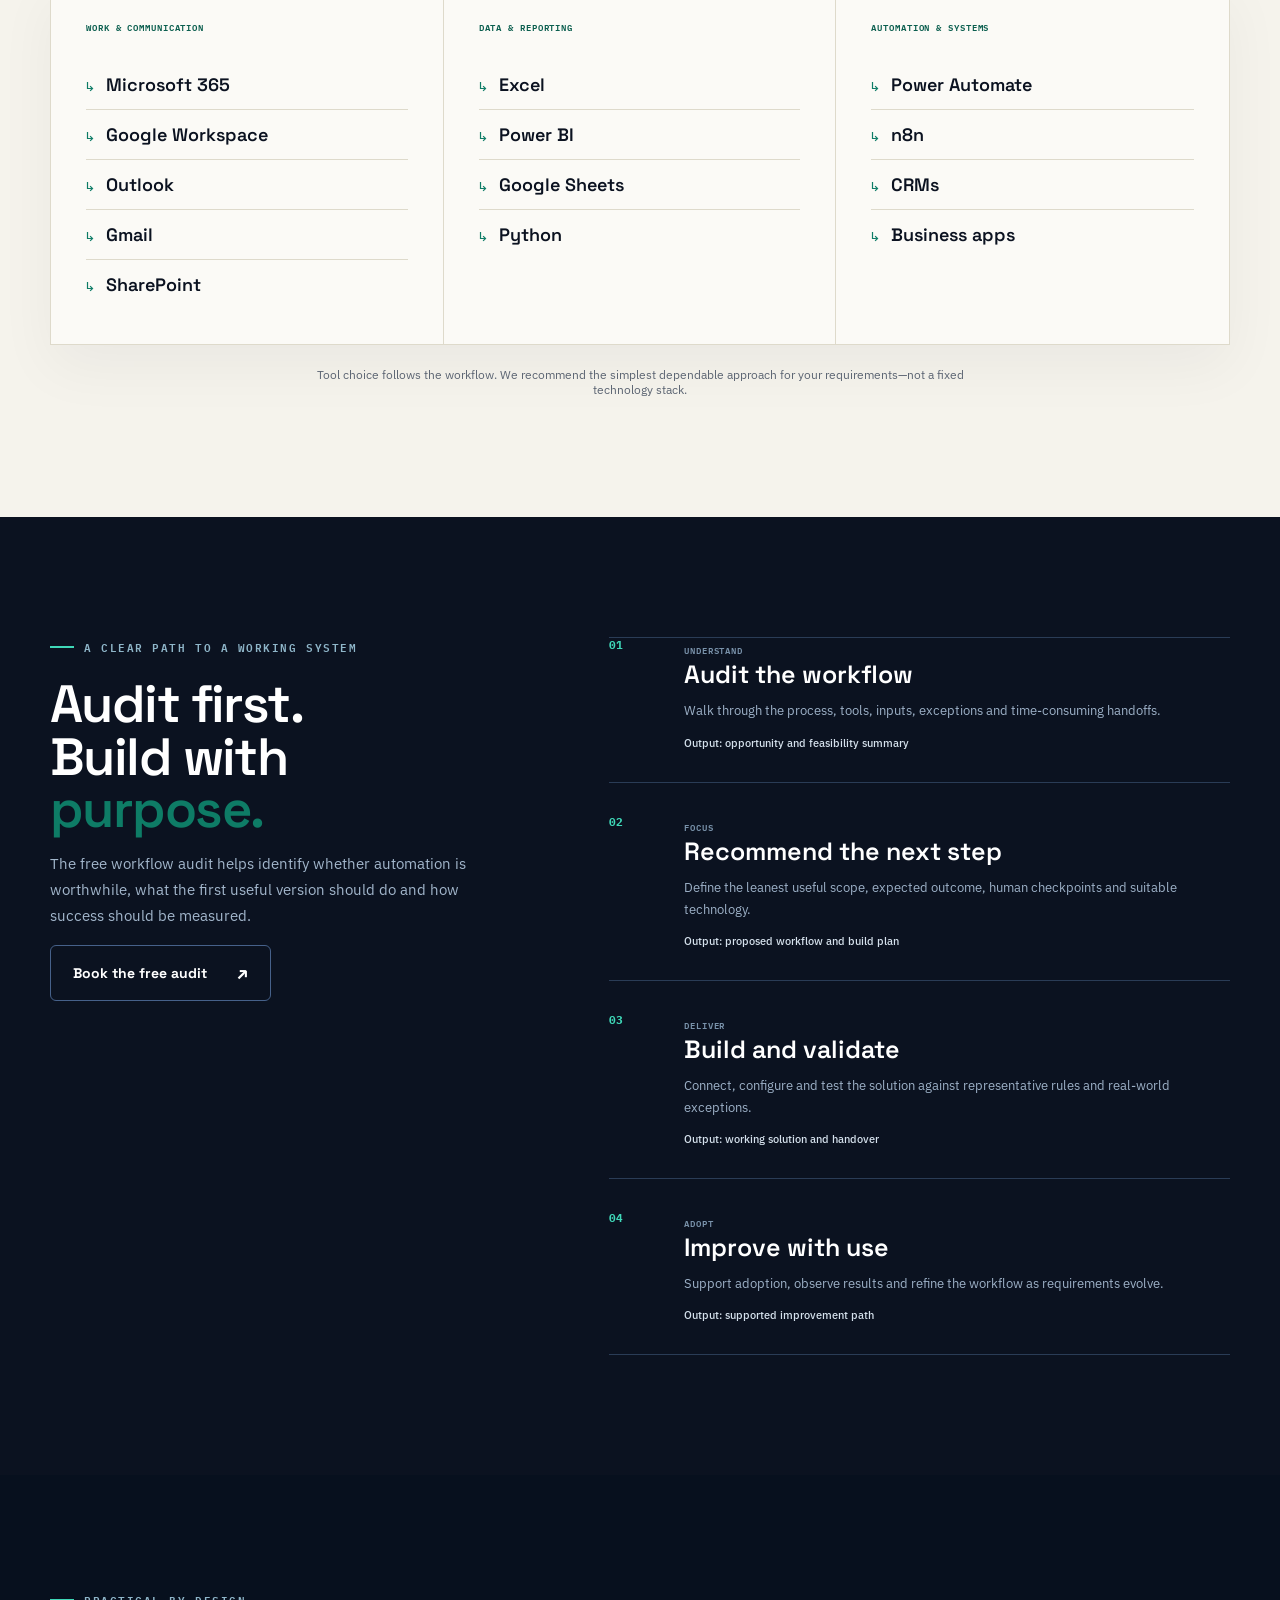
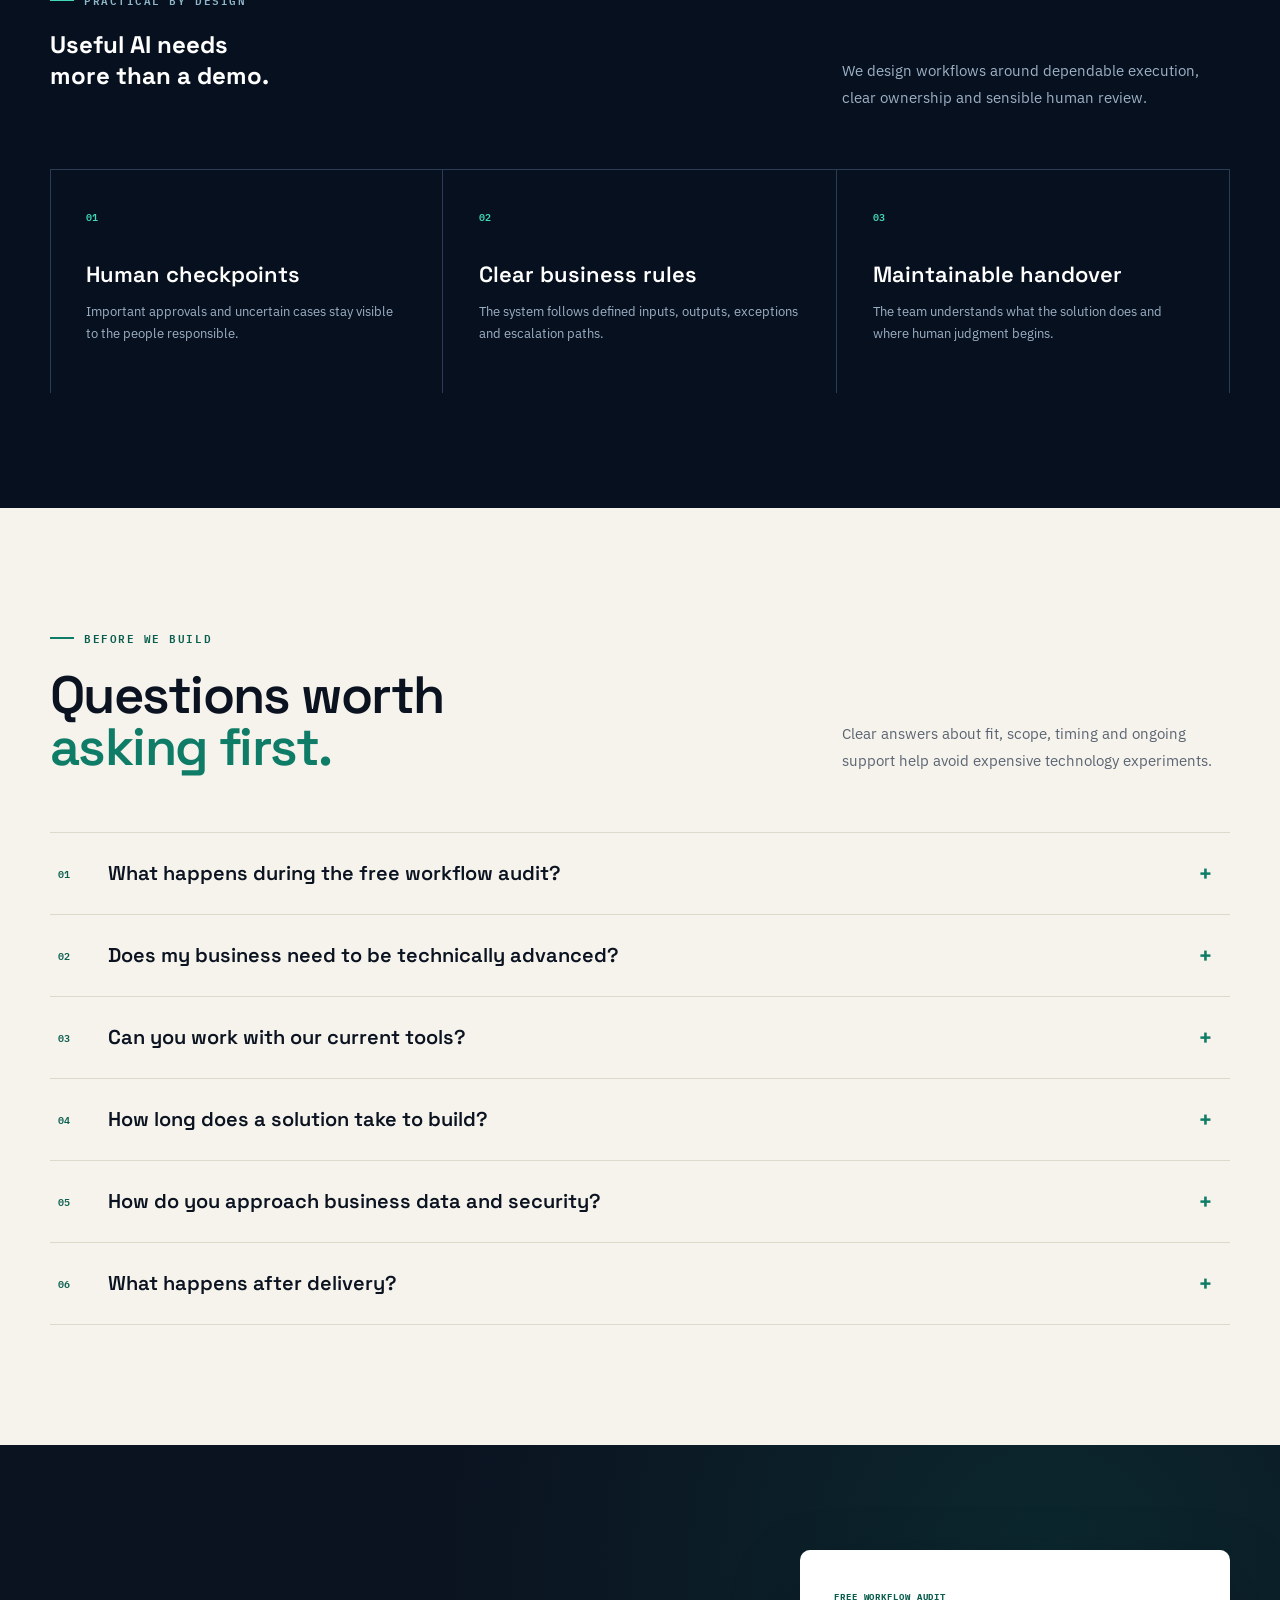
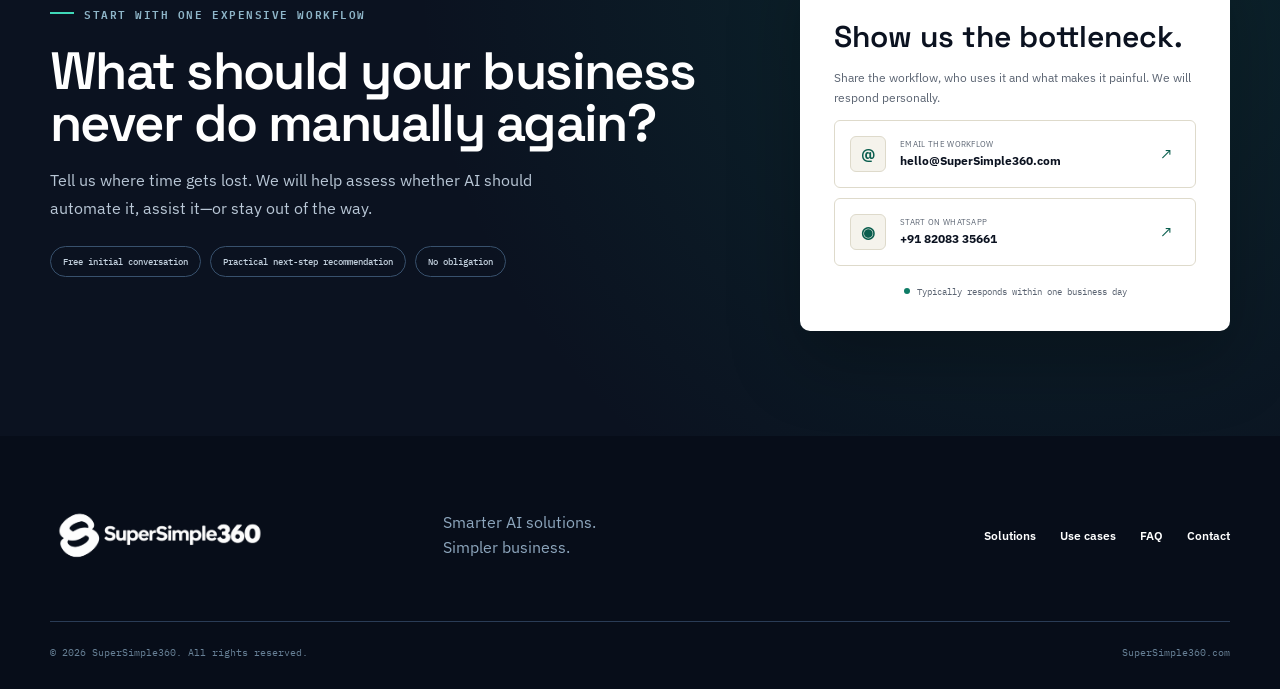
==== commit ef7ebae4: "Update index.html" ====
--- a/index.html
+++ b/index.html
@@ -3,6 +3,7 @@
 <meta charset="UTF-8"><meta name="viewport" content="width=device-width,initial-scale=1">
 <meta name="description" content="SuperSimple360 helps growing businesses replace repetitive work with practical AI automation, data systems, research and knowledge bots.">
 <meta name="theme-color" content="#0B1220"><title>SuperSimple360 | Practical AI Systems for Business</title>
+<link rel="icon" type="image/png" href="logo.png">
 <script>document.documentElement.classList.replace('no-js','js');</script>
 <link rel="preconnect" href="https://fonts.googleapis.com"><link rel="preconnect" href="https://fonts.gstatic.com" crossorigin>
 <link href="https://fonts.googleapis.com/css2?family=Space+Grotesk:wght@500;600;700&family=IBM+Plex+Sans:wght@400;500;600;700&family=IBM+Plex+Mono:wght@500;600&display=swap" rel="stylesheet">
@@ -10,7 +11,7 @@
 </head><body>
 <a class="skip-link" href="#main">Skip to content</a>
 <header class="site-header"><nav class="nav shell" aria-label="Main navigation">
-<a class="brand" href="#top" aria-label="SuperSimple360 home"><img src="assets/supersimple360-logo.png" alt="SuperSimple360"></a>
+<a class="brand" href="#top" aria-label="SuperSimple360 home"><img src="supersimple360-logo.png" alt="SuperSimple360"></a>
 <button class="menu-toggle" type="button" aria-expanded="false" aria-controls="navlinks"><span></span><span></span><span></span><b>Menu</b></button>
 <div class="navlinks" id="navlinks"><a href="#services">Solutions</a><a href="#use-cases">Use cases</a><a href="#approach">How it works</a><a href="#integrations">Your tools</a><a href="#faq">FAQ</a></div>
 <a class="button button-small nav-cta" href="#contact">Free workflow audit <span>↗</span></a>
@@ -75,6 +76,6 @@
 <a class="contact-option" href="https://wa.me/918208335661?text=Hello%20SuperSimple360%2C%20I%27d%20like%20a%20free%20workflow%20audit%20for%20my%20business." target="_blank" rel="noopener"><span class="contact-option-icon">◉</span><div><small>START ON WHATSAPP</small><b>+91 82083 35661</b></div><em>↗</em></a>
 <small class="response-note"><i></i> Typically responds within one business day</small></div></div></section>
 </main>
-<footer class="footer"><div class="shell footer-top"><img src="assets/supersimple360-logo.png" alt="SuperSimple360"><p>Smarter AI solutions.<br>Simpler business.</p><nav aria-label="Footer navigation"><a href="#services">Solutions</a><a href="#use-cases">Use cases</a><a href="#faq">FAQ</a><a href="#contact">Contact</a></nav></div><div class="shell footer-bottom"><span>© 2026 SuperSimple360. All rights reserved.</span><span>SuperSimple360.com</span></div></footer>
+<footer class="footer"><div class="shell footer-top"><img src="supersimple360-logo.png" alt="SuperSimple360"><p>Smarter AI solutions.<br>Simpler business.</p><nav aria-label="Footer navigation"><a href="#services">Solutions</a><a href="#use-cases">Use cases</a><a href="#faq">FAQ</a><a href="#contact">Contact</a></nav></div><div class="shell footer-bottom"><span>© 2026 SuperSimple360. All rights reserved.</span><span>SuperSimple360.com</span></div></footer>
 <a class="whatsapp-float" id="waFloat" href="https://wa.me/918208335661?text=Hello%20SuperSimple360%2C%20I%27d%20like%20a%20free%20workflow%20audit." target="_blank" rel="noopener" aria-label="Chat with SuperSimple360 on WhatsApp">◉ <span>Chat on WhatsApp</span></a>
 </body></html>
